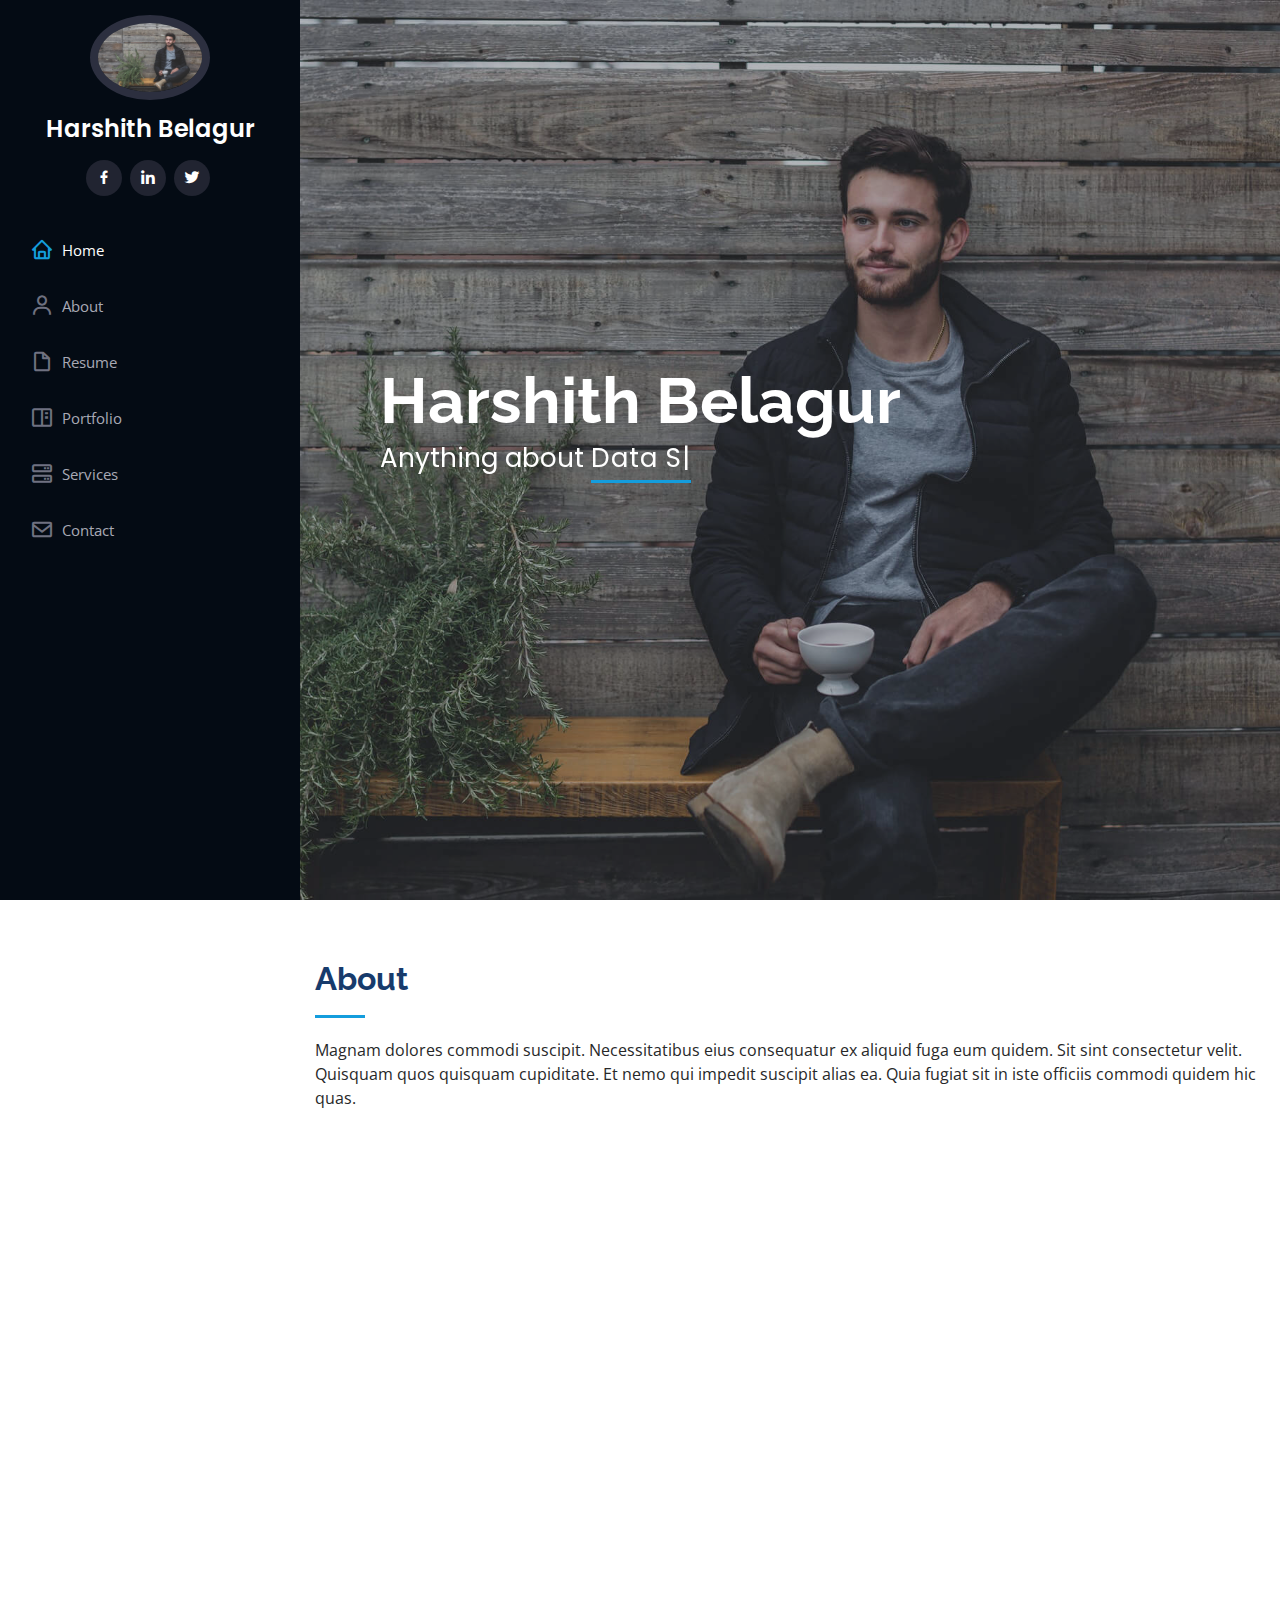
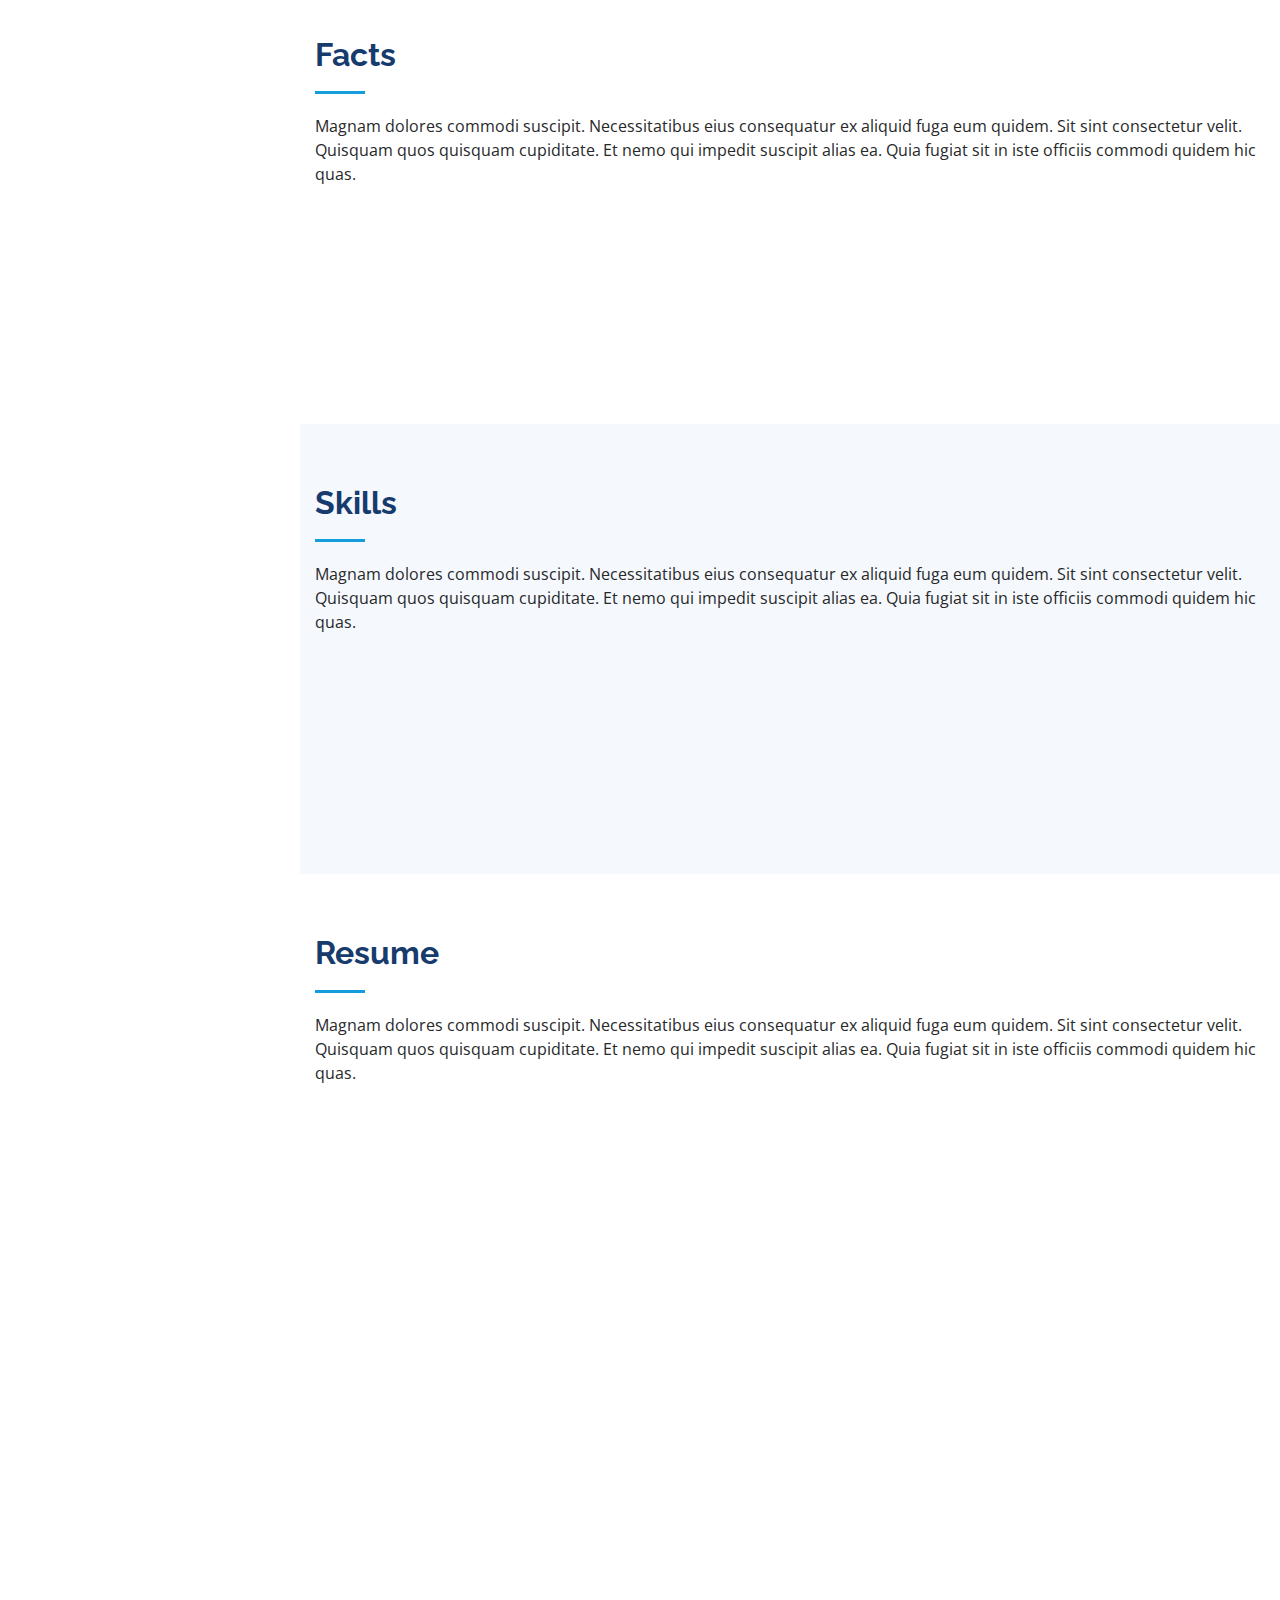
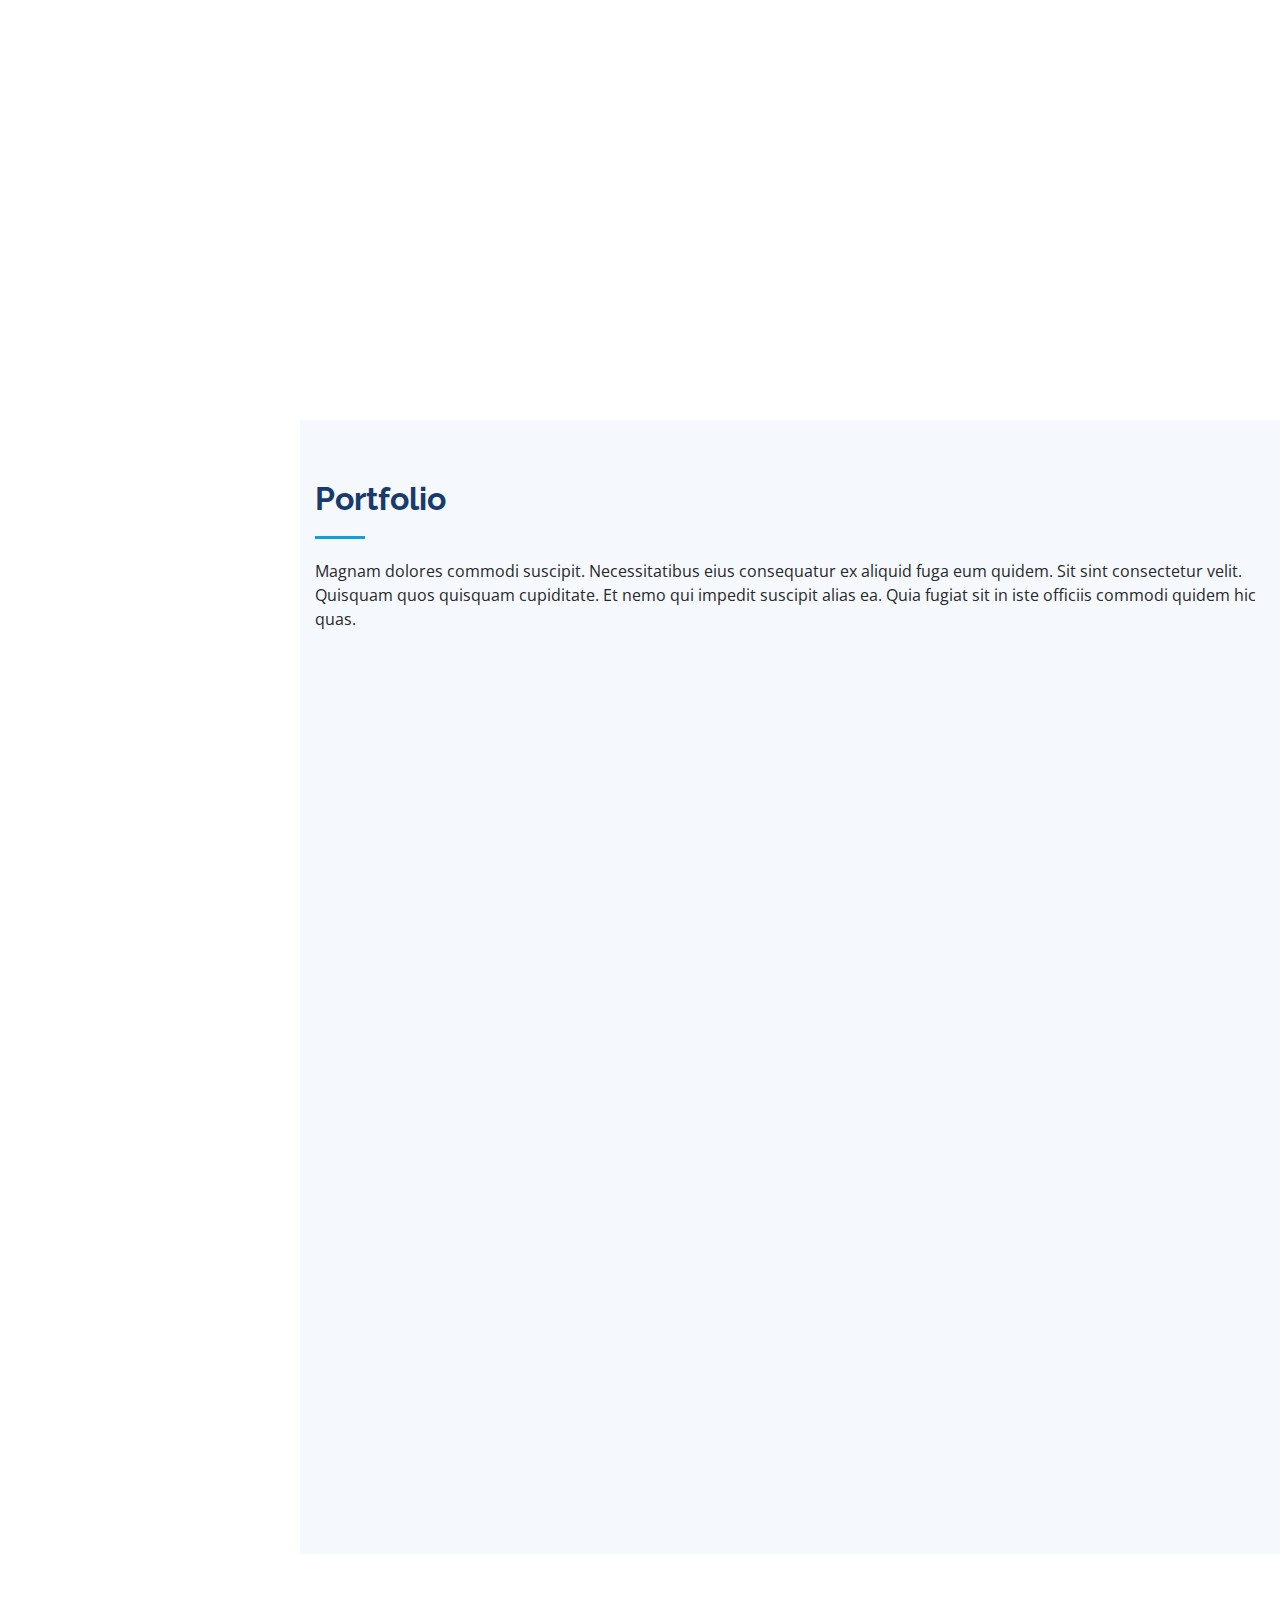
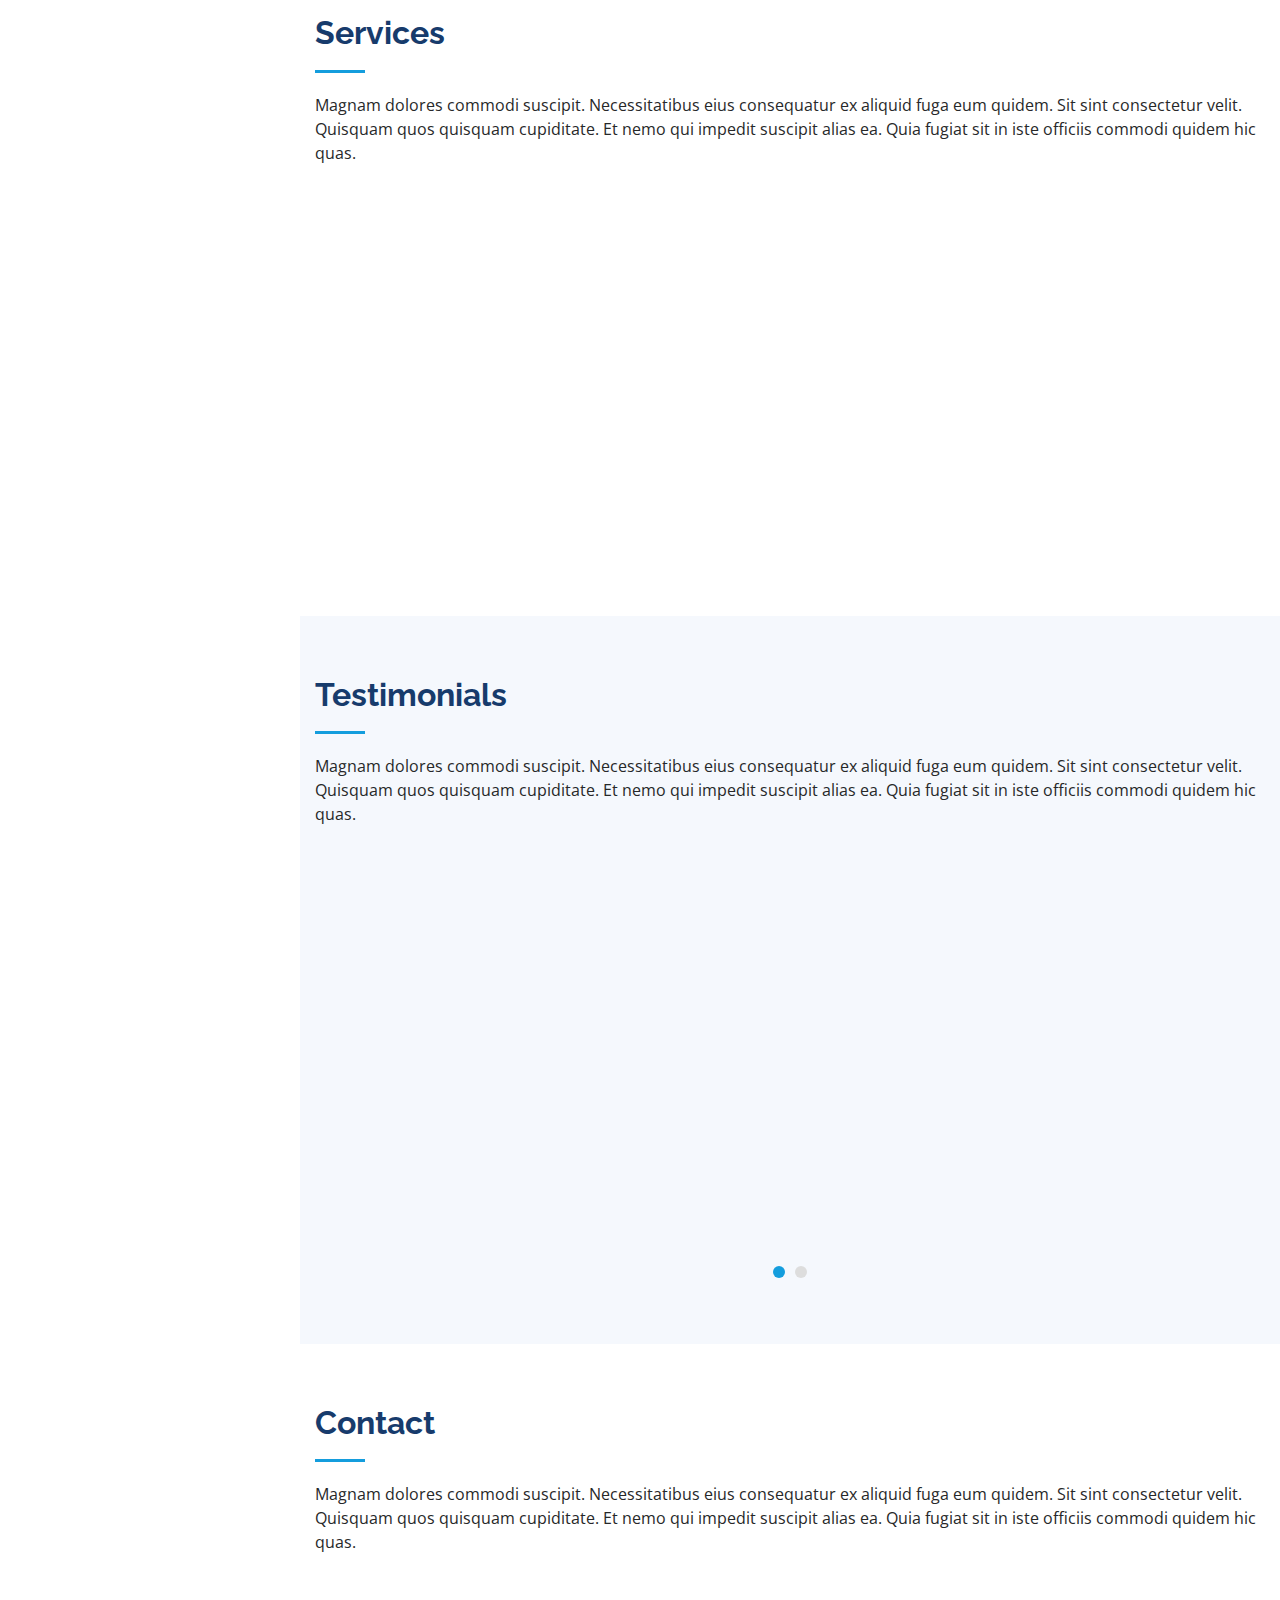
==== index.html @ 92a83957 "initial commit" ====
<!DOCTYPE html>
<html lang="en">

<head>
  <meta charset="utf-8">
  <meta content="width=device-width, initial-scale=1.0" name="viewport">

  <title>iPortfolio Bootstrap Template - Index</title>
  <meta content="" name="descriptison">
  <meta content="" name="keywords">

  <!-- Favicons -->
  <link href="assets/img/favicon.png" rel="icon">
  <link href="assets/img/apple-touch-icon.png" rel="apple-touch-icon">

  <!-- Google Fonts -->
  <link href="https://fonts.googleapis.com/css?family=Open+Sans:300,300i,400,400i,600,600i,700,700i|Raleway:300,300i,400,400i,500,500i,600,600i,700,700i|Poppins:300,300i,400,400i,500,500i,600,600i,700,700i" rel="stylesheet">

  <!-- Vendor CSS Files -->
  <link href="assets/vendor/bootstrap/css/bootstrap.min.css" rel="stylesheet">
  <link href="assets/vendor/icofont/icofont.min.css" rel="stylesheet">
  <link href="assets/vendor/boxicons/css/boxicons.min.css" rel="stylesheet">
  <link href="assets/vendor/venobox/venobox.css" rel="stylesheet">
  <link href="assets/vendor/owl.carousel/assets/owl.carousel.min.css" rel="stylesheet">
  <link href="assets/vendor/aos/aos.css" rel="stylesheet">

  <!-- Template Main CSS File -->
  <link href="assets/css/style.css" rel="stylesheet">

  <!-- =======================================================
  * Template Name: iPortfolio - v1.2.1
  * Template URL: https://bootstrapmade.com/iportfolio-bootstrap-portfolio-websites-template/
  * Author: BootstrapMade.com
  * License: https://bootstrapmade.com/license/
  ======================================================== -->
</head>

<body>

  <!-- ======= Mobile nav toggle button ======= -->
  <button type="button" class="mobile-nav-toggle d-xl-none"><i class="icofont-navigation-menu"></i></button>

  <!-- ======= Header ======= -->
  <header id="header">
    <div class="d-flex flex-column">

      <div class="profile">
        <img src="assets/img/hero-bg.jpg" alt="" class="img-fluid rounded-circle">
        <h1 class="text-light"><a href="index.html">Harshith Belagur</a></h1>
        <div class="social-links mt-3 text-center">
          <a href="https://www.facebook.com/harshith.belagur" class="facebook"><i class="bx bxl-facebook"></i></a>
          <a href="https://www.linkedin.com/harshith-belagur" class="linkedin"><i class="bx bxl-linkedin"></i></a>
          <a href="https://twitter.com/harshith1251999" class="twitter"><i class="bx bxl-twitter"></i></a>
        </div>
      </div>

      <nav class="nav-menu">
        <ul>
          <li class="active"><a href="index.html"><i class="bx bx-home"></i> <span>Home</span></a></li>
          <li><a href="#about"><i class="bx bx-user"></i> <span>About</span></a></li>
          <li><a href="#resume"><i class="bx bx-file-blank"></i> <span>Resume</span></a></li>
          <li><a href="#portfolio"><i class="bx bx-book-content"></i> Portfolio</a></li>
          <li><a href="#services"><i class="bx bx-server"></i> Services</a></li>
          <li><a href="#contact"><i class="bx bx-envelope"></i> Contact</a></li>

        </ul>
      </nav><!-- .nav-menu -->
      <button type="button" class="mobile-nav-toggle d-xl-none"><i class="icofont-navigation-menu"></i></button>

    </div>
  </header><!-- End Header -->

  <!-- ======= Hero Section ======= -->
  <section id="hero" class="d-flex flex-column justify-content-center align-items-center">
    <div class="hero-container" data-aos="fade-in">
      <h1>Harshith Belagur</h1>
      <p>Anything about <span class="typed" data-typed-items="Data Science, Machine Learning, Artificial Intelligence, iOS Development"></span></p>
    </div>
  </section><!-- End Hero -->

  <main id="main">

    <!-- ======= About Section ======= -->
    <section id="about" class="about">
      <div class="container">

        <div class="section-title">
          <h2>About</h2>
          <p>Magnam dolores commodi suscipit. Necessitatibus eius consequatur ex aliquid fuga eum quidem. Sit sint consectetur velit. Quisquam quos quisquam cupiditate. Et nemo qui impedit suscipit alias ea. Quia fugiat sit in iste officiis commodi quidem hic quas.</p>
        </div>

        <div class="row">
          <div class="col-lg-4" data-aos="fade-right">
            <img src="assets/img/hero-bg.jpg" class="img-fluid" alt="">
          </div>
          <div class="col-lg-8 pt-4 pt-lg-0 content" data-aos="fade-left">
            <h3>UI/UX Designer &amp; Web Developer.</h3>
            <p class="font-italic">
              Lorem ipsum dolor sit amet, consectetur adipiscing elit, sed do eiusmod tempor incididunt ut labore et dolore
              magna aliqua.
            </p>
            <div class="row">
              <div class="col-lg-6">
                <ul>
                  <li><i class="icofont-rounded-right"></i> <strong>Birthday:</strong> 1 May 1995</li>
                  <li><i class="icofont-rounded-right"></i> <strong>Website:</strong> www.example.com</li>
                  <li><i class="icofont-rounded-right"></i> <strong>Phone:</strong> +123 456 7890</li>
                  <li><i class="icofont-rounded-right"></i> <strong>City:</strong> City : New York, USA</li>
                </ul>
              </div>
              <div class="col-lg-6">
                <ul>
                  <li><i class="icofont-rounded-right"></i> <strong>Age:</strong> 30</li>
                  <li><i class="icofont-rounded-right"></i> <strong>Degree:</strong> Master</li>
                  <li><i class="icofont-rounded-right"></i> <strong>PhEmailone:</strong> email@example.com</li>
                  <li><i class="icofont-rounded-right"></i> <strong>Freelance:</strong> Available</li>
                </ul>
              </div>
            </div>
            <p>
              Officiis eligendi itaque labore et dolorum mollitia officiis optio vero. Quisquam sunt adipisci omnis et ut. Nulla accusantium dolor incidunt officia tempore. Et eius omnis.
              Cupiditate ut dicta maxime officiis quidem quia. Sed et consectetur qui quia repellendus itaque neque. Aliquid amet quidem ut quaerat cupiditate. Ab et eum qui repellendus omnis culpa magni laudantium dolores.
            </p>
          </div>
        </div>

      </div>
    </section><!-- End About Section -->

    <!-- ======= Facts Section ======= -->
    <section id="facts" class="facts">
      <div class="container">

        <div class="section-title">
          <h2>Facts</h2>
          <p>Magnam dolores commodi suscipit. Necessitatibus eius consequatur ex aliquid fuga eum quidem. Sit sint consectetur velit. Quisquam quos quisquam cupiditate. Et nemo qui impedit suscipit alias ea. Quia fugiat sit in iste officiis commodi quidem hic quas.</p>
        </div>

        <div class="row no-gutters">

          <div class="col-lg-3 col-md-6 d-md-flex align-items-md-stretch" data-aos="fade-up">
            <div class="count-box">
              <i class="icofont-simple-smile"></i>
              <span data-toggle="counter-up">232</span>
              <p><strong>Happy Clients</strong> consequuntur quae</p>
            </div>
          </div>

          <div class="col-lg-3 col-md-6 d-md-flex align-items-md-stretch" data-aos="fade-up" data-aos-delay="100">
            <div class="count-box">
              <i class="icofont-document-folder"></i>
              <span data-toggle="counter-up">521</span>
              <p><strong>Projects</strong> adipisci atque cum quia aut</p>
            </div>
          </div>

          <div class="col-lg-3 col-md-6 d-md-flex align-items-md-stretch" data-aos="fade-up" data-aos-delay="200">
            <div class="count-box">
              <i class="icofont-live-support"></i>
              <span data-toggle="counter-up">1,463</span>
              <p><strong>Hours Of Support</strong> aut commodi quaerat</p>
            </div>
          </div>

          <div class="col-lg-3 col-md-6 d-md-flex align-items-md-stretch" data-aos="fade-up" data-aos-delay="300">
            <div class="count-box">
              <i class="icofont-users-alt-5"></i>
              <span data-toggle="counter-up">15</span>
              <p><strong>Hard Workers</strong> rerum asperiores dolor</p>
            </div>
          </div>

        </div>

      </div>
    </section><!-- End Facts Section -->

    <!-- ======= Skills Section ======= -->
    <section id="skills" class="skills section-bg">
      <div class="container">

        <div class="section-title">
          <h2>Skills</h2>
          <p>Magnam dolores commodi suscipit. Necessitatibus eius consequatur ex aliquid fuga eum quidem. Sit sint consectetur velit. Quisquam quos quisquam cupiditate. Et nemo qui impedit suscipit alias ea. Quia fugiat sit in iste officiis commodi quidem hic quas.</p>
        </div>

        <div class="row skills-content">

          <div class="col-lg-6" data-aos="fade-up">

            <div class="progress">
              <span class="skill">HTML <i class="val">100%</i></span>
              <div class="progress-bar-wrap">
                <div class="progress-bar" role="progressbar" aria-valuenow="100" aria-valuemin="0" aria-valuemax="100"></div>
              </div>
            </div>

            <div class="progress">
              <span class="skill">CSS <i class="val">90%</i></span>
              <div class="progress-bar-wrap">
                <div class="progress-bar" role="progressbar" aria-valuenow="90" aria-valuemin="0" aria-valuemax="100"></div>
              </div>
            </div>

            <div class="progress">
              <span class="skill">JavaScript <i class="val">75%</i></span>
              <div class="progress-bar-wrap">
                <div class="progress-bar" role="progressbar" aria-valuenow="75" aria-valuemin="0" aria-valuemax="100"></div>
              </div>
            </div>

          </div>

          <div class="col-lg-6" data-aos="fade-up" data-aos-delay="100">

            <div class="progress">
              <span class="skill">PHP <i class="val">80%</i></span>
              <div class="progress-bar-wrap">
                <div class="progress-bar" role="progressbar" aria-valuenow="80" aria-valuemin="0" aria-valuemax="100"></div>
              </div>
            </div>

            <div class="progress">
              <span class="skill">WordPress/CMS <i class="val">90%</i></span>
              <div class="progress-bar-wrap">
                <div class="progress-bar" role="progressbar" aria-valuenow="90" aria-valuemin="0" aria-valuemax="100"></div>
              </div>
            </div>

            <div class="progress">
              <span class="skill">Photoshop <i class="val">55%</i></span>
              <div class="progress-bar-wrap">
                <div class="progress-bar" role="progressbar" aria-valuenow="55" aria-valuemin="0" aria-valuemax="100"></div>
              </div>
            </div>

          </div>

        </div>

      </div>
    </section><!-- End Skills Section -->

    <!-- ======= Resume Section ======= -->
    <section id="resume" class="resume">
      <div class="container">

        <div class="section-title">
          <h2>Resume</h2>
          <p>Magnam dolores commodi suscipit. Necessitatibus eius consequatur ex aliquid fuga eum quidem. Sit sint consectetur velit. Quisquam quos quisquam cupiditate. Et nemo qui impedit suscipit alias ea. Quia fugiat sit in iste officiis commodi quidem hic quas.</p>
        </div>

        <div class="row">
          <div class="col-lg-6" data-aos="fade-up">
            <h3 class="resume-title">Sumary</h3>
            <div class="resume-item pb-0">
              <h4>Harshith Belagur</h4>
              <p><em>Innovative and deadline-driven Graphic Designer with 3+ years of experience designing and developing user-centered digital/print marketing material from initial concept to final, polished deliverable.</em></p>
              <ul>
                <li>Portland par 127,Orlando, FL</li>
                <li>(123) 456-7891</li>
                <li>alice.barkley@example.com</li>
              </ul>
            </div>

            <h3 class="resume-title">Education</h3>
            <div class="resume-item">
              <h4>Master of Fine Arts &amp; Graphic Design</h4>
              <h5>2015 - 2016</h5>
              <p><em>Rochester Institute of Technology, Rochester, NY</em></p>
              <p>Qui deserunt veniam. Et sed aliquam labore tempore sed quisquam iusto autem sit. Ea vero voluptatum qui ut dignissimos deleniti nerada porti sand markend</p>
            </div>
            <div class="resume-item">
              <h4>Bachelor of Fine Arts &amp; Graphic Design</h4>
              <h5>2010 - 2014</h5>
              <p><em>Rochester Institute of Technology, Rochester, NY</em></p>
              <p>Quia nobis sequi est occaecati aut. Repudiandae et iusto quae reiciendis et quis Eius vel ratione eius unde vitae rerum voluptates asperiores voluptatem Earum molestiae consequatur neque etlon sader mart dila</p>
            </div>
          </div>
          <div class="col-lg-6" data-aos="fade-up" data-aos-delay="100">
            <h3 class="resume-title">Professional Experience</h3>
            <div class="resume-item">
              <h4>Senior graphic design specialist</h4>
              <h5>2019 - Present</h5>
              <p><em>Experion, New York, NY </em></p>
              <ul>
                <li>Lead in the design, development, and implementation of the graphic, layout, and production communication materials</li>
                <li>Delegate tasks to the 7 members of the design team and provide counsel on all aspects of the project. </li>
                <li>Supervise the assessment of all graphic materials in order to ensure quality and accuracy of the design</li>
                <li>Oversee the efficient use of production project budgets ranging from $2,000 - $25,000</li>
              </ul>
            </div>
            <div class="resume-item">
              <h4>Graphic design specialist</h4>
              <h5>2017 - 2018</h5>
              <p><em>Stepping Stone Advertising, New York, NY</em></p>
              <ul>
                <li>Developed numerous marketing programs (logos, brochures,infographics, presentations, and advertisements).</li>
                <li>Managed up to 5 projects or tasks at a given time while under pressure</li>
                <li>Recommended and consulted with clients on the most appropriate graphic design</li>
                <li>Created 4+ design presentations and proposals a month for clients and account managers</li>
              </ul>
            </div>
          </div>
        </div>

      </div>
    </section><!-- End Resume Section -->

    <!-- ======= Portfolio Section ======= -->
    <section id="portfolio" class="portfolio section-bg">
      <div class="container">

        <div class="section-title">
          <h2>Portfolio</h2>
          <p>Magnam dolores commodi suscipit. Necessitatibus eius consequatur ex aliquid fuga eum quidem. Sit sint consectetur velit. Quisquam quos quisquam cupiditate. Et nemo qui impedit suscipit alias ea. Quia fugiat sit in iste officiis commodi quidem hic quas.</p>
        </div>

        <div class="row" data-aos="fade-up">
          <div class="col-lg-12 d-flex justify-content-center">
            <ul id="portfolio-flters">
              <li data-filter="*" class="filter-active">All</li>
              <li data-filter=".filter-app">App</li>
              <li data-filter=".filter-card">Card</li>
              <li data-filter=".filter-web">Web</li>
            </ul>
          </div>
        </div>

        <div class="row portfolio-container" data-aos="fade-up" data-aos-delay="100">

          <div class="col-lg-4 col-md-6 portfolio-item filter-app">
            <div class="portfolio-wrap">
              <img src="assets/img/portfolio/portfolio-1.jpg" class="img-fluid" alt="">
              <div class="portfolio-links">
                <a href="assets/img/portfolio/portfolio-1.jpg" data-gall="portfolioGallery" class="venobox" title="App 1"><i class="bx bx-plus"></i></a>
                <a href="portfolio-details.html" title="More Details"><i class="bx bx-link"></i></a>
              </div>
            </div>
          </div>

          <div class="col-lg-4 col-md-6 portfolio-item filter-web">
            <div class="portfolio-wrap">
              <img src="assets/img/portfolio/portfolio-2.jpg" class="img-fluid" alt="">
              <div class="portfolio-links">
                <a href="assets/img/portfolio/portfolio-2.jpg" data-gall="portfolioGallery" class="venobox" title="Web 3"><i class="bx bx-plus"></i></a>
                <a href="portfolio-details.html" title="More Details"><i class="bx bx-link"></i></a>
              </div>
            </div>
          </div>

          <div class="col-lg-4 col-md-6 portfolio-item filter-app">
            <div class="portfolio-wrap">
              <img src="assets/img/portfolio/portfolio-3.jpg" class="img-fluid" alt="">
              <div class="portfolio-links">
                <a href="assets/img/portfolio/portfolio-3.jpg" data-gall="portfolioGallery" class="venobox" title="App 2"><i class="bx bx-plus"></i></a>
                <a href="portfolio-details.html" title="More Details"><i class="bx bx-link"></i></a>
              </div>
            </div>
          </div>

          <div class="col-lg-4 col-md-6 portfolio-item filter-card">
            <div class="portfolio-wrap">
              <img src="assets/img/portfolio/portfolio-4.jpg" class="img-fluid" alt="">
              <div class="portfolio-links">
                <a href="assets/img/portfolio/portfolio-4.jpg" data-gall="portfolioGallery" class="venobox" title="Card 2"><i class="bx bx-plus"></i></a>
                <a href="portfolio-details.html" title="More Details"><i class="bx bx-link"></i></a>
              </div>
            </div>
          </div>

          <div class="col-lg-4 col-md-6 portfolio-item filter-web">
            <div class="portfolio-wrap">
              <img src="assets/img/portfolio/portfolio-5.jpg" class="img-fluid" alt="">
              <div class="portfolio-links">
                <a href="assets/img/portfolio/portfolio-5.jpg" data-gall="portfolioGallery" class="venobox" title="Web 2"><i class="bx bx-plus"></i></a>
                <a href="portfolio-details.html" title="More Details"><i class="bx bx-link"></i></a>
              </div>
            </div>
          </div>

          <div class="col-lg-4 col-md-6 portfolio-item filter-app">
            <div class="portfolio-wrap">
              <img src="assets/img/portfolio/portfolio-6.jpg" class="img-fluid" alt="">
              <div class="portfolio-links">
                <a href="assets/img/portfolio/portfolio-6.jpg" data-gall="portfolioGallery" class="venobox" title="App 3"><i class="bx bx-plus"></i></a>
                <a href="portfolio-details.html" title="More Details"><i class="bx bx-link"></i></a>
              </div>
            </div>
          </div>

          <div class="col-lg-4 col-md-6 portfolio-item filter-card">
            <div class="portfolio-wrap">
              <img src="assets/img/portfolio/portfolio-7.jpg" class="img-fluid" alt="">
              <div class="portfolio-links">
                <a href="assets/img/portfolio/portfolio-7.jpg" data-gall="portfolioGallery" class="venobox" title="Card 1"><i class="bx bx-plus"></i></a>
                <a href="portfolio-details.html" title="More Details"><i class="bx bx-link"></i></a>
              </div>
            </div>
          </div>

          <div class="col-lg-4 col-md-6 portfolio-item filter-card">
            <div class="portfolio-wrap">
              <img src="assets/img/portfolio/portfolio-8.jpg" class="img-fluid" alt="">
              <div class="portfolio-links">
                <a href="assets/img/portfolio/portfolio-8.jpg" data-gall="portfolioGallery" class="venobox" title="Card 3"><i class="bx bx-plus"></i></a>
                <a href="portfolio-details.html" title="More Details"><i class="bx bx-link"></i></a>
              </div>
            </div>
          </div>

          <div class="col-lg-4 col-md-6 portfolio-item filter-web">
            <div class="portfolio-wrap">
              <img src="assets/img/portfolio/portfolio-9.jpg" class="img-fluid" alt="">
              <div class="portfolio-links">
                <a href="assets/img/portfolio/portfolio-9.jpg" data-gall="portfolioGallery" class="venobox" title="Web 3"><i class="bx bx-plus"></i></a>
                <a href="portfolio-details.html" title="More Details"><i class="bx bx-link"></i></a>
              </div>
            </div>
          </div>

        </div>

      </div>
    </section><!-- End Portfolio Section -->

    <!-- ======= Services Section ======= -->
    <section id="services" class="services">
      <div class="container">

        <div class="section-title">
          <h2>Services</h2>
          <p>Magnam dolores commodi suscipit. Necessitatibus eius consequatur ex aliquid fuga eum quidem. Sit sint consectetur velit. Quisquam quos quisquam cupiditate. Et nemo qui impedit suscipit alias ea. Quia fugiat sit in iste officiis commodi quidem hic quas.</p>
        </div>

        <div class="row">
          <div class="col-lg-4 col-md-6 icon-box" data-aos="fade-up">
            <div class="icon"><i class="icofont-computer"></i></div>
            <h4 class="title"><a href="">Lorem Ipsum</a></h4>
            <p class="description">Voluptatum deleniti atque corrupti quos dolores et quas molestias excepturi sint occaecati cupiditate non provident</p>
          </div>
          <div class="col-lg-4 col-md-6 icon-box" data-aos="fade-up" data-aos-delay="100">
            <div class="icon"><i class="icofont-chart-bar-graph"></i></div>
            <h4 class="title"><a href="">Dolor Sitema</a></h4>
            <p class="description">Minim veniam, quis nostrud exercitation ullamco laboris nisi ut aliquip ex ea commodo consequat tarad limino ata</p>
          </div>
          <div class="col-lg-4 col-md-6 icon-box" data-aos="fade-up" data-aos-delay="200">
            <div class="icon"><i class="icofont-earth"></i></div>
            <h4 class="title"><a href="">Sed ut perspiciatis</a></h4>
            <p class="description">Duis aute irure dolor in reprehenderit in voluptate velit esse cillum dolore eu fugiat nulla pariatur</p>
          </div>
          <div class="col-lg-4 col-md-6 icon-box" data-aos="fade-up" data-aos-delay="300">
            <div class="icon"><i class="icofont-image"></i></div>
            <h4 class="title"><a href="">Magni Dolores</a></h4>
            <p class="description">Excepteur sint occaecat cupidatat non proident, sunt in culpa qui officia deserunt mollit anim id est laborum</p>
          </div>
          <div class="col-lg-4 col-md-6 icon-box" data-aos="fade-up" data-aos-delay="400">
            <div class="icon"><i class="icofont-settings"></i></div>
            <h4 class="title"><a href="">Nemo Enim</a></h4>
            <p class="description">At vero eos et accusamus et iusto odio dignissimos ducimus qui blanditiis praesentium voluptatum deleniti atque</p>
          </div>
          <div class="col-lg-4 col-md-6 icon-box" data-aos="fade-up" data-aos-delay="500">
            <div class="icon"><i class="icofont-tasks-alt"></i></div>
            <h4 class="title"><a href="">Eiusmod Tempor</a></h4>
            <p class="description">Et harum quidem rerum facilis est et expedita distinctio. Nam libero tempore, cum soluta nobis est eligendi</p>
          </div>
        </div>

      </div>
    </section><!-- End Services Section -->

    <!-- ======= Testimonials Section ======= -->
    <section id="testimonials" class="testimonials section-bg">
      <div class="container">

        <div class="section-title">
          <h2>Testimonials</h2>
          <p>Magnam dolores commodi suscipit. Necessitatibus eius consequatur ex aliquid fuga eum quidem. Sit sint consectetur velit. Quisquam quos quisquam cupiditate. Et nemo qui impedit suscipit alias ea. Quia fugiat sit in iste officiis commodi quidem hic quas.</p>
        </div>

        <div class="owl-carousel testimonials-carousel">

          <div class="testimonial-item" data-aos="fade-up">
            <p>
              <i class="bx bxs-quote-alt-left quote-icon-left"></i>
              Proin iaculis purus consequat sem cure digni ssim donec porttitora entum suscipit rhoncus. Accusantium quam, ultricies eget id, aliquam eget nibh et. Maecen aliquam, risus at semper.
              <i class="bx bxs-quote-alt-right quote-icon-right"></i>
            </p>
            <img src="assets/img/testimonials/testimonials-1.jpg" class="testimonial-img" alt="">
            <h3>Saul Goodman</h3>
            <h4>Ceo &amp; Founder</h4>
          </div>

          <div class="testimonial-item" data-aos="fade-up" data-aos-delay="100">
            <p>
              <i class="bx bxs-quote-alt-left quote-icon-left"></i>
              Export tempor illum tamen malis malis eram quae irure esse labore quem cillum quid cillum eram malis quorum velit fore eram velit sunt aliqua noster fugiat irure amet legam anim culpa.
              <i class="bx bxs-quote-alt-right quote-icon-right"></i>
            </p>
            <img src="assets/img/testimonials/testimonials-2.jpg" class="testimonial-img" alt="">
            <h3>Sara Wilsson</h3>
            <h4>Designer</h4>
          </div>

          <div class="testimonial-item" data-aos="fade-up" data-aos-delay="200">
            <p>
              <i class="bx bxs-quote-alt-left quote-icon-left"></i>
              Enim nisi quem export duis labore cillum quae magna enim sint quorum nulla quem veniam duis minim tempor labore quem eram duis noster aute amet eram fore quis sint minim.
              <i class="bx bxs-quote-alt-right quote-icon-right"></i>
            </p>
            <img src="assets/img/testimonials/testimonials-3.jpg" class="testimonial-img" alt="">
            <h3>Jena Karlis</h3>
            <h4>Store Owner</h4>
          </div>

          <div class="testimonial-item" data-aos="fade-up" data-aos-delay="300">
            <p>
              <i class="bx bxs-quote-alt-left quote-icon-left"></i>
              Fugiat enim eram quae cillum dolore dolor amet nulla culpa multos export minim fugiat minim velit minim dolor enim duis veniam ipsum anim magna sunt elit fore quem dolore labore illum veniam.
              <i class="bx bxs-quote-alt-right quote-icon-right"></i>
            </p>
            <img src="assets/img/testimonials/testimonials-4.jpg" class="testimonial-img" alt="">
            <h3>Matt Brandon</h3>
            <h4>Freelancer</h4>
          </div>

          <div class="testimonial-item" data-aos="fade-up" data-aos-delay="400">
            <p>
              <i class="bx bxs-quote-alt-left quote-icon-left"></i>
              Quis quorum aliqua sint quem legam fore sunt eram irure aliqua veniam tempor noster veniam enim culpa labore duis sunt culpa nulla illum cillum fugiat legam esse veniam culpa fore nisi cillum quid.
              <i class="bx bxs-quote-alt-right quote-icon-right"></i>
            </p>
            <img src="assets/img/testimonials/testimonials-5.jpg" class="testimonial-img" alt="">
            <h3>John Larson</h3>
            <h4>Entrepreneur</h4>
          </div>

        </div>

      </div>
    </section><!-- End Testimonials Section -->

    <!-- ======= Contact Section ======= -->
    <section id="contact" class="contact">
      <div class="container">

        <div class="section-title">
          <h2>Contact</h2>
          <p>Magnam dolores commodi suscipit. Necessitatibus eius consequatur ex aliquid fuga eum quidem. Sit sint consectetur velit. Quisquam quos quisquam cupiditate. Et nemo qui impedit suscipit alias ea. Quia fugiat sit in iste officiis commodi quidem hic quas.</p>
        </div>

        <div class="row" data-aos="fade-in">

          <div class="col-lg-5 d-flex align-items-stretch">
            <div class="info">
              <div class="address">
                <i class="icofont-google-map"></i>
                <h4>Location:</h4>
                <p>A108 Adam Street, New York, NY 535022</p>
              </div>

              <div class="email">
                <i class="icofont-envelope"></i>
                <h4>Email:</h4>
                <p>info@example.com</p>
              </div>

              <div class="phone">
                <i class="icofont-phone"></i>
                <h4>Call:</h4>
                <p>+1 5589 55488 55s</p>
              </div>

              <iframe src="https://www.google.com/maps/embed?pb=!1m14!1m8!1m3!1d12097.433213460943!2d-74.0062269!3d40.7101282!3m2!1i1024!2i768!4f13.1!3m3!1m2!1s0x0%3A0xb89d1fe6bc499443!2sDowntown+Conference+Center!5e0!3m2!1smk!2sbg!4v1539943755621" frameborder="0" style="border:0; width: 100%; height: 290px;" allowfullscreen></iframe>
            </div>

          </div>

          <div class="col-lg-7 mt-5 mt-lg-0 d-flex align-items-stretch">
            <form action="forms/contact.php" method="post" role="form" class="php-email-form">
              <div class="form-row">
                <div class="form-group col-md-6">
                  <label for="name">Your Name</label>
                  <input type="text" name="name" class="form-control" id="name" data-rule="minlen:4" data-msg="Please enter at least 4 chars" />
                  <div class="validate"></div>
                </div>
                <div class="form-group col-md-6">
                  <label for="name">Your Email</label>
                  <input type="email" class="form-control" name="email" id="email" data-rule="email" data-msg="Please enter a valid email" />
                  <div class="validate"></div>
                </div>
              </div>
              <div class="form-group">
                <label for="name">Subject</label>
                <input type="text" class="form-control" name="subject" id="subject" data-rule="minlen:4" data-msg="Please enter at least 8 chars of subject" />
                <div class="validate"></div>
              </div>
              <div class="form-group">
                <label for="name">Message</label>
                <textarea class="form-control" name="message" rows="10" data-rule="required" data-msg="Please write something for us"></textarea>
                <div class="validate"></div>
              </div>
              <div class="mb-3">
                <div class="loading">Loading</div>
                <div class="error-message"></div>
                <div class="sent-message">Your message has been sent. Thank you!</div>
              </div>
              <div class="text-center"><button type="submit">Send Message</button></div>
            </form>
          </div>

        </div>

      </div>
    </section><!-- End Contact Section -->

  </main><!-- End #main -->

  <a href="#" class="back-to-top"><i class="icofont-simple-up"></i></a>

  <!-- Vendor JS Files -->
  <script src="assets/vendor/jquery/jquery.min.js"></script>
  <script src="assets/vendor/bootstrap/js/bootstrap.bundle.min.js"></script>
  <script src="assets/vendor/jquery.easing/jquery.easing.min.js"></script>
  <script src="assets/vendor/php-email-form/validate.js"></script>
  <script src="assets/vendor/waypoints/jquery.waypoints.min.js"></script>
  <script src="assets/vendor/counterup/counterup.min.js"></script>
  <script src="assets/vendor/isotope-layout/isotope.pkgd.min.js"></script>
  <script src="assets/vendor/venobox/venobox.min.js"></script>
  <script src="assets/vendor/owl.carousel/owl.carousel.min.js"></script>
  <script src="assets/vendor/typed.js/typed.min.js"></script>
  <script src="assets/vendor/aos/aos.js"></script>

  <!-- Template Main JS File -->
  <script src="assets/js/main.js"></script>

</body>

</html>
---- assets/vendor/venobox/venobox.css ----
/* ------ venobox.css --------*/
.vbox-overlay *, .vbox-overlay *:before, .vbox-overlay *:after{
    -webkit-backface-visibility: hidden;
    -webkit-box-sizing:border-box;
    -moz-box-sizing:border-box;
    box-sizing:border-box;
}
.vbox-overlay * { 
    -webkit-backface-visibility: visible;
    backface-visibility: visible;
}
.vbox-overlay{
    display: -webkit-flex;
    display: flex;
    -webkit-flex-direction: column;
    flex-direction: column;
    -webkit-justify-content: center;
    justify-content: center;
    -webkit-align-items: center;
    align-items: center;
    position: fixed;
    left: 0;
    top: 0;
    bottom: 0;
    right: 0;
    z-index: 1040;
    -webkit-transform:translateZ(1000px);
    transform: translateZ(1000px);
    transform-style: preserve-3d;
}

/* ----- navigation ----- */
.vbox-title{
    width: 100%;
    height: 40px;
    float: left;
    text-align: center;
    line-height: 28px;
    font-size: 12px;
    padding: 6px 40px;
    overflow: hidden;
    position: fixed;
    display: none;
    left: 0;
    z-index: 1050;
}
.vbox-close{
    cursor: pointer;
    position: fixed;
    top: -1px;
    right: 0;
    width: 50px;
    height: 40px;
    padding: 6px;
    display: block;
    background-position:10px center;
    overflow: hidden;
    font-size: 24px;
    line-height: 1;
    text-align: center;
    z-index: 1050;
}
.vbox-num{
    cursor: pointer;
    position: fixed;
    left: 0;
    height: 40px;
    display: block;
    overflow: hidden;
    line-height: 28px;
    font-size: 12px;
    padding: 6px 10px;
    display: none;
    z-index: 1050;
}
/* ----- navigation ARROWS ----- */
.vbox-next, .vbox-prev{
    position: fixed;
    top: 50%;
    margin-top: -15px;
    overflow: hidden;
    cursor: pointer;
    display: block;
    width: 45px;
    height: 45px;
    z-index: 1050;
}
.vbox-next span, .vbox-prev span{
    position: relative;
    width: 20px;
    height: 20px;
    border: 2px solid transparent;
    border-top-color: #B6B6B6;
    border-right-color: #B6B6B6;
    text-indent: -100px;
    position: absolute;
    top: 8px;
    display: block;
}
.vbox-prev{
    left: 15px;
}
.vbox-next{
    right: 15px;
}
.vbox-prev span{
    left: 10px;
    -ms-transform: rotate(-135deg);
    -webkit-transform: rotate(-135deg);
    transform: rotate(-135deg);
}
.vbox-next span{
    -ms-transform: rotate(45deg);
    -webkit-transform: rotate(45deg);
    transform: rotate(45deg);
    right: 10px;
}
/* ------- inline window ------ */
.vbox-inline{
    width: 420px;
    height: 315px;
    height: 70vh;
    padding: 10px;
    background: #fff;
    margin: 0 auto;
    overflow: auto;
    text-align: left;
}
/* ------- Video & iFrames window ------ */
.venoframe{
    max-width: 100%;
    width: 100%;
    border: none;
    width: 100%;
    height: 260px;
    height: 70vh;
}
.venoframe.vbvid{
    height: 260px;
}
@media (min-width: 768px) {
    .venoframe, .vbox-inline{
        width: 90%;
        height: 360px;
        height: 70vh;
    }
    .venoframe.vbvid{
        width: 640px;
        height: 360px;
    }
}
@media (min-width: 992px) {
    .venoframe, .vbox-inline{
        max-width: 1200px;
        width: 80%;
        height: 540px;
        height: 70vh;
    }
    .venoframe.vbvid{
        width: 960px;
        height: 540px;
    }
}
/* 
Please do NOT edit this part! 
or at least read this note: http://i.imgur.com/7C0ws9e.gif
*/
.vbox-open{
    overflow: hidden;
}
.vbox-container{
    position: absolute;
    left: 0;
    right: 0;
    top: 0;
    bottom: 0;
    overflow-x: hidden;
    overflow-y: scroll;
    overflow-scrolling: touch;
    -webkit-overflow-scrolling: touch;
    z-index: 20;
    max-height: 100%;

}

.vbox-content{
    text-align: center;
    float: left;
    width: 100%;
    position: relative;
    overflow: hidden;
    padding: 20px 4%;
}
.vbox-container img{
    max-width: 100%;
    height: auto;
}
.vbox-figlio{
    box-shadow: 0 0 12px rgba(0,0,0,0.19), 0 6px 6px rgba(0,0,0,0.23);
    max-width: 100%;
    text-align: initial;
}
img.vbox-figlio{
    -webkit-user-select: none;
-khtml-user-select: none;
-moz-user-select: none;
-o-user-select: none;
user-select: none;
}
.vbox-content.swipe-left{
    margin-left: -200px !important;
}
.vbox-content.swipe-right{
    margin-left: 200px !important;
}
.vbox-animated{
    webkit-transition: margin 300ms ease-out;
    transition: margin 300ms ease-out;
}

/* ---------- preloader ----------
 * SPINKIT 
 * http://tobiasahlin.com/spinkit/
-------------------------------- */
.sk-double-bounce,.sk-rotating-plane{width:40px;height:40px;margin:40px auto}.sk-rotating-plane{background-color:#333;-webkit-animation:sk-rotatePlane 1.2s infinite ease-in-out;animation:sk-rotatePlane 1.2s infinite ease-in-out}@-webkit-keyframes sk-rotatePlane{0%{-webkit-transform:perspective(120px) rotateX(0) rotateY(0);transform:perspective(120px) rotateX(0) rotateY(0)}50%{-webkit-transform:perspective(120px) rotateX(-180.1deg) rotateY(0);transform:perspective(120px) rotateX(-180.1deg) rotateY(0)}100%{-webkit-transform:perspective(120px) rotateX(-180deg) rotateY(-179.9deg);transform:perspective(120px) rotateX(-180deg) rotateY(-179.9deg)}}@keyframes sk-rotatePlane{0%{-webkit-transform:perspective(120px) rotateX(0) rotateY(0);transform:perspective(120px) rotateX(0) rotateY(0)}50%{-webkit-transform:perspective(120px) rotateX(-180.1deg) rotateY(0);transform:perspective(120px) rotateX(-180.1deg) rotateY(0)}100%{-webkit-transform:perspective(120px) rotateX(-180deg) rotateY(-179.9deg);transform:perspective(120px) rotateX(-180deg) rotateY(-179.9deg)}}.sk-double-bounce{position:relative}.sk-double-bounce .sk-child{width:100%;height:100%;border-radius:50%;background-color:#333;opacity:.6;position:absolute;top:0;left:0;-webkit-animation:sk-doubleBounce 2s infinite ease-in-out;animation:sk-doubleBounce 2s infinite ease-in-out}.sk-chasing-dots .sk-child,.sk-spinner-pulse,.sk-three-bounce .sk-child{background-color:#333;border-radius:100%}.sk-double-bounce .sk-double-bounce2{-webkit-animation-delay:-1s;animation-delay:-1s}@-webkit-keyframes sk-doubleBounce{0%,100%{-webkit-transform:scale(0);transform:scale(0)}50%{-webkit-transform:scale(1);transform:scale(1)}}@keyframes sk-doubleBounce{0%,100%{-webkit-transform:scale(0);transform:scale(0)}50%{-webkit-transform:scale(1);transform:scale(1)}}.sk-wave{margin:40px auto;width:50px;height:40px;text-align:center;font-size:10px}.sk-wave .sk-rect{background-color:#333;height:100%;width:6px;display:inline-block;-webkit-animation:sk-waveStretchDelay 1.2s infinite ease-in-out;animation:sk-waveStretchDelay 1.2s infinite ease-in-out}.sk-wave .sk-rect1{-webkit-animation-delay:-1.2s;animation-delay:-1.2s}.sk-wave .sk-rect2{-webkit-animation-delay:-1.1s;animation-delay:-1.1s}.sk-wave .sk-rect3{-webkit-animation-delay:-1s;animation-delay:-1s}.sk-wave .sk-rect4{-webkit-animation-delay:-.9s;animation-delay:-.9s}.sk-wave .sk-rect5{-webkit-animation-delay:-.8s;animation-delay:-.8s}@-webkit-keyframes sk-waveStretchDelay{0%,100%,40%{-webkit-transform:scaleY(.4);transform:scaleY(.4)}20%{-webkit-transform:scaleY(1);transform:scaleY(1)}}@keyframes sk-waveStretchDelay{0%,100%,40%{-webkit-transform:scaleY(.4);transform:scaleY(.4)}20%{-webkit-transform:scaleY(1);transform:scaleY(1)}}.sk-wandering-cubes{margin:40px auto;width:40px;height:40px;position:relative}.sk-wandering-cubes .sk-cube{background-color:#333;width:10px;height:10px;position:absolute;top:0;left:0;-webkit-animation:sk-wanderingCube 1.8s ease-in-out -1.8s infinite both;animation:sk-wanderingCube 1.8s ease-in-out -1.8s infinite both}.sk-chasing-dots,.sk-spinner-pulse{width:40px;height:40px;margin:40px auto}.sk-wandering-cubes .sk-cube2{-webkit-animation-delay:-.9s;animation-delay:-.9s}@-webkit-keyframes sk-wanderingCube{0%{-webkit-transform:rotate(0);transform:rotate(0)}25%{-webkit-transform:translateX(30px) rotate(-90deg) scale(.5);transform:translateX(30px) rotate(-90deg) scale(.5)}50%{-webkit-transform:translateX(30px) translateY(30px) rotate(-179deg);transform:translateX(30px) translateY(30px) rotate(-179deg)}50.1%{-webkit-transform:translateX(30px) translateY(30px) rotate(-180deg);transform:translateX(30px) translateY(30px) rotate(-180deg)}75%{-webkit-transform:translateX(0) translateY(30px) rotate(-270deg) scale(.5);transform:translateX(0) translateY(30px) rotate(-270deg) scale(.5)}100%{-webkit-transform:rotate(-360deg);transform:rotate(-360deg)}}@keyframes sk-wanderingCube{0%{-webkit-transform:rotate(0);transform:rotate(0)}25%{-webkit-transform:translateX(30px) rotate(-90deg) scale(.5);transform:translateX(30px) rotate(-90deg) scale(.5)}50%{-webkit-transform:translateX(30px) translateY(30px) rotate(-179deg);transform:translateX(30px) translateY(30px) rotate(-179deg)}50.1%{-webkit-transform:translateX(30px) translateY(30px) rotate(-180deg);transform:translateX(30px) translateY(30px) rotate(-180deg)}75%{-webkit-transform:translateX(0) translateY(30px) rotate(-270deg) scale(.5);transform:translateX(0) translateY(30px) rotate(-270deg) scale(.5)}100%{-webkit-transform:rotate(-360deg);transform:rotate(-360deg)}}.sk-spinner-pulse{-webkit-animation:sk-pulseScaleOut 1s infinite ease-in-out;animation:sk-pulseScaleOut 1s infinite ease-in-out}@-webkit-keyframes sk-pulseScaleOut{0%{-webkit-transform:scale(0);transform:scale(0)}100%{-webkit-transform:scale(1);transform:scale(1);opacity:0}}@keyframes sk-pulseScaleOut{0%{-webkit-transform:scale(0);transform:scale(0)}100%{-webkit-transform:scale(1);transform:scale(1);opacity:0}}.sk-chasing-dots{position:relative;text-align:center;-webkit-animation:sk-chasingDotsRotate 2s infinite linear;animation:sk-chasingDotsRotate 2s infinite linear}.sk-chasing-dots .sk-child{width:60%;height:60%;display:inline-block;position:absolute;top:0;-webkit-animation:sk-chasingDotsBounce 2s infinite ease-in-out;animation:sk-chasingDotsBounce 2s infinite ease-in-out}.sk-chasing-dots .sk-dot2{top:auto;bottom:0;-webkit-animation-delay:-1s;animation-delay:-1s}@-webkit-keyframes sk-chasingDotsRotate{100%{-webkit-transform:rotate(360deg);transform:rotate(360deg)}}@keyframes sk-chasingDotsRotate{100%{-webkit-transform:rotate(360deg);transform:rotate(360deg)}}@-webkit-keyframes sk-chasingDotsBounce{0%,100%{-webkit-transform:scale(0);transform:scale(0)}50%{-webkit-transform:scale(1);transform:scale(1)}}@keyframes sk-chasingDotsBounce{0%,100%{-webkit-transform:scale(0);transform:scale(0)}50%{-webkit-transform:scale(1);transform:scale(1)}}.sk-three-bounce{margin:40px auto;width:80px;text-align:center}.sk-three-bounce .sk-child{width:20px;height:20px;display:inline-block;-webkit-animation:sk-three-bounce 1.4s ease-in-out 0s infinite both;animation:sk-three-bounce 1.4s ease-in-out 0s infinite both}.sk-circle .sk-child:before,.sk-fading-circle .sk-circle:before{display:block;border-radius:100%;content:'';background-color:#333}.sk-three-bounce .sk-bounce1{-webkit-animation-delay:-.32s;animation-delay:-.32s}.sk-three-bounce .sk-bounce2{-webkit-animation-delay:-.16s;animation-delay:-.16s}@-webkit-keyframes sk-three-bounce{0%,100%,80%{-webkit-transform:scale(0);transform:scale(0)}40%{-webkit-transform:scale(1);transform:scale(1)}}@keyframes sk-three-bounce{0%,100%,80%{-webkit-transform:scale(0);transform:scale(0)}40%{-webkit-transform:scale(1);transform:scale(1)}}.sk-circle{margin:40px auto;width:40px;height:40px;position:relative}.sk-circle .sk-child{width:100%;height:100%;position:absolute;left:0;top:0}.sk-circle .sk-child:before{margin:0 auto;width:15%;height:15%;-webkit-animation:sk-circleBounceDelay 1.2s infinite ease-in-out both;animation:sk-circleBounceDelay 1.2s infinite ease-in-out both}.sk-circle .sk-circle2{-webkit-transform:rotate(30deg);-ms-transform:rotate(30deg);transform:rotate(30deg)}.sk-circle .sk-circle3{-webkit-transform:rotate(60deg);-ms-transform:rotate(60deg);transform:rotate(60deg)}.sk-circle .sk-circle4{-webkit-transform:rotate(90deg);-ms-transform:rotate(90deg);transform:rotate(90deg)}.sk-circle .sk-circle5{-webkit-transform:rotate(120deg);-ms-transform:rotate(120deg);transform:rotate(120deg)}.sk-circle .sk-circle6{-webkit-transform:rotate(150deg);-ms-transform:rotate(150deg);transform:rotate(150deg)}.sk-circle .sk-circle7{-webkit-transform:rotate(180deg);-ms-transform:rotate(180deg);transform:rotate(180deg)}.sk-circle .sk-circle8{-webkit-transform:rotate(210deg);-ms-transform:rotate(210deg);transform:rotate(210deg)}.sk-circle .sk-circle9{-webkit-transform:rotate(240deg);-ms-transform:rotate(240deg);transform:rotate(240deg)}.sk-circle .sk-circle10{-webkit-transform:rotate(270deg);-ms-transform:rotate(270deg);transform:rotate(270deg)}.sk-circle .sk-circle11{-webkit-transform:rotate(300deg);-ms-transform:rotate(300deg);transform:rotate(300deg)}.sk-circle .sk-circle12{-webkit-transform:rotate(330deg);-ms-transform:rotate(330deg);transform:rotate(330deg)}.sk-circle .sk-circle2:before{-webkit-animation-delay:-1.1s;animation-delay:-1.1s}.sk-circle .sk-circle3:before{-webkit-animation-delay:-1s;animation-delay:-1s}.sk-circle .sk-circle4:before{-webkit-animation-delay:-.9s;animation-delay:-.9s}.sk-circle .sk-circle5:before{-webkit-animation-delay:-.8s;animation-delay:-.8s}.sk-circle .sk-circle6:before{-webkit-animation-delay:-.7s;animation-delay:-.7s}.sk-circle .sk-circle7:before{-webkit-animation-delay:-.6s;animation-delay:-.6s}.sk-circle .sk-circle8:before{-webkit-animation-delay:-.5s;animation-delay:-.5s}.sk-circle .sk-circle9:before{-webkit-animation-delay:-.4s;animation-delay:-.4s}.sk-circle .sk-circle10:before{-webkit-animation-delay:-.3s;animation-delay:-.3s}.sk-circle .sk-circle11:before{-webkit-animation-delay:-.2s;animation-delay:-.2s}.sk-circle .sk-circle12:before{-webkit-animation-delay:-.1s;animation-delay:-.1s}@-webkit-keyframes sk-circleBounceDelay{0%,100%,80%{-webkit-transform:scale(0);transform:scale(0)}40%{-webkit-transform:scale(1);transform:scale(1)}}@keyframes sk-circleBounceDelay{0%,100%,80%{-webkit-transform:scale(0);transform:scale(0)}40%{-webkit-transform:scale(1);transform:scale(1)}}.sk-cube-grid{width:40px;height:40px;margin:40px auto}.sk-cube-grid .sk-cube{width:33.33%;height:33.33%;background-color:#333;float:left;-webkit-animation:sk-cubeGridScaleDelay 1.3s infinite ease-in-out;animation:sk-cubeGridScaleDelay 1.3s infinite ease-in-out}.sk-cube-grid .sk-cube1{-webkit-animation-delay:.2s;animation-delay:.2s}.sk-cube-grid .sk-cube2{-webkit-animation-delay:.3s;animation-delay:.3s}.sk-cube-grid .sk-cube3{-webkit-animation-delay:.4s;animation-delay:.4s}.sk-cube-grid .sk-cube4{-webkit-animation-delay:.1s;animation-delay:.1s}.sk-cube-grid .sk-cube5{-webkit-animation-delay:.2s;animation-delay:.2s}.sk-cube-grid .sk-cube6{-webkit-animation-delay:.3s;animation-delay:.3s}.sk-cube-grid .sk-cube7{-webkit-animation-delay:0ms;animation-delay:0ms}.sk-cube-grid .sk-cube8{-webkit-animation-delay:.1s;animation-delay:.1s}.sk-cube-grid .sk-cube9{-webkit-animation-delay:.2s;animation-delay:.2s}@-webkit-keyframes sk-cubeGridScaleDelay{0%,100%,70%{-webkit-transform:scale3D(1,1,1);transform:scale3D(1,1,1)}35%{-webkit-transform:scale3D(0,0,1);transform:scale3D(0,0,1)}}@keyframes sk-cubeGridScaleDelay{0%,100%,70%{-webkit-transform:scale3D(1,1,1);transform:scale3D(1,1,1)}35%{-webkit-transform:scale3D(0,0,1);transform:scale3D(0,0,1)}}.sk-fading-circle{margin:40px auto;width:40px;height:40px;position:relative}.sk-fading-circle .sk-circle{width:100%;height:100%;position:absolute;left:0;top:0}.sk-fading-circle .sk-circle:before{margin:0 auto;width:15%;height:15%;-webkit-animation:sk-circleFadeDelay 1.2s infinite ease-in-out both;animation:sk-circleFadeDelay 1.2s infinite ease-in-out both}.sk-fading-circle .sk-circle2{-webkit-transform:rotate(30deg);-ms-transform:rotate(30deg);transform:rotate(30deg)}.sk-fading-circle .sk-circle3{-webkit-transform:rotate(60deg);-ms-transform:rotate(60deg);transform:rotate(60deg)}.sk-fading-circle .sk-circle4{-webkit-transform:rotate(90deg);-ms-transform:rotate(90deg);transform:rotate(90deg)}.sk-fading-circle .sk-circle5{-webkit-transform:rotate(120deg);-ms-transform:rotate(120deg);transform:rotate(120deg)}.sk-fading-circle .sk-circle6{-webkit-transform:rotate(150deg);-ms-transform:rotate(150deg);transform:rotate(150deg)}.sk-fading-circle .sk-circle7{-webkit-transform:rotate(180deg);-ms-transform:rotate(180deg);transform:rotate(180deg)}.sk-fading-circle .sk-circle8{-webkit-transform:rotate(210deg);-ms-transform:rotate(210deg);transform:rotate(210deg)}.sk-fading-circle .sk-circle9{-webkit-transform:rotate(240deg);-ms-transform:rotate(240deg);transform:rotate(240deg)}.sk-fading-circle .sk-circle10{-webkit-transform:rotate(270deg);-ms-transform:rotate(270deg);transform:rotate(270deg)}.sk-fading-circle .sk-circle11{-webkit-transform:rotate(300deg);-ms-transform:rotate(300deg);transform:rotate(300deg)}.sk-fading-circle .sk-circle12{-webkit-transform:rotate(330deg);-ms-transform:rotate(330deg);transform:rotate(330deg)}.sk-fading-circle .sk-circle2:before{-webkit-animation-delay:-1.1s;animation-delay:-1.1s}.sk-fading-circle .sk-circle3:before{-webkit-animation-delay:-1s;animation-delay:-1s}.sk-fading-circle .sk-circle4:before{-webkit-animation-delay:-.9s;animation-delay:-.9s}.sk-fading-circle .sk-circle5:before{-webkit-animation-delay:-.8s;animation-delay:-.8s}.sk-fading-circle .sk-circle6:before{-webkit-animation-delay:-.7s;animation-delay:-.7s}.sk-fading-circle .sk-circle7:before{-webkit-animation-delay:-.6s;animation-delay:-.6s}.sk-fading-circle .sk-circle8:before{-webkit-animation-delay:-.5s;animation-delay:-.5s}.sk-fading-circle .sk-circle9:before{-webkit-animation-delay:-.4s;animation-delay:-.4s}.sk-fading-circle .sk-circle10:before{-webkit-animation-delay:-.3s;animation-delay:-.3s}.sk-fading-circle .sk-circle11:before{-webkit-animation-delay:-.2s;animation-delay:-.2s}.sk-fading-circle .sk-circle12:before{-webkit-animation-delay:-.1s;animation-delay:-.1s}@-webkit-keyframes sk-circleFadeDelay{0%,100%,39%{opacity:0}40%{opacity:1}}@keyframes sk-circleFadeDelay{0%,100%,39%{opacity:0}40%{opacity:1}}.sk-folding-cube{margin:40px auto;width:40px;height:40px;position:relative;-webkit-transform:rotateZ(45deg);transform:rotateZ(45deg)}.sk-folding-cube .sk-cube{float:left;width:50%;height:50%;position:relative;-webkit-transform:scale(1.1);-ms-transform:scale(1.1);transform:scale(1.1)}.sk-folding-cube .sk-cube:before{content:'';position:absolute;top:0;left:0;width:100%;height:100%;background-color:#333;-webkit-animation:sk-foldCubeAngle 2.4s infinite linear both;animation:sk-foldCubeAngle 2.4s infinite linear both;-webkit-transform-origin:100% 100%;-ms-transform-origin:100% 100%;transform-origin:100% 100%}.sk-folding-cube .sk-cube2{-webkit-transform:scale(1.1) rotateZ(90deg);transform:scale(1.1) rotateZ(90deg)}.sk-folding-cube .sk-cube3{-webkit-transform:scale(1.1) rotateZ(180deg);transform:scale(1.1) rotateZ(180deg)}.sk-folding-cube .sk-cube4{-webkit-transform:scale(1.1) rotateZ(270deg);transform:scale(1.1) rotateZ(270deg)}.sk-folding-cube .sk-cube2:before{-webkit-animation-delay:.3s;animation-delay:.3s}.sk-folding-cube .sk-cube3:before{-webkit-animation-delay:.6s;animation-delay:.6s}.sk-folding-cube .sk-cube4:before{-webkit-animation-delay:.9s;animation-delay:.9s}@-webkit-keyframes sk-foldCubeAngle{0%,10%{-webkit-transform:perspective(140px) rotateX(-180deg);transform:perspective(140px) rotateX(-180deg);opacity:0}25%,75%{-webkit-transform:perspective(140px) rotateX(0);transform:perspective(140px) rotateX(0);opacity:1}100%,90%{-webkit-transform:perspective(140px) rotateY(180deg);transform:perspective(140px) rotateY(180deg);opacity:0}}@keyframes sk-foldCubeAngle{0%,10%{-webkit-transform:perspective(140px) rotateX(-180deg);transform:perspective(140px) rotateX(-180deg);opacity:0}25%,75%{-webkit-transform:perspective(140px) rotateX(0);transform:perspective(140px) rotateX(0);opacity:1}100%,90%{-webkit-transform:perspective(140px) rotateY(180deg);transform:perspective(140px) rotateY(180deg);opacity:0}}
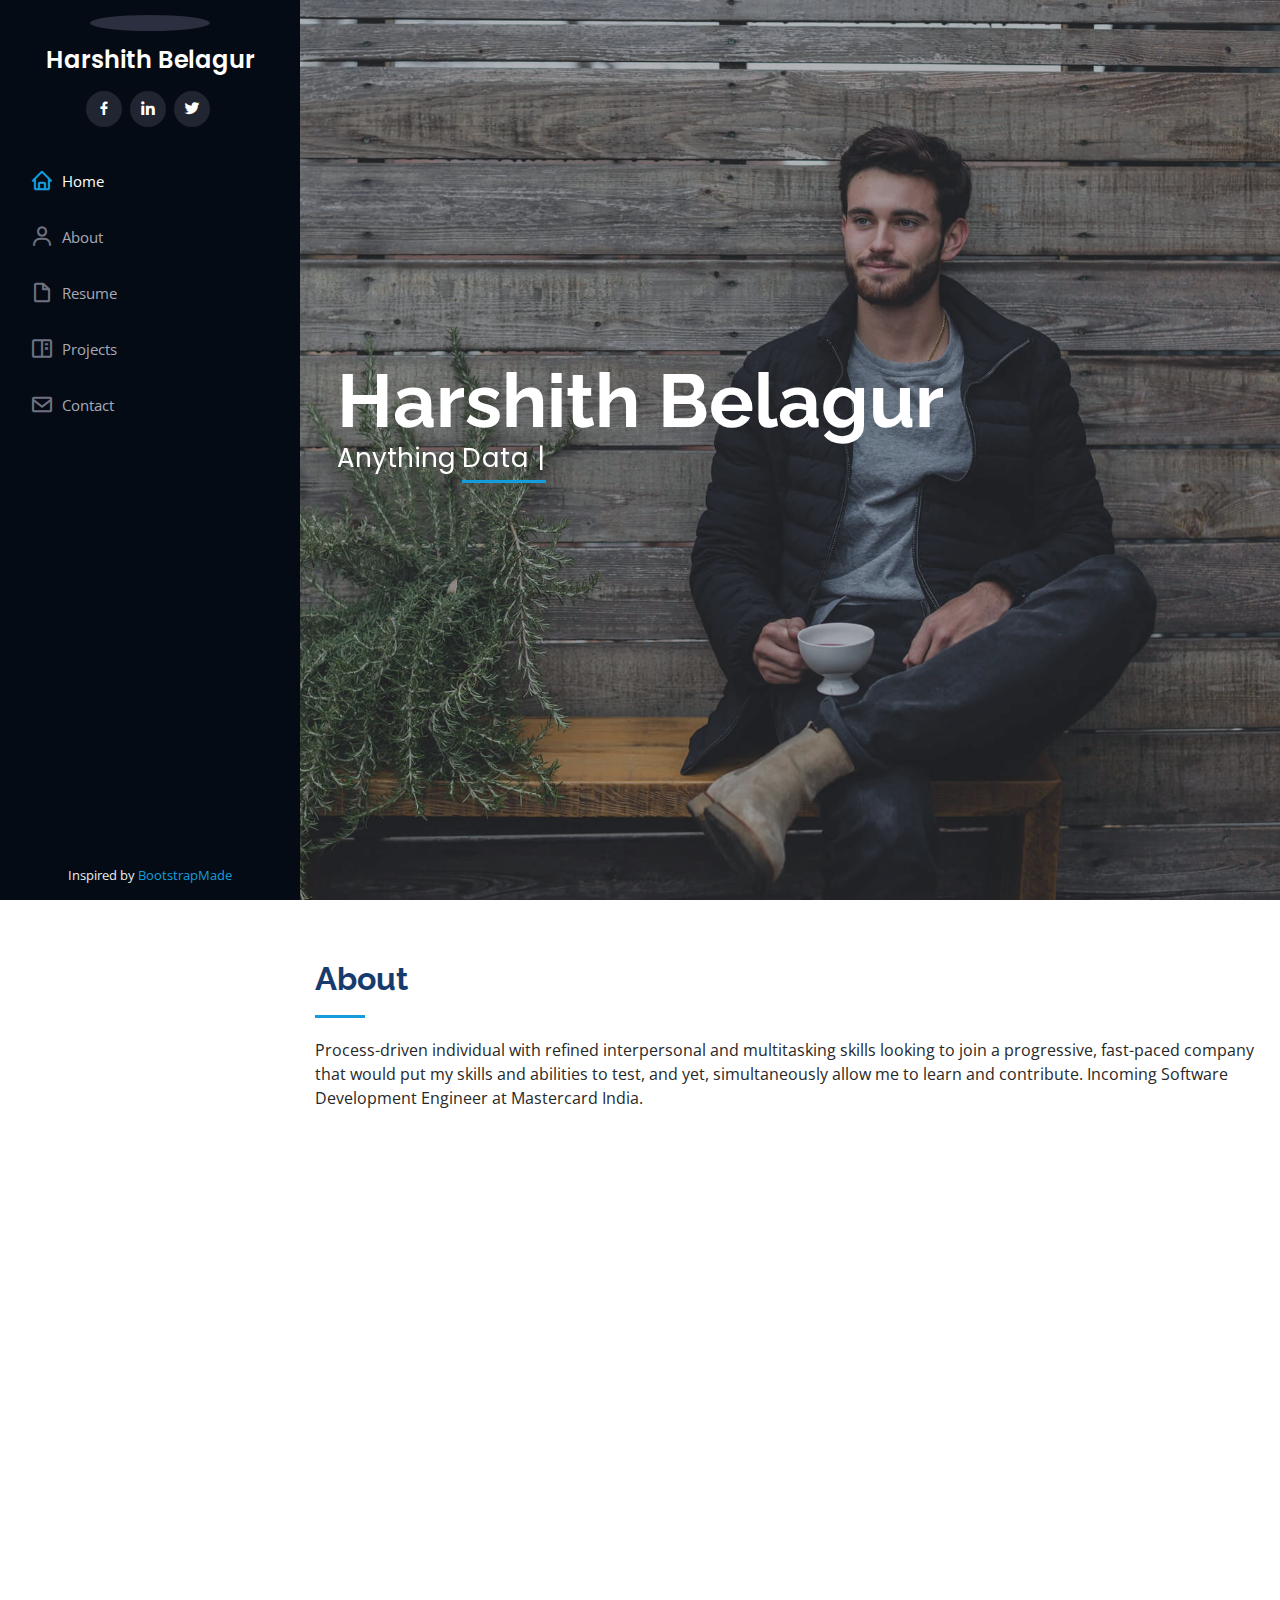
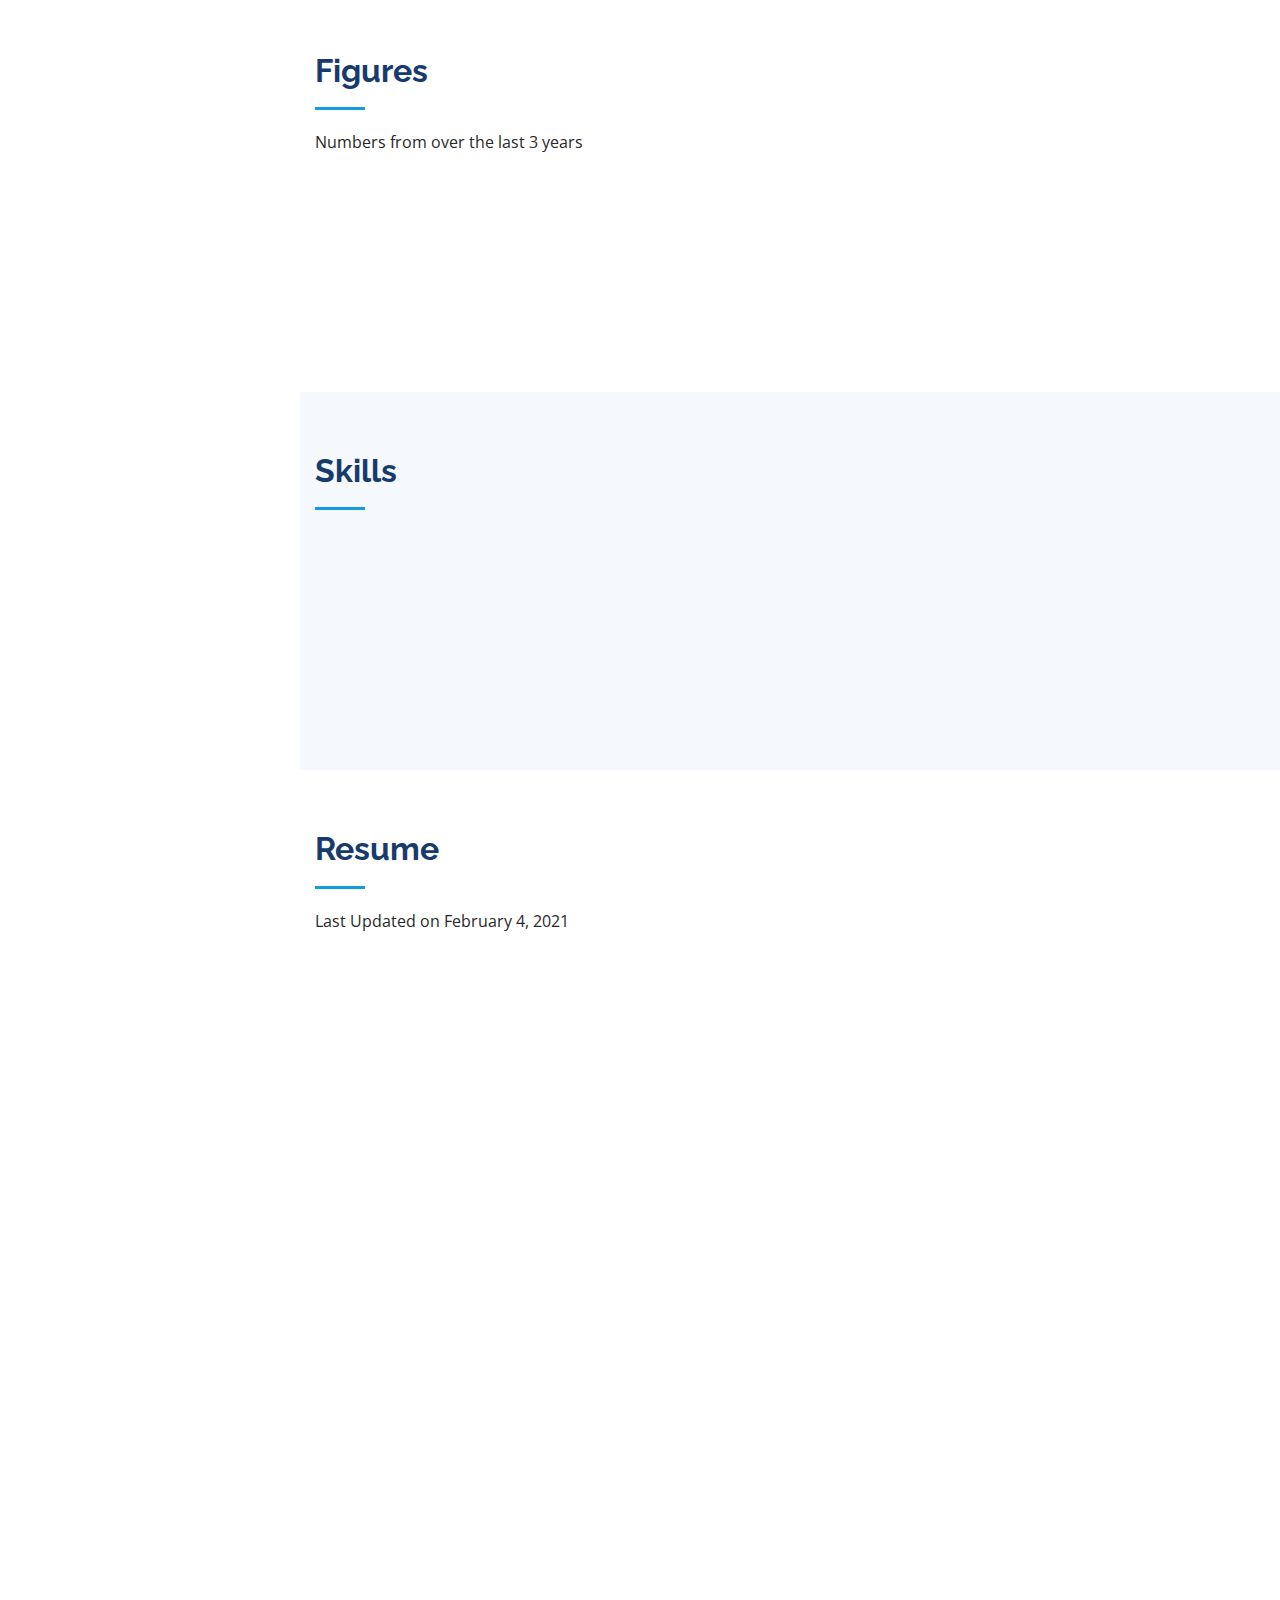
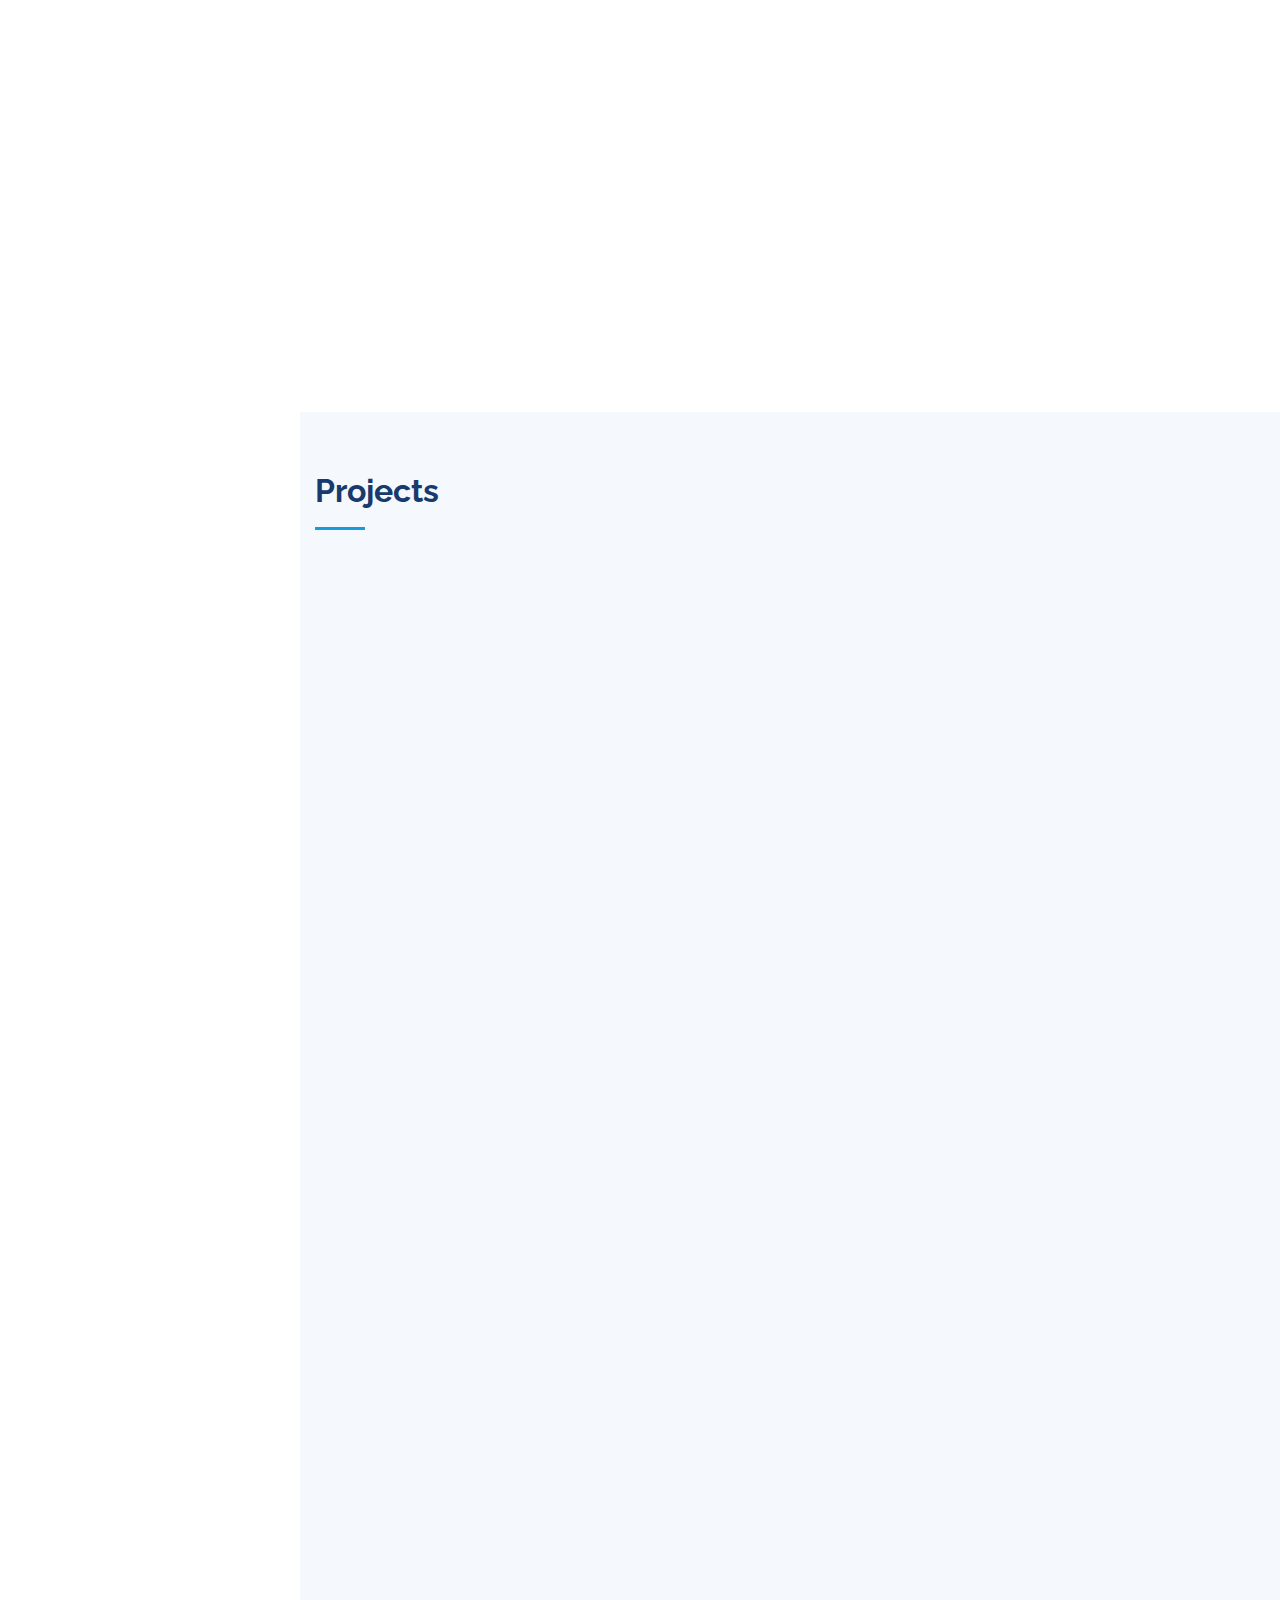
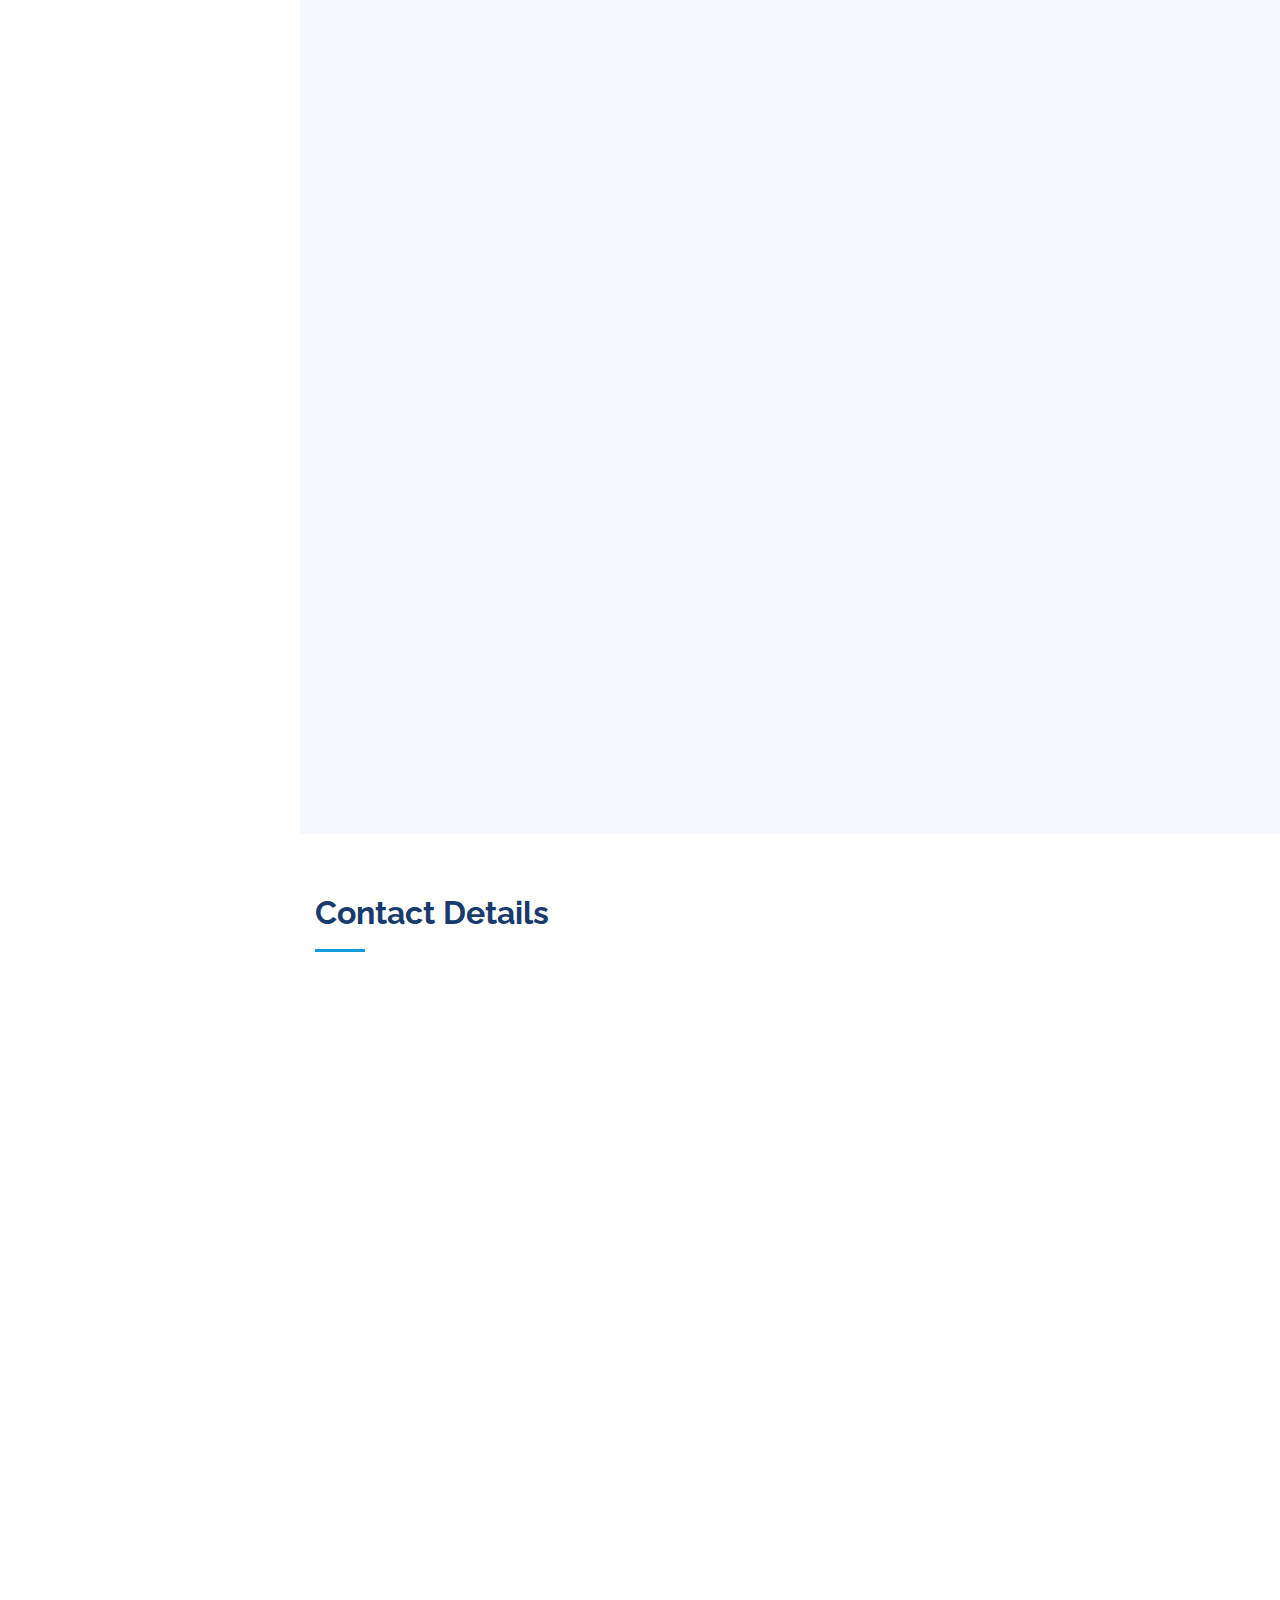
==== commit 1dc08784: "Add files via upload" ====
--- a/index.html
+++ b/index.html
@@ -5,7 +5,7 @@
   <meta charset="utf-8">
   <meta content="width=device-width, initial-scale=1.0" name="viewport">
 
-  <title>iPortfolio Bootstrap Template - Index</title>
+  <title>Harshith Belagur</title>
   <meta content="" name="descriptison">
   <meta content="" name="keywords">
 
@@ -45,11 +45,11 @@
     <div class="d-flex flex-column">
 
       <div class="profile">
-        <img src="assets/img/hero-bg.jpg" alt="" class="img-fluid rounded-circle">
+        <img src="assets/img/image.jpg" alt="" class="img-fluid rounded-circle">
         <h1 class="text-light"><a href="index.html">Harshith Belagur</a></h1>
         <div class="social-links mt-3 text-center">
           <a href="https://www.facebook.com/harshith.belagur" class="facebook"><i class="bx bxl-facebook"></i></a>
-          <a href="https://www.linkedin.com/harshith-belagur" class="linkedin"><i class="bx bxl-linkedin"></i></a>
+          <a href="https://www.linkedin.com/in/harshith-belagur" class="linkedin"><i class="bx bxl-linkedin"></i></a>
           <a href="https://twitter.com/harshith1251999" class="twitter"><i class="bx bxl-twitter"></i></a>
         </div>
       </div>
@@ -59,8 +59,8 @@
           <li class="active"><a href="index.html"><i class="bx bx-home"></i> <span>Home</span></a></li>
           <li><a href="#about"><i class="bx bx-user"></i> <span>About</span></a></li>
           <li><a href="#resume"><i class="bx bx-file-blank"></i> <span>Resume</span></a></li>
-          <li><a href="#portfolio"><i class="bx bx-book-content"></i> Portfolio</a></li>
-          <li><a href="#services"><i class="bx bx-server"></i> Services</a></li>
+          <li><a href="#portfolio"><i class="bx bx-book-content"></i> Projects</a></li>
+          <!-- <li><a href="#services"><i class="bx bx-server"></i> Services</a></li> -->
           <li><a href="#contact"><i class="bx bx-envelope"></i> Contact</a></li>
 
         </ul>
@@ -73,8 +73,8 @@
   <!-- ======= Hero Section ======= -->
   <section id="hero" class="d-flex flex-column justify-content-center align-items-center">
     <div class="hero-container" data-aos="fade-in">
-      <h1>Harshith Belagur</h1>
-      <p>Anything about <span class="typed" data-typed-items="Data Science, Machine Learning, Artificial Intelligence, iOS Development"></span></p>
+      <h1 style=font-size:75px>Harshith Belagur</h1>
+      <p>Anything <span class="typed" data-typed-items="Data Science, Machine Learning, Natural Language Processing"></span></p>
     </div>
   </section><!-- End Hero -->
 
@@ -86,41 +86,52 @@
 
         <div class="section-title">
           <h2>About</h2>
-          <p>Magnam dolores commodi suscipit. Necessitatibus eius consequatur ex aliquid fuga eum quidem. Sit sint consectetur velit. Quisquam quos quisquam cupiditate. Et nemo qui impedit suscipit alias ea. Quia fugiat sit in iste officiis commodi quidem hic quas.</p>
+          <p>Process-driven individual with refined interpersonal and multitasking skills looking to join a progressive, fast-paced company that would put my skills and abilities to test, and yet, simultaneously allow me to learn and contribute. Incoming Software Development Engineer at Mastercard India.</p>
         </div>
 
         <div class="row">
           <div class="col-lg-4" data-aos="fade-right">
-            <img src="assets/img/hero-bg.jpg" class="img-fluid" alt="">
+            <img src="assets/img/unnamed.jpg" class="img-fluid" alt="">
           </div>
           <div class="col-lg-8 pt-4 pt-lg-0 content" data-aos="fade-left">
-            <h3>UI/UX Designer &amp; Web Developer.</h3>
+            <h3>Data Scientist &amp; Machine Learning Engineer</h3>
             <p class="font-italic">
-              Lorem ipsum dolor sit amet, consectetur adipiscing elit, sed do eiusmod tempor incididunt ut labore et dolore
-              magna aliqua.
             </p>
             <div class="row">
               <div class="col-lg-6">
                 <ul>
-                  <li><i class="icofont-rounded-right"></i> <strong>Birthday:</strong> 1 May 1995</li>
-                  <li><i class="icofont-rounded-right"></i> <strong>Website:</strong> www.example.com</li>
-                  <li><i class="icofont-rounded-right"></i> <strong>Phone:</strong> +123 456 7890</li>
-                  <li><i class="icofont-rounded-right"></i> <strong>City:</strong> City : New York, USA</li>
+                  <li><i class="icofont-rounded-right"></i> <strong>Birthday:</strong> 12 May 1999</li>
+                  <li><i class="icofont-rounded-right"></i> <strong>Website:</strong> harshithbelagur.github.io</li>
+                  <li><i class="icofont-rounded-right"></i> <strong>Phone:</strong> +91 91215 62970</li>
+                  <li><i class="icofont-rounded-right"></i> <strong>City:</strong> Bengaluru, India</li>
                 </ul>
               </div>
+
+              <style>
+                .whiteText
+                {
+                    color:white;
+                }
+                .blackText
+                {
+                    color:black;
+                }
+            </style>
+            
               <div class="col-lg-6">
                 <ul>
-                  <li><i class="icofont-rounded-right"></i> <strong>Age:</strong> 30</li>
-                  <li><i class="icofont-rounded-right"></i> <strong>Degree:</strong> Master</li>
-                  <li><i class="icofont-rounded-right"></i> <strong>PhEmailone:</strong> email@example.com</li>
-                  <li><i class="icofont-rounded-right"></i> <strong>Freelance:</strong> Available</li>
+                  <li><i class="icofont-rounded-right"></i> <strong>Age:</strong> 21</li>
+                  <li><i class="icofont-rounded-right"></i> <strong>Degree:</strong> Undergrad in Progress <span class="whiteText">ddddddddd</span><span class="blackText">(Graduating in 2021)</span></li>
+                  <li><i class="icofont-rounded-right"></i> <strong>Email:</strong> h.belagur1980@gmail.com</li>
                 </ul>
               </div>
             </div>
+            <p>Founder of <strong>Creightillion Foundation</strong> and <strong>Big Data and Analytics Club, NIT-W</strong></p>
+            <p><strong>TEDx</strong> Speaker</p>
             <p>
-              Officiis eligendi itaque labore et dolorum mollitia officiis optio vero. Quisquam sunt adipisci omnis et ut. Nulla accusantium dolor incidunt officia tempore. Et eius omnis.
-              Cupiditate ut dicta maxime officiis quidem quia. Sed et consectetur qui quia repellendus itaque neque. Aliquid amet quidem ut quaerat cupiditate. Ab et eum qui repellendus omnis culpa magni laudantium dolores.
+              Lived for 18 years in the United Arab Emirates and living in India for the past 3 years, pursuing Computer Science and Engineering @ National Institute of Technology, Warangal - India.
             </p>
+            <p>Got an interesting opportunity? Get in touch!</p>
           </div>
         </div>
 
@@ -132,41 +143,41 @@
       <div class="container">
 
         <div class="section-title">
-          <h2>Facts</h2>
-          <p>Magnam dolores commodi suscipit. Necessitatibus eius consequatur ex aliquid fuga eum quidem. Sit sint consectetur velit. Quisquam quos quisquam cupiditate. Et nemo qui impedit suscipit alias ea. Quia fugiat sit in iste officiis commodi quidem hic quas.</p>
+          <h2>Figures</h2>
+          <p>Numbers from over the last 3 years</p>
         </div>
 
         <div class="row no-gutters">
-
-          <div class="col-lg-3 col-md-6 d-md-flex align-items-md-stretch" data-aos="fade-up">
-            <div class="count-box">
-              <i class="icofont-simple-smile"></i>
-              <span data-toggle="counter-up">232</span>
-              <p><strong>Happy Clients</strong> consequuntur quae</p>
-            </div>
-          </div>
-
           <div class="col-lg-3 col-md-6 d-md-flex align-items-md-stretch" data-aos="fade-up" data-aos-delay="100">
             <div class="count-box">
               <i class="icofont-document-folder"></i>
-              <span data-toggle="counter-up">521</span>
-              <p><strong>Projects</strong> adipisci atque cum quia aut</p>
+              <span data-toggle="counter-up">13</span>
+              <p><strong>Projects</strong> completed</p>
+            </div>
+          </div>
+
+
+          <div class="col-lg-3 col-md-6 d-md-flex align-items-md-stretch" data-aos="fade-up" data-aos-delay="300">
+            <div class="count-box">
+              <i class="icofont-certificate-alt-1"></i>
+              <span data-toggle="counter-up">11</span>
+              <p><strong>Online Courses </strong>completed</p>
+            </div>
+          </div>
+
+          <div class="col-lg-3 col-md-6 d-md-flex align-items-md-stretch" data-aos="fade-up">
+            <div class="count-box">
+              <i class="icofont-university"></i>
+              <span data-toggle="counter-up">8.81</span>
+              <p><strong>Cumulative</strong> Grade Point Average</p>
             </div>
           </div>
 
           <div class="col-lg-3 col-md-6 d-md-flex align-items-md-stretch" data-aos="fade-up" data-aos-delay="200">
             <div class="count-box">
-              <i class="icofont-live-support"></i>
-              <span data-toggle="counter-up">1,463</span>
-              <p><strong>Hours Of Support</strong> aut commodi quaerat</p>
-            </div>
-          </div>
-
-          <div class="col-lg-3 col-md-6 d-md-flex align-items-md-stretch" data-aos="fade-up" data-aos-delay="300">
-            <div class="count-box">
-              <i class="icofont-users-alt-5"></i>
-              <span data-toggle="counter-up">15</span>
-              <p><strong>Hard Workers</strong> rerum asperiores dolor</p>
+              <i class="icofont-award"></i>
+              <span data-toggle="counter-up">8</span>
+              <p><strong>Awards</strong> and Scholarships</p>
             </div>
           </div>
 
@@ -181,7 +192,6 @@
 
         <div class="section-title">
           <h2>Skills</h2>
-          <p>Magnam dolores commodi suscipit. Necessitatibus eius consequatur ex aliquid fuga eum quidem. Sit sint consectetur velit. Quisquam quos quisquam cupiditate. Et nemo qui impedit suscipit alias ea. Quia fugiat sit in iste officiis commodi quidem hic quas.</p>
         </div>
 
         <div class="row skills-content">
@@ -189,48 +199,48 @@
           <div class="col-lg-6" data-aos="fade-up">
 
             <div class="progress">
-              <span class="skill">HTML <i class="val">100%</i></span>
+              <span class="skill">Python <i class="val">95%</i></span>
               <div class="progress-bar-wrap">
-                <div class="progress-bar" role="progressbar" aria-valuenow="100" aria-valuemin="0" aria-valuemax="100"></div>
+                <div class="progress-bar" role="progressbar" aria-valuenow="95" aria-valuemin="0" aria-valuemax="100"></div>
               </div>
             </div>
 
             <div class="progress">
-              <span class="skill">CSS <i class="val">90%</i></span>
+              <span class="skill">Seaborn and Matplotlib <i class="val">85%</i></span>
+              <div class="progress-bar-wrap">
+                <div class="progress-bar" role="progressbar" aria-valuenow="85" aria-valuemin="0" aria-valuemax="100"></div>
+              </div>
+            </div>
+
+            <div class="progress">
+              <span class="skill"> TensorFlow 2.0<i class="val">80%</i></span>
+              <div class="progress-bar-wrap">
+                <div class="progress-bar" role="progressbar" aria-valuenow="80" aria-valuemin="0" aria-valuemax="100"></div>
+              </div>
+            </div>
+
+          </div>
+
+          <div class="col-lg-6" data-aos="fade-up" data-aos-delay="100">
+
+            <div class="progress">
+              <span class="skill">C++ <i class="val">90%</i></span>
               <div class="progress-bar-wrap">
                 <div class="progress-bar" role="progressbar" aria-valuenow="90" aria-valuemin="0" aria-valuemax="100"></div>
               </div>
             </div>
 
             <div class="progress">
-              <span class="skill">JavaScript <i class="val">75%</i></span>
+              <span class="skill">Numpy and Pandas <i class="val">85%</i></span>
+              <div class="progress-bar-wrap">
+                <div class="progress-bar" role="progressbar" aria-valuenow="85" aria-valuemin="0" aria-valuemax="100"></div>
+              </div>
+            </div>
+
+            <div class="progress">
+              <span class="skill">PyTorch <i class="val">75%</i></span>
               <div class="progress-bar-wrap">
                 <div class="progress-bar" role="progressbar" aria-valuenow="75" aria-valuemin="0" aria-valuemax="100"></div>
-              </div>
-            </div>
-
-          </div>
-
-          <div class="col-lg-6" data-aos="fade-up" data-aos-delay="100">
-
-            <div class="progress">
-              <span class="skill">PHP <i class="val">80%</i></span>
-              <div class="progress-bar-wrap">
-                <div class="progress-bar" role="progressbar" aria-valuenow="80" aria-valuemin="0" aria-valuemax="100"></div>
-              </div>
-            </div>
-
-            <div class="progress">
-              <span class="skill">WordPress/CMS <i class="val">90%</i></span>
-              <div class="progress-bar-wrap">
-                <div class="progress-bar" role="progressbar" aria-valuenow="90" aria-valuemin="0" aria-valuemax="100"></div>
-              </div>
-            </div>
-
-            <div class="progress">
-              <span class="skill">Photoshop <i class="val">55%</i></span>
-              <div class="progress-bar-wrap">
-                <div class="progress-bar" role="progressbar" aria-valuenow="55" aria-valuemin="0" aria-valuemax="100"></div>
               </div>
             </div>
 
@@ -247,58 +257,68 @@
 
         <div class="section-title">
           <h2>Resume</h2>
-          <p>Magnam dolores commodi suscipit. Necessitatibus eius consequatur ex aliquid fuga eum quidem. Sit sint consectetur velit. Quisquam quos quisquam cupiditate. Et nemo qui impedit suscipit alias ea. Quia fugiat sit in iste officiis commodi quidem hic quas.</p>
+          <p>Last Updated on February 4, 2021</p>
         </div>
 
         <div class="row">
           <div class="col-lg-6" data-aos="fade-up">
-            <h3 class="resume-title">Sumary</h3>
+            <h3 class="resume-title">Summary</h3>
             <div class="resume-item pb-0">
               <h4>Harshith Belagur</h4>
-              <p><em>Innovative and deadline-driven Graphic Designer with 3+ years of experience designing and developing user-centered digital/print marketing material from initial concept to final, polished deliverable.</em></p>
-              <ul>
-                <li>Portland par 127,Orlando, FL</li>
-                <li>(123) 456-7891</li>
-                <li>alice.barkley@example.com</li>
-              </ul>
+              <p><em>Innovative and data-driven Data Scientist/ Machine Learning Engineer fresher with a powerful skillset capable of delivering results from initial concept to final, polished deliverables.</em></p>
             </div>
 
             <h3 class="resume-title">Education</h3>
             <div class="resume-item">
-              <h4>Master of Fine Arts &amp; Graphic Design</h4>
-              <h5>2015 - 2016</h5>
-              <p><em>Rochester Institute of Technology, Rochester, NY</em></p>
-              <p>Qui deserunt veniam. Et sed aliquam labore tempore sed quisquam iusto autem sit. Ea vero voluptatum qui ut dignissimos deleniti nerada porti sand markend</p>
+              <h4>Bachelor of Technology, Computer Science and Engineering</h4>
+              <h5>2017 - 2021</h5>
+              <p><em>National Institute of Technology, Warangal, TS</em></p>
+              <p>CGPA - <strong>8.81</strong> (upto Semester 7)</p>
+              <p><strong>Activities - <ul>
+              <li>Big Data and Analytics Club</li>
+              <li>Computer Science and Engineering Association</li>
+              <li>IEEE Student Body</li>
+              <li>Student Council</li>
+              <li>Literary and Debating Club</li>
+              </ul></p></strong>
             </div>
             <div class="resume-item">
-              <h4>Bachelor of Fine Arts &amp; Graphic Design</h4>
-              <h5>2010 - 2014</h5>
-              <p><em>Rochester Institute of Technology, Rochester, NY</em></p>
-              <p>Quia nobis sequi est occaecati aut. Repudiandae et iusto quae reiciendis et quis Eius vel ratione eius unde vitae rerum voluptates asperiores voluptatem Earum molestiae consequatur neque etlon sader mart dila</p>
+              <h4>High School (CBSE)</h4>
+              <h5>2007 - 2017</h5>
+              <p><em>Our Own English High School Boys', Sharjah, United Arab Emirates</em></p>
+              <p>Served as President of Student Council and Member of Literary Club and Debating Society</p>
+              <p>Grade 12 - 92.2%</p>
+              <p>Grade 10 - 10.0 CGPA</p>
             </div>
           </div>
           <div class="col-lg-6" data-aos="fade-up" data-aos-delay="100">
             <h3 class="resume-title">Professional Experience</h3>
             <div class="resume-item">
-              <h4>Senior graphic design specialist</h4>
-              <h5>2019 - Present</h5>
-              <p><em>Experion, New York, NY </em></p>
+              <h4>AI Researcher, Skylark Labs</h4>
+              <h5>August, 2020 - Present</h5>
               <ul>
-                <li>Lead in the design, development, and implementation of the graphic, layout, and production communication materials</li>
-                <li>Delegate tasks to the 7 members of the design team and provide counsel on all aspects of the project. </li>
-                <li>Supervise the assessment of all graphic materials in order to ensure quality and accuracy of the design</li>
-                <li>Oversee the efficient use of production project budgets ranging from $2,000 - $25,000</li>
+               <li>Working on Computer Vision projects aimed at enhancing community welfare through its use in drone technology.</li>
               </ul>
             </div>
             <div class="resume-item">
-              <h4>Graphic design specialist</h4>
-              <h5>2017 - 2018</h5>
-              <p><em>Stepping Stone Advertising, New York, NY</em></p>
+              <h4>Summer Intern, Fidelity Investments (AI Incubator) </h4>
+              <h5>May, 2020 - June, 2020</h5>
+              <p><em>Chennai, India </em></p>
               <ul>
-                <li>Developed numerous marketing programs (logos, brochures,infographics, presentations, and advertisements).</li>
-                <li>Managed up to 5 projects or tasks at a given time while under pressure</li>
-                <li>Recommended and consulted with clients on the most appropriate graphic design</li>
-                <li>Created 4+ design presentations and proposals a month for clients and account managers</li>
+                <li>Worked on developing a Fact Generator from Financial Documents and Regulatory Filings </li>
+                <li>Leveraged cutting-edge NLP Models including - <strong>Google's T5, Microsoft's ProphetNet, HuggingFace Transformers, BERTSUMABS, and custom models </strong>for the task of summarization</li>
+                <li>Constructed Knowledge Graphs from spaCy, NeuralCoref, StanfordCoreNLP, and used Neo4j to store and query</li>
+              </ul>
+            </div>
+            <div class="resume-item">
+              <h4>Winter Intern, SAP Labs</h4>
+              <h5>December, 2018 - January, 2019</h5>
+              <p><em>Dubai, United Arab Emirates</em></p>
+              <ul>
+                <li>Developing web applications on the cloud using the SAP Cloud Foundry</li>
+                <li>Used OData services and the REST Architecture to develop other related services</li>
+                <li>Experimented with SAP Leonardo - Machine Learning</li>
+                <li>Worked with Hyperledger Composer using the Hyperledger Fabric to create Blockchain applications</li>
               </ul>
             </div>
           </div>
@@ -312,241 +332,145 @@
       <div class="container">
 
         <div class="section-title">
-          <h2>Portfolio</h2>
-          <p>Magnam dolores commodi suscipit. Necessitatibus eius consequatur ex aliquid fuga eum quidem. Sit sint consectetur velit. Quisquam quos quisquam cupiditate. Et nemo qui impedit suscipit alias ea. Quia fugiat sit in iste officiis commodi quidem hic quas.</p>
+          <h2>Projects</h2>
         </div>
 
         <div class="row" data-aos="fade-up">
           <div class="col-lg-12 d-flex justify-content-center">
             <ul id="portfolio-flters">
               <li data-filter="*" class="filter-active">All</li>
-              <li data-filter=".filter-app">App</li>
-              <li data-filter=".filter-card">Card</li>
-              <li data-filter=".filter-web">Web</li>
+              <li data-filter=".filter-app">Data Science</li>
+              <li data-filter=".filter-card">Machine Learning</li>
+              <li data-filter=".filter-web">Other</li>
             </ul>
           </div>
         </div>
 
         <div class="row portfolio-container" data-aos="fade-up" data-aos-delay="100">
 
+          <div class="col-lg-4 col-md-6 portfolio-item filter-card">
+            <div class="portfolio-wrap">
+              <img src="assets/img/portfolio/portfolio-7.jpeg" class="img-fluid" alt="" style="height:300px; width:400px;" class="center">
+              <div class="project-text"><p>Parameter Tuning in Artificial Neural Networks – A Novel Optimization Approach</p></div>
+            </div>
+          </div>
+
           <div class="col-lg-4 col-md-6 portfolio-item filter-app">
             <div class="portfolio-wrap">
-              <img src="assets/img/portfolio/portfolio-1.jpg" class="img-fluid" alt="">
-              <div class="portfolio-links">
-                <a href="assets/img/portfolio/portfolio-1.jpg" data-gall="portfolioGallery" class="venobox" title="App 1"><i class="bx bx-plus"></i></a>
-                <a href="portfolio-details.html" title="More Details"><i class="bx bx-link"></i></a>
-              </div>
+              <img src="assets/img/portfolio/portfolio-8.jpg" class="img-fluid" alt="" style="height:300px; width:400px" class="center">
+              <div class="project-text"><p>Prediction of Liver Diseases in Indian Patients</p></div>
+            </div>
+          </div>
+
+          <div class="col-lg-4 col-md-6 portfolio-item filter-app">
+            <div class="portfolio-wrap">
+              <img src="assets/img/portfolio/portfolio-9.jpg" class="img-fluid" alt="" style="height:300px; width:400px" class="center">
+              <div class="portfolio-links">
+                <a href="https://github.com/harshithbelagur/fraud_detection" title="More Details"><i class="bx bx-link"></i></a>
+              </div>
+              <div class="project-text"><p>Kaggle IEEE Fraud Detection</p></div>
+            </div>
+          </div>
+
+          <div class="col-lg-4 col-md-6 portfolio-item filter-app">
+            <div class="portfolio-wrap">
+              <img src="assets/img/portfolio/portfolio-1.png" class="img-fluid" alt="" style="height:300px; width:300px" class="center">
+              <div class="project-text"><p>Kaggle Boston airbnb Analysis </p></div>
+            </div>
+          </div>
+
+          <div class="col-lg-4 col-md-6 portfolio-item filter-card">
+            <div class="portfolio-wrap">
+              <img src="assets/img/portfolio/portfolio-2.png" class="img-fluid" alt="" style="height:300px; width:400px" class="center">
+              <div class="portfolio-links">
+                <a href="https://github.com/harshithbelagur/Neural-Machine-Translation" title="More Details"><i class="bx bx-link"></i></a>
+              </div>
+              <div class="project-text"><p>Neural Machine Translation using Bahdanau Attention</p></div>
+            </div>
+          </div>
+
+          <div class="col-lg-4 col-md-6 portfolio-item filter-app">
+            <div class="portfolio-wrap">
+              <img src="assets/img/portfolio/portfolio-3.png" class="img-fluid" alt="" style="height:300px; width:400px" class="center">
+              <div class="portfolio-links">
+                <a href="https://github.com/harshithbelagur/Data-Science" title="More Details"><i class="bx bx-link"></i></a>
+              </div>
+              <div class="project-text"><p>Implementing and Visualizing Multivariate Regression from Scratch</p></div>
             </div>
           </div>
 
           <div class="col-lg-4 col-md-6 portfolio-item filter-web">
             <div class="portfolio-wrap">
-              <img src="assets/img/portfolio/portfolio-2.jpg" class="img-fluid" alt="">
-              <div class="portfolio-links">
-                <a href="assets/img/portfolio/portfolio-2.jpg" data-gall="portfolioGallery" class="venobox" title="Web 3"><i class="bx bx-plus"></i></a>
-                <a href="portfolio-details.html" title="More Details"><i class="bx bx-link"></i></a>
-              </div>
-            </div>
-          </div>
-
-          <div class="col-lg-4 col-md-6 portfolio-item filter-app">
-            <div class="portfolio-wrap">
-              <img src="assets/img/portfolio/portfolio-3.jpg" class="img-fluid" alt="">
-              <div class="portfolio-links">
-                <a href="assets/img/portfolio/portfolio-3.jpg" data-gall="portfolioGallery" class="venobox" title="App 2"><i class="bx bx-plus"></i></a>
-                <a href="portfolio-details.html" title="More Details"><i class="bx bx-link"></i></a>
-              </div>
+              <img src="assets/img/portfolio/portfolio-4.png" class="img-fluid" alt="" style="height:300px; width:400px" class="center">
+              <div class="portfolio-links">
+                <a href="https://github.com/harshithbelagur/padhoindia-app" title="More Details"><i class="bx bx-link"></i></a>
+              </div>
+              <div class="project-text"><p>Padho India iOS App</p></div>
             </div>
           </div>
 
           <div class="col-lg-4 col-md-6 portfolio-item filter-card">
             <div class="portfolio-wrap">
-              <img src="assets/img/portfolio/portfolio-4.jpg" class="img-fluid" alt="">
-              <div class="portfolio-links">
-                <a href="assets/img/portfolio/portfolio-4.jpg" data-gall="portfolioGallery" class="venobox" title="Card 2"><i class="bx bx-plus"></i></a>
-                <a href="portfolio-details.html" title="More Details"><i class="bx bx-link"></i></a>
-              </div>
-            </div>
-          </div>
-
+              <img src="assets/img/portfolio/portfolio-5.jpg" class="img-fluid" alt="" style="height:300px; width:400px" class="center">
+              <div class="project-text"><p>Brain Image Resolution – An Academic Survey using Transfer Learning</p></div>
+            </div>
+          </div>
+
+          <div class="col-lg-4 col-md-6 portfolio-item filter-card">
+            <div class="portfolio-wrap">
+              <img src="assets/img/portfolio/portfolio-6.png" class="img-fluid" alt="" style="height:250px; width:400px" class="center">
+              <div class="project-text"><p></p><p></p><p>Detecting Stress and Depression in Teenagers on Twitter</p></div>
+            </div>
+          </div>
+          
           <div class="col-lg-4 col-md-6 portfolio-item filter-web">
             <div class="portfolio-wrap">
-              <img src="assets/img/portfolio/portfolio-5.jpg" class="img-fluid" alt="">
-              <div class="portfolio-links">
-                <a href="assets/img/portfolio/portfolio-5.jpg" data-gall="portfolioGallery" class="venobox" title="Web 2"><i class="bx bx-plus"></i></a>
-                <a href="portfolio-details.html" title="More Details"><i class="bx bx-link"></i></a>
-              </div>
-            </div>
-          </div>
-
-          <div class="col-lg-4 col-md-6 portfolio-item filter-app">
-            <div class="portfolio-wrap">
-              <img src="assets/img/portfolio/portfolio-6.jpg" class="img-fluid" alt="">
-              <div class="portfolio-links">
-                <a href="assets/img/portfolio/portfolio-6.jpg" data-gall="portfolioGallery" class="venobox" title="App 3"><i class="bx bx-plus"></i></a>
-                <a href="portfolio-details.html" title="More Details"><i class="bx bx-link"></i></a>
-              </div>
+              <img src="assets/img/portfolio/portfolio-10.jpg" class="img-fluid" alt="" style="height:300px; width:400px" class="center">
+              <div class="portfolio-links">
+                <a href="https://github.com/harshithbelagur/dbproject" title="More Details"><i class="bx bx-link"></i></a>
+              </div>
+              <div class="project-text"><p>Designing a SQL Database for an Online-Shopping Congolomerate</p></div>
+            </div>
+          </div>
+
+          <div class="col-lg-4 col-md-6 portfolio-item filter-web">
+            <div class="portfolio-wrap">
+              <img src="assets/img/portfolio/portfolio-11.png" class="img-fluid" alt="" style="height:300px; width:300px" class="center">
+              <div class="portfolio-links">
+                <a href="https://github.com/harshithbelagur/mutli-docker" title="More Details"><i class="bx bx-link"></i></a>
+              </div>
+              <div class="project-text"><p>Deploying a Kubernetes application on AWS using nginx and Travis CI</p></div>
             </div>
           </div>
 
           <div class="col-lg-4 col-md-6 portfolio-item filter-card">
             <div class="portfolio-wrap">
-              <img src="assets/img/portfolio/portfolio-7.jpg" class="img-fluid" alt="">
-              <div class="portfolio-links">
-                <a href="assets/img/portfolio/portfolio-7.jpg" data-gall="portfolioGallery" class="venobox" title="Card 1"><i class="bx bx-plus"></i></a>
-                <a href="portfolio-details.html" title="More Details"><i class="bx bx-link"></i></a>
-              </div>
+              <img src="assets/img/portfolio/portfolio-12.jpg" class="img-fluid" alt="" style="height:300px; width:300px" >
+              <div class="portfolio-links">
+                <a href="https://github.com/harshithbelagur/GPT2-Implementation" title="More Details"><i class="bx bx-link"></i></a>
+              </div>
+              <div class="project-text"><p>Implementing GPT2 in PyTorch using Pre-Trained Weights from Hugging Face for a Translation task</p></div>
             </div>
           </div>
 
           <div class="col-lg-4 col-md-6 portfolio-item filter-card">
             <div class="portfolio-wrap">
-              <img src="assets/img/portfolio/portfolio-8.jpg" class="img-fluid" alt="">
-              <div class="portfolio-links">
-                <a href="assets/img/portfolio/portfolio-8.jpg" data-gall="portfolioGallery" class="venobox" title="Card 3"><i class="bx bx-plus"></i></a>
-                <a href="portfolio-details.html" title="More Details"><i class="bx bx-link"></i></a>
-              </div>
-            </div>
-          </div>
-
-          <div class="col-lg-4 col-md-6 portfolio-item filter-web">
-            <div class="portfolio-wrap">
-              <img src="assets/img/portfolio/portfolio-9.jpg" class="img-fluid" alt="">
-              <div class="portfolio-links">
-                <a href="assets/img/portfolio/portfolio-9.jpg" data-gall="portfolioGallery" class="venobox" title="Web 3"><i class="bx bx-plus"></i></a>
-                <a href="portfolio-details.html" title="More Details"><i class="bx bx-link"></i></a>
-              </div>
-            </div>
-          </div>
-
+              <img src="assets/img/portfolio/portfolio-13.png" class="img-fluid" alt="" style="height:300px;" >
+              <div class="project-text"><p>Social Distancing Detector</p></div>
+            </div>
+          </div>
+          
         </div>
 
       </div>
     </section><!-- End Portfolio Section -->
-
-    <!-- ======= Services Section ======= -->
-    <section id="services" class="services">
-      <div class="container">
-
-        <div class="section-title">
-          <h2>Services</h2>
-          <p>Magnam dolores commodi suscipit. Necessitatibus eius consequatur ex aliquid fuga eum quidem. Sit sint consectetur velit. Quisquam quos quisquam cupiditate. Et nemo qui impedit suscipit alias ea. Quia fugiat sit in iste officiis commodi quidem hic quas.</p>
-        </div>
-
-        <div class="row">
-          <div class="col-lg-4 col-md-6 icon-box" data-aos="fade-up">
-            <div class="icon"><i class="icofont-computer"></i></div>
-            <h4 class="title"><a href="">Lorem Ipsum</a></h4>
-            <p class="description">Voluptatum deleniti atque corrupti quos dolores et quas molestias excepturi sint occaecati cupiditate non provident</p>
-          </div>
-          <div class="col-lg-4 col-md-6 icon-box" data-aos="fade-up" data-aos-delay="100">
-            <div class="icon"><i class="icofont-chart-bar-graph"></i></div>
-            <h4 class="title"><a href="">Dolor Sitema</a></h4>
-            <p class="description">Minim veniam, quis nostrud exercitation ullamco laboris nisi ut aliquip ex ea commodo consequat tarad limino ata</p>
-          </div>
-          <div class="col-lg-4 col-md-6 icon-box" data-aos="fade-up" data-aos-delay="200">
-            <div class="icon"><i class="icofont-earth"></i></div>
-            <h4 class="title"><a href="">Sed ut perspiciatis</a></h4>
-            <p class="description">Duis aute irure dolor in reprehenderit in voluptate velit esse cillum dolore eu fugiat nulla pariatur</p>
-          </div>
-          <div class="col-lg-4 col-md-6 icon-box" data-aos="fade-up" data-aos-delay="300">
-            <div class="icon"><i class="icofont-image"></i></div>
-            <h4 class="title"><a href="">Magni Dolores</a></h4>
-            <p class="description">Excepteur sint occaecat cupidatat non proident, sunt in culpa qui officia deserunt mollit anim id est laborum</p>
-          </div>
-          <div class="col-lg-4 col-md-6 icon-box" data-aos="fade-up" data-aos-delay="400">
-            <div class="icon"><i class="icofont-settings"></i></div>
-            <h4 class="title"><a href="">Nemo Enim</a></h4>
-            <p class="description">At vero eos et accusamus et iusto odio dignissimos ducimus qui blanditiis praesentium voluptatum deleniti atque</p>
-          </div>
-          <div class="col-lg-4 col-md-6 icon-box" data-aos="fade-up" data-aos-delay="500">
-            <div class="icon"><i class="icofont-tasks-alt"></i></div>
-            <h4 class="title"><a href="">Eiusmod Tempor</a></h4>
-            <p class="description">Et harum quidem rerum facilis est et expedita distinctio. Nam libero tempore, cum soluta nobis est eligendi</p>
-          </div>
-        </div>
-
-      </div>
-    </section><!-- End Services Section -->
-
-    <!-- ======= Testimonials Section ======= -->
-    <section id="testimonials" class="testimonials section-bg">
-      <div class="container">
-
-        <div class="section-title">
-          <h2>Testimonials</h2>
-          <p>Magnam dolores commodi suscipit. Necessitatibus eius consequatur ex aliquid fuga eum quidem. Sit sint consectetur velit. Quisquam quos quisquam cupiditate. Et nemo qui impedit suscipit alias ea. Quia fugiat sit in iste officiis commodi quidem hic quas.</p>
-        </div>
-
-        <div class="owl-carousel testimonials-carousel">
-
-          <div class="testimonial-item" data-aos="fade-up">
-            <p>
-              <i class="bx bxs-quote-alt-left quote-icon-left"></i>
-              Proin iaculis purus consequat sem cure digni ssim donec porttitora entum suscipit rhoncus. Accusantium quam, ultricies eget id, aliquam eget nibh et. Maecen aliquam, risus at semper.
-              <i class="bx bxs-quote-alt-right quote-icon-right"></i>
-            </p>
-            <img src="assets/img/testimonials/testimonials-1.jpg" class="testimonial-img" alt="">
-            <h3>Saul Goodman</h3>
-            <h4>Ceo &amp; Founder</h4>
-          </div>
-
-          <div class="testimonial-item" data-aos="fade-up" data-aos-delay="100">
-            <p>
-              <i class="bx bxs-quote-alt-left quote-icon-left"></i>
-              Export tempor illum tamen malis malis eram quae irure esse labore quem cillum quid cillum eram malis quorum velit fore eram velit sunt aliqua noster fugiat irure amet legam anim culpa.
-              <i class="bx bxs-quote-alt-right quote-icon-right"></i>
-            </p>
-            <img src="assets/img/testimonials/testimonials-2.jpg" class="testimonial-img" alt="">
-            <h3>Sara Wilsson</h3>
-            <h4>Designer</h4>
-          </div>
-
-          <div class="testimonial-item" data-aos="fade-up" data-aos-delay="200">
-            <p>
-              <i class="bx bxs-quote-alt-left quote-icon-left"></i>
-              Enim nisi quem export duis labore cillum quae magna enim sint quorum nulla quem veniam duis minim tempor labore quem eram duis noster aute amet eram fore quis sint minim.
-              <i class="bx bxs-quote-alt-right quote-icon-right"></i>
-            </p>
-            <img src="assets/img/testimonials/testimonials-3.jpg" class="testimonial-img" alt="">
-            <h3>Jena Karlis</h3>
-            <h4>Store Owner</h4>
-          </div>
-
-          <div class="testimonial-item" data-aos="fade-up" data-aos-delay="300">
-            <p>
-              <i class="bx bxs-quote-alt-left quote-icon-left"></i>
-              Fugiat enim eram quae cillum dolore dolor amet nulla culpa multos export minim fugiat minim velit minim dolor enim duis veniam ipsum anim magna sunt elit fore quem dolore labore illum veniam.
-              <i class="bx bxs-quote-alt-right quote-icon-right"></i>
-            </p>
-            <img src="assets/img/testimonials/testimonials-4.jpg" class="testimonial-img" alt="">
-            <h3>Matt Brandon</h3>
-            <h4>Freelancer</h4>
-          </div>
-
-          <div class="testimonial-item" data-aos="fade-up" data-aos-delay="400">
-            <p>
-              <i class="bx bxs-quote-alt-left quote-icon-left"></i>
-              Quis quorum aliqua sint quem legam fore sunt eram irure aliqua veniam tempor noster veniam enim culpa labore duis sunt culpa nulla illum cillum fugiat legam esse veniam culpa fore nisi cillum quid.
-              <i class="bx bxs-quote-alt-right quote-icon-right"></i>
-            </p>
-            <img src="assets/img/testimonials/testimonials-5.jpg" class="testimonial-img" alt="">
-            <h3>John Larson</h3>
-            <h4>Entrepreneur</h4>
-          </div>
-
-        </div>
-
-      </div>
-    </section><!-- End Testimonials Section -->
 
     <!-- ======= Contact Section ======= -->
     <section id="contact" class="contact">
       <div class="container">
 
         <div class="section-title">
-          <h2>Contact</h2>
-          <p>Magnam dolores commodi suscipit. Necessitatibus eius consequatur ex aliquid fuga eum quidem. Sit sint consectetur velit. Quisquam quos quisquam cupiditate. Et nemo qui impedit suscipit alias ea. Quia fugiat sit in iste officiis commodi quidem hic quas.</p>
+          <h2>Contact Details</h2>
         </div>
 
         <div class="row" data-aos="fade-in">
@@ -556,22 +480,22 @@
               <div class="address">
                 <i class="icofont-google-map"></i>
                 <h4>Location:</h4>
-                <p>A108 Adam Street, New York, NY 535022</p>
+                <p>National Institute of Technology, Warangal, Telangana, India 506004</p>
               </div>
 
               <div class="email">
                 <i class="icofont-envelope"></i>
                 <h4>Email:</h4>
-                <p>info@example.com</p>
+                <p>h.belagur1980@gmail.com</p>
               </div>
 
               <div class="phone">
                 <i class="icofont-phone"></i>
                 <h4>Call:</h4>
-                <p>+1 5589 55488 55s</p>
-              </div>
-
-              <iframe src="https://www.google.com/maps/embed?pb=!1m14!1m8!1m3!1d12097.433213460943!2d-74.0062269!3d40.7101282!3m2!1i1024!2i768!4f13.1!3m3!1m2!1s0x0%3A0xb89d1fe6bc499443!2sDowntown+Conference+Center!5e0!3m2!1smk!2sbg!4v1539943755621" frameborder="0" style="border:0; width: 100%; height: 290px;" allowfullscreen></iframe>
+                <p>+91 912156 2970</p>
+              </div>
+
+              <iframe src="https://www.google.com/maps/embed?pb=!1m18!1m12!1m3!1d3794.7941338286937!2d79.52859801539213!3d17.988312387721173!2m3!1f0!2f0!3f0!3m2!1i1024!2i768!4f13.1!3m3!1m2!1s0x3a334fbb37ce6b8d%3A0xf0820c65f1351305!2sNIT%20Warangal!5e0!3m2!1sen!2sin!4v1591440948523!5m2!1sen!2sin" frameborder="0" style="border:0; width: 100%; height: 290px;" allowfullscreen></iframe>
             </div>
 
           </div>
@@ -614,6 +538,19 @@
       </div>
     </section><!-- End Contact Section -->
 
+    <!-- ======= Footer ======= -->
+  <footer id="footer">
+    <div class="container">
+      <div class="credits">
+        <!-- All the links in the footer should remain intact. -->
+        <!-- You can delete the links only if you purchased the pro version. -->
+        <!-- Licensing information: https://bootstrapmade.com/license/ -->
+        <!-- Purchase the pro version with working PHP/AJAX contact form: https://bootstrapmade.com/iportfolio-bootstrap-portfolio-websites-template/ -->
+        Inspired by <a href="https://bootstrapmade.com/">BootstrapMade</a>
+      </div>
+    </div>
+  </footer><!-- End  Footer -->
+
   </main><!-- End #main -->
 
   <a href="#" class="back-to-top"><i class="icofont-simple-up"></i></a>
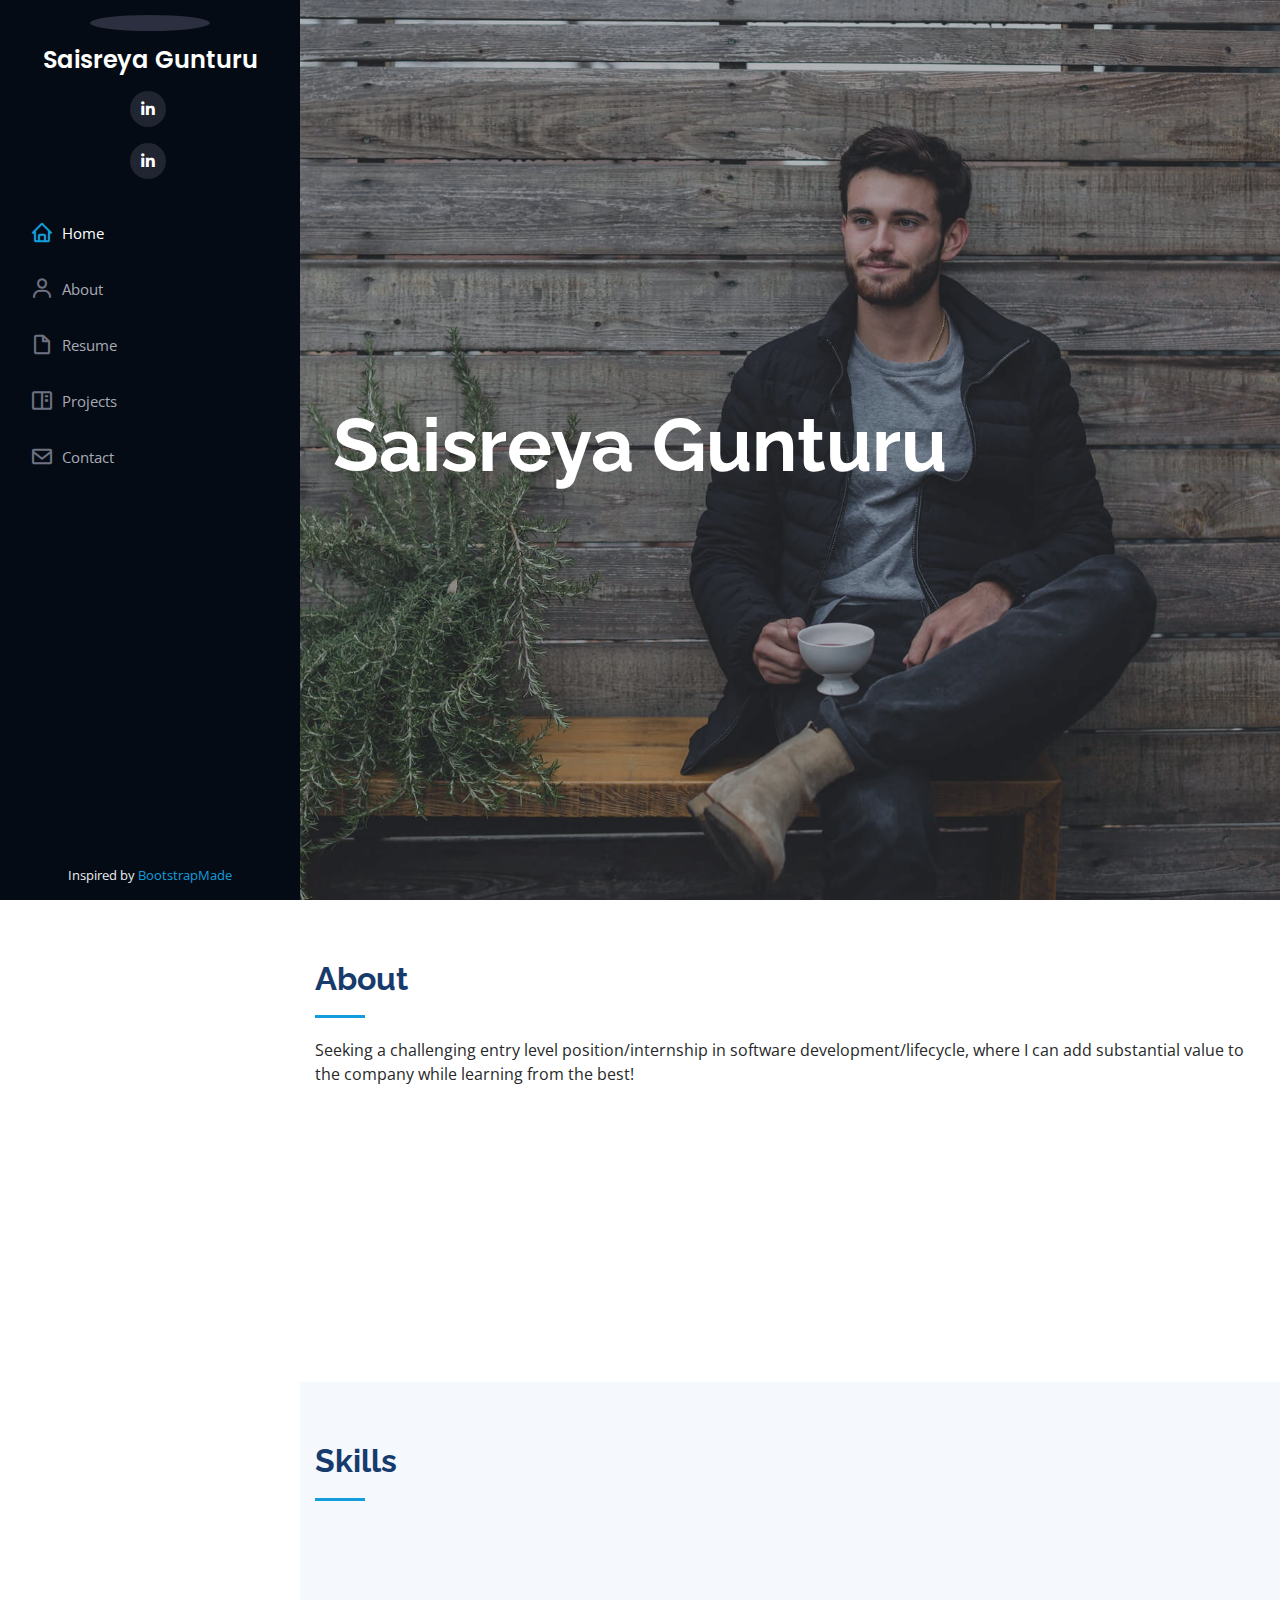
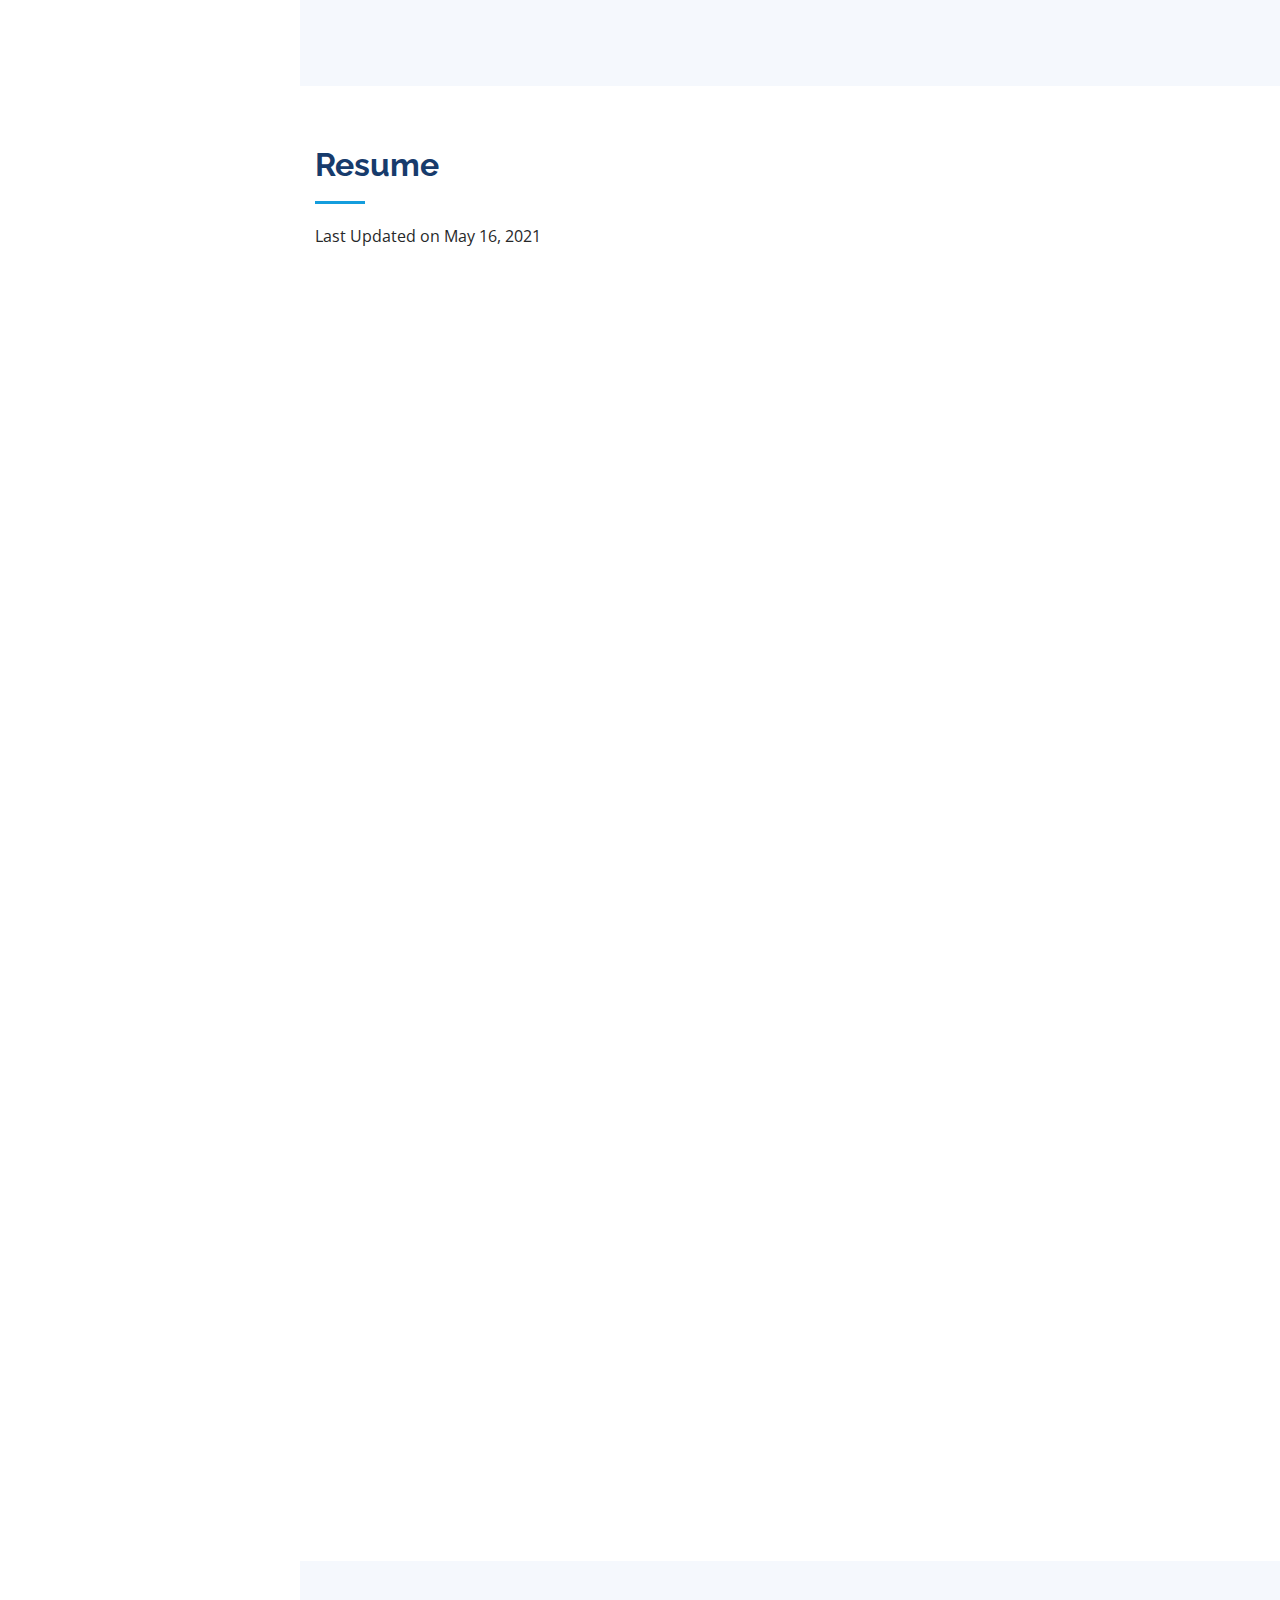
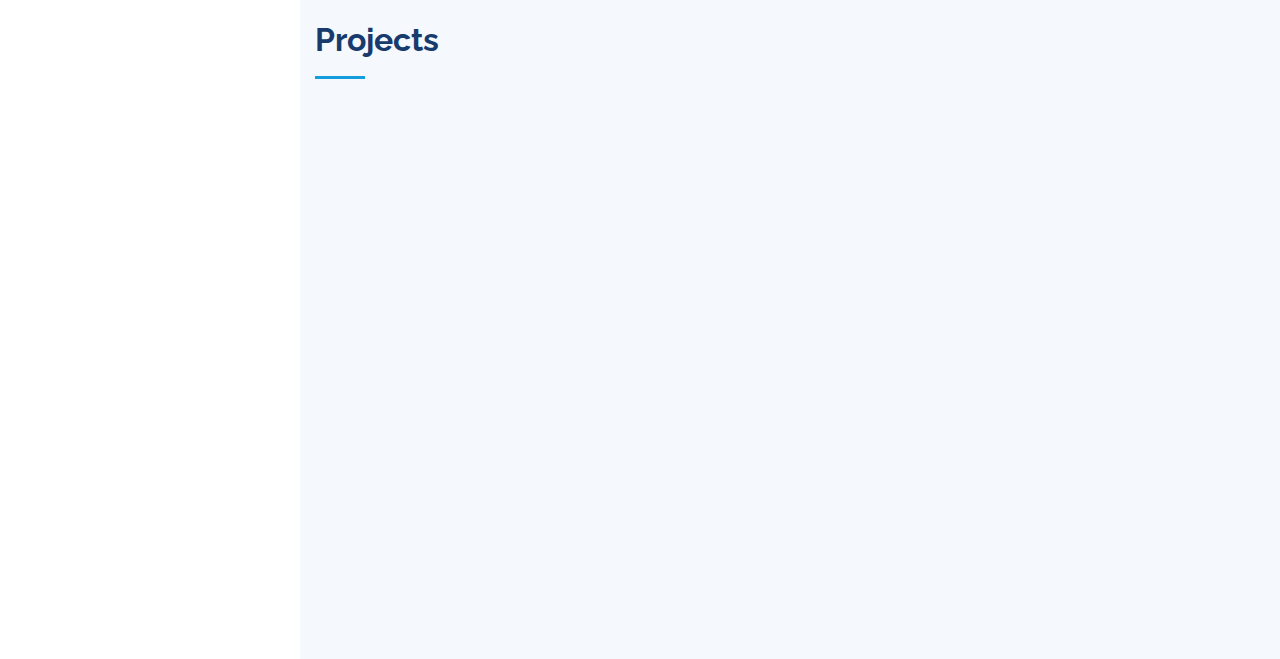
==== commit eba4cf72: "bit more" ====
--- a/index.html
+++ b/index.html
@@ -5,7 +5,7 @@
   <meta charset="utf-8">
   <meta content="width=device-width, initial-scale=1.0" name="viewport">
 
-  <title>Harshith Belagur</title>
+  <title>Saisreya Gunturu</title>
   <meta content="" name="descriptison">
   <meta content="" name="keywords">
 
@@ -46,11 +46,12 @@
 
       <div class="profile">
         <img src="assets/img/image.jpg" alt="" class="img-fluid rounded-circle">
-        <h1 class="text-light"><a href="index.html">Harshith Belagur</a></h1>
+        <h1 class="text-light"><a href="index.html">Saisreya Gunturu</a></h1>
         <div class="social-links mt-3 text-center">
-          <a href="https://www.facebook.com/harshith.belagur" class="facebook"><i class="bx bxl-facebook"></i></a>
-          <a href="https://www.linkedin.com/in/harshith-belagur" class="linkedin"><i class="bx bxl-linkedin"></i></a>
-          <a href="https://twitter.com/harshith1251999" class="twitter"><i class="bx bxl-twitter"></i></a>
+          <a href="https://www.linkedin.com/in/saisreya-gunturu-a939a3207/" class="linkedin"><i class="bx bxl-linkedin"></i></a>
+        </div>
+        <div class="social-links mt-3 text-center">
+          <a href=https://www.github.com/saisreya" class="linkedin"><i class="bx bxl-linkedin"></i></a>
         </div>
       </div>
 
@@ -73,8 +74,7 @@
   <!-- ======= Hero Section ======= -->
   <section id="hero" class="d-flex flex-column justify-content-center align-items-center">
     <div class="hero-container" data-aos="fade-in">
-      <h1 style=font-size:75px>Harshith Belagur</h1>
-      <p>Anything <span class="typed" data-typed-items="Data Science, Machine Learning, Natural Language Processing"></span></p>
+      <h1 style=font-size:75px>Saisreya Gunturu</h1>
     </div>
   </section><!-- End Hero -->
 
@@ -86,7 +86,7 @@
 
         <div class="section-title">
           <h2>About</h2>
-          <p>Process-driven individual with refined interpersonal and multitasking skills looking to join a progressive, fast-paced company that would put my skills and abilities to test, and yet, simultaneously allow me to learn and contribute. Incoming Software Development Engineer at Mastercard India.</p>
+          <p>Seeking a challenging entry level position/internship in software development/lifecycle, where I can add substantial value to the company while learning from the best!</p>
         </div>
 
         <div class="row">
@@ -94,16 +94,15 @@
             <img src="assets/img/unnamed.jpg" class="img-fluid" alt="">
           </div>
           <div class="col-lg-8 pt-4 pt-lg-0 content" data-aos="fade-left">
-            <h3>Data Scientist &amp; Machine Learning Engineer</h3>
             <p class="font-italic">
             </p>
             <div class="row">
               <div class="col-lg-6">
                 <ul>
-                  <li><i class="icofont-rounded-right"></i> <strong>Birthday:</strong> 12 May 1999</li>
-                  <li><i class="icofont-rounded-right"></i> <strong>Website:</strong> harshithbelagur.github.io</li>
-                  <li><i class="icofont-rounded-right"></i> <strong>Phone:</strong> +91 91215 62970</li>
-                  <li><i class="icofont-rounded-right"></i> <strong>City:</strong> Bengaluru, India</li>
+                  <li><i class="icofont-rounded-right"></i> <strong>Birthday:</strong> 31 October 2001</li>
+                  <li><i class="icofont-rounded-right"></i> <strong>Website:</strong> saisreya.github.io</li>
+                  <li><i class="icofont-rounded-right"></i> <strong>Phone:</strong> +1 617 407 1210 </li>
+                  <li><i class="icofont-rounded-right"></i> <strong>City:</strong> Boston, USA</li>
                 </ul>
               </div>
 
@@ -120,17 +119,14 @@
             
               <div class="col-lg-6">
                 <ul>
-                  <li><i class="icofont-rounded-right"></i> <strong>Age:</strong> 21</li>
-                  <li><i class="icofont-rounded-right"></i> <strong>Degree:</strong> Undergrad in Progress <span class="whiteText">ddddddddd</span><span class="blackText">(Graduating in 2021)</span></li>
-                  <li><i class="icofont-rounded-right"></i> <strong>Email:</strong> h.belagur1980@gmail.com</li>
+                  <li><i class="icofont-rounded-right"></i> <strong>Age:</strong> 19</li>
+                  <li><i class="icofont-rounded-right"></i> <strong>Degree:</strong> Bachelors in Computer Science, Boston University - Boston, USA </li>
+                  <li><i class="icofont-rounded-right"></i> <strong>Email:</strong> saisreya@bu.edu </li>
                 </ul>
               </div>
             </div>
-            <p>Founder of <strong>Creightillion Foundation</strong> and <strong>Big Data and Analytics Club, NIT-W</strong></p>
-            <p><strong>TEDx</strong> Speaker</p>
-            <p>
-              Lived for 18 years in the United Arab Emirates and living in India for the past 3 years, pursuing Computer Science and Engineering @ National Institute of Technology, Warangal - India.
-            </p>
+            
+           
             <p>Got an interesting opportunity? Get in touch!</p>
           </div>
         </div>
@@ -139,12 +135,12 @@
     </section><!-- End About Section -->
 
     <!-- ======= Facts Section ======= -->
-    <section id="facts" class="facts">
+    <!-- <section id="facts" class="facts">
       <div class="container">
 
         <div class="section-title">
           <h2>Figures</h2>
-          <p>Numbers from over the last 3 years</p>
+          <p>Numbers from over the last 4 years</p>
         </div>
 
         <div class="row no-gutters">
@@ -184,7 +180,7 @@
         </div>
 
       </div>
-    </section><!-- End Facts Section -->
+    </section>End Facts Section -->
 
     <!-- ======= Skills Section ======= -->
     <section id="skills" class="skills section-bg">
@@ -195,60 +191,28 @@
         </div>
 
         <div class="row skills-content">
-
-          <div class="col-lg-6" data-aos="fade-up">
-
-            <div class="progress">
-              <span class="skill">Python <i class="val">95%</i></span>
-              <div class="progress-bar-wrap">
-                <div class="progress-bar" role="progressbar" aria-valuenow="95" aria-valuemin="0" aria-valuemax="100"></div>
-              </div>
-            </div>
-
-            <div class="progress">
-              <span class="skill">Seaborn and Matplotlib <i class="val">85%</i></span>
-              <div class="progress-bar-wrap">
-                <div class="progress-bar" role="progressbar" aria-valuenow="85" aria-valuemin="0" aria-valuemax="100"></div>
-              </div>
-            </div>
-
-            <div class="progress">
-              <span class="skill"> TensorFlow 2.0<i class="val">80%</i></span>
-              <div class="progress-bar-wrap">
-                <div class="progress-bar" role="progressbar" aria-valuenow="80" aria-valuemin="0" aria-valuemax="100"></div>
-              </div>
-            </div>
-
-          </div>
-
-          <div class="col-lg-6" data-aos="fade-up" data-aos-delay="100">
-
-            <div class="progress">
-              <span class="skill">C++ <i class="val">90%</i></span>
-              <div class="progress-bar-wrap">
-                <div class="progress-bar" role="progressbar" aria-valuenow="90" aria-valuemin="0" aria-valuemax="100"></div>
-              </div>
-            </div>
-
-            <div class="progress">
-              <span class="skill">Numpy and Pandas <i class="val">85%</i></span>
-              <div class="progress-bar-wrap">
-                <div class="progress-bar" role="progressbar" aria-valuenow="85" aria-valuemin="0" aria-valuemax="100"></div>
-              </div>
-            </div>
-
-            <div class="progress">
-              <span class="skill">PyTorch <i class="val">75%</i></span>
-              <div class="progress-bar-wrap">
-                <div class="progress-bar" role="progressbar" aria-valuenow="75" aria-valuemin="0" aria-valuemax="100"></div>
-              </div>
-            </div>
-
-          </div>
-
-        </div>
-
-      </div>
+            <div class="col-lg-6" data-aos="fade-up">
+                <div class="progress">
+                    <span class="skill">Python <i class="val"></i></span>
+                </div>
+                <div class="progress">
+                    <span class="skill">Java<i class="val"></i></span>
+                </div>
+                <div class="progress">
+                    <span class="skill">OCaml <i class="val"></i></span>
+                </div>
+            </div>
+            <div class="col-lg-6" data-aos="fade-up" data-aos-delay="100">
+                <div class="progress">
+                    <span class="skill">C/C++ <i class="val"></i></span>
+                </div>
+                <div class="progress">
+                    <span class="skill">MS Office <i class="val"></i></span>
+                </div>
+            </div>
+        </div>
+
+        </div>
     </section><!-- End Skills Section -->
 
     <!-- ======= Resume Section ======= -->
@@ -257,7 +221,7 @@
 
         <div class="section-title">
           <h2>Resume</h2>
-          <p>Last Updated on February 4, 2021</p>
+          <p>Last Updated on May 16, 2021</p>
         </div>
 
         <div class="row">
@@ -265,62 +229,101 @@
             <h3 class="resume-title">Summary</h3>
             <div class="resume-item pb-0">
               <h4>Harshith Belagur</h4>
-              <p><em>Innovative and data-driven Data Scientist/ Machine Learning Engineer fresher with a powerful skillset capable of delivering results from initial concept to final, polished deliverables.</em></p>
+              <p><em>A Hardworking Junior with a steep learning curve capable of learning new technologies quickly and delivering results. </em></p>
             </div>
 
             <h3 class="resume-title">Education</h3>
             <div class="resume-item">
-              <h4>Bachelor of Technology, Computer Science and Engineering</h4>
-              <h5>2017 - 2021</h5>
-              <p><em>National Institute of Technology, Warangal, TS</em></p>
-              <p>CGPA - <strong>8.81</strong> (upto Semester 7)</p>
+              <h4>Bachelors in Computer Science</h4>
+              <h5>2019 - 2023</h5>
+              <p><em>Boston University, BU</em></p>
+              <p>GPA - <strong>3.6</strong> (upto Semester 4)</p>
               <p><strong>Activities - <ul>
-              <li>Big Data and Analytics Club</li>
-              <li>Computer Science and Engineering Association</li>
-              <li>IEEE Student Body</li>
-              <li>Student Council</li>
-              <li>Literary and Debating Club</li>
+              <li>Undergraduate Research Opportunities Office Assistant</li>
+              <li>Peer Mentor</li>
               </ul></p></strong>
             </div>
-            <div class="resume-item">
+            <!-- <div class="resume-item">
               <h4>High School (CBSE)</h4>
               <h5>2007 - 2017</h5>
               <p><em>Our Own English High School Boys', Sharjah, United Arab Emirates</em></p>
               <p>Served as President of Student Council and Member of Literary Club and Debating Society</p>
               <p>Grade 12 - 92.2%</p>
               <p>Grade 10 - 10.0 CGPA</p>
-            </div>
-          </div>
-          <div class="col-lg-6" data-aos="fade-up" data-aos-delay="100">
+            </div> -->
             <h3 class="resume-title">Professional Experience</h3>
             <div class="resume-item">
-              <h4>AI Researcher, Skylark Labs</h4>
-              <h5>August, 2020 - Present</h5>
+              <h4>Undergraduate Research Opportunities Office Assistant</h4>
+              <h5>September 2019 - Present</h5>
+              <p><em>Boston University, Boston, MA</em></p>
               <ul>
-               <li>Working on Computer Vision projects aimed at enhancing community welfare through its use in drone technology.</li>
+               <li>Refined and honed the various publications of our research initiatives for the layman</li>
+               <li>Monitored and coordinated Symposium planning and implementation</li>
+               <li>Interfaced with the public and visitors to the Undergraduate Research Opportunities Program
+                office, ensuring successful communication and coordination of our research agendas with
+                various stakeholders and interested parties.</li>
+                
               </ul>
             </div>
+
+          </div>
+
+          <div class="col-lg-6" data-aos="fade-up" data-aos-delay="100">
+
             <div class="resume-item">
-              <h4>Summer Intern, Fidelity Investments (AI Incubator) </h4>
-              <h5>May, 2020 - June, 2020</h5>
-              <p><em>Chennai, India </em></p>
+              <h4>Peer Mentor </h4>
+              <h5>September 2020 - Present </h5>
+              <p><em>Boston University, Boston, MA</em></p>
               <ul>
-                <li>Worked on developing a Fact Generator from Financial Documents and Regulatory Filings </li>
-                <li>Leveraged cutting-edge NLP Models including - <strong>Google's T5, Microsoft's ProphetNet, HuggingFace Transformers, BERTSUMABS, and custom models </strong>for the task of summarization</li>
-                <li>Constructed Knowledge Graphs from spaCy, NeuralCoref, StanfordCoreNLP, and used Neo4j to store and query</li>
+                <li> Was an International Peer Mentor with the Mentor Collective</li>
+                <li>Guided students at Boston University during their first year</li>
+                <li>Lead students through a difficult and complicated semester and situations</li>
               </ul>
             </div>
+
             <div class="resume-item">
-              <h4>Winter Intern, SAP Labs</h4>
-              <h5>December, 2018 - January, 2019</h5>
-              <p><em>Dubai, United Arab Emirates</em></p>
+              <h4>Librarian's Assistant</h4>
+              <h5>May 2016 - May 2017</h5>
+              <p><em> Saibaba Central School, Ongole, India</em></p>
               <ul>
-                <li>Developing web applications on the cloud using the SAP Cloud Foundry</li>
-                <li>Used OData services and the REST Architecture to develop other related services</li>
-                <li>Experimented with SAP Leonardo - Machine Learning</li>
-                <li>Worked with Hyperledger Composer using the Hyperledger Fabric to create Blockchain applications</li>
+                <li>Helped to organize more than 15000 books.</li>
+                <li>Helped keep record of the books electronically</li>
+                <li> Labeled and arranged books. </li>
+                <li>Helped patrons find and use rare manuscripts</li>
               </ul>
             </div>
+
+            <div class="resume-item">
+              <h4>Medical Camp Assistant</h4>
+              <h5>May 2017 - May 2018</h5>
+              <p><em> Saipatham, Shirdi, India</em></p>
+              <ul>
+                <li> Helped patients to give required medicine.  </li>
+                <li> Helped over 100 hours assisting doctors and patients at a free medical camp. </li>
+                <li> Helped to keep patient records.</li>
+                <li> Comforted patients and kept them calm before they saw the doctor </li>
+              </ul>
+            </div>
+
+            
+            , Saipatham, Tiruvannamalai, India
+            
+            <div class="resume-item">
+              <h4>Mobile Application Developer</h4>
+              <h5>May 2016 - May 2018</h5>
+              <p><em> Saibaba Central School, Ongole, India</em></p>
+              <ul>
+               <li> Created the Haritachala Organics App to keep track of an organic farm’s logistics.</li>
+               <li> Identified market need and gathered requirements </li> 
+               <li> Designed and developed the android app using java </li>
+               <li> Market tested and modified based on feedback </li>  
+                
+              </ul>
+            </div>
+
+
+
+
           </div>
         </div>
 
@@ -339,134 +342,56 @@
           <div class="col-lg-12 d-flex justify-content-center">
             <ul id="portfolio-flters">
               <li data-filter="*" class="filter-active">All</li>
-              <li data-filter=".filter-app">Data Science</li>
+              <!-- <li data-filter=".filter-app">Data Science</li>
               <li data-filter=".filter-card">Machine Learning</li>
-              <li data-filter=".filter-web">Other</li>
+              <li data-filter=".filter-web">Other</li> -->
             </ul>
           </div>
         </div>
 
         <div class="row portfolio-container" data-aos="fade-up" data-aos-delay="100">
+
+
+
+          <div class="col-lg-4 col-md-6 portfolio-item filter-app">
+            <div class="portfolio-wrap">
+              <img src="assets/img/portfolio/ocamllogo.png" class="img-fluid" alt="" style="height:300px; width:400px" class="center">
+              <div class="portfolio-links">
+                <a href="https://github.com/saisreya/OCaml_Interpreter" title="More Details"><i class="bx bx-link"></i></a>
+              </div>
+              <div class="project-text"><p>Structured Language Interprter in OCaml</p></div>
+            </div>
+          </div>
+
+          <div class="col-lg-4 col-md-6 portfolio-item filter-app">
+            <div class="portfolio-wrap">
+              <img src="assets/img/portfolio/doccmp.jpg" class="img-fluid" alt="" style="height:300px; width:400px" class="center">
+              <div class="portfolio-links">
+                <a href="https://github.com/saisreya/Document_Camparision" title="More Details"><i class="bx bx-link"></i></a>
+              </div>
+              <div class="project-text"><p>Document Comparision</p></div>
+            </div>
+          </div>          
 
           <div class="col-lg-4 col-md-6 portfolio-item filter-card">
             <div class="portfolio-wrap">
-              <img src="assets/img/portfolio/portfolio-7.jpeg" class="img-fluid" alt="" style="height:300px; width:400px;" class="center">
-              <div class="project-text"><p>Parameter Tuning in Artificial Neural Networks – A Novel Optimization Approach</p></div>
-            </div>
-          </div>
-
-          <div class="col-lg-4 col-md-6 portfolio-item filter-app">
-            <div class="portfolio-wrap">
-              <img src="assets/img/portfolio/portfolio-8.jpg" class="img-fluid" alt="" style="height:300px; width:400px" class="center">
-              <div class="project-text"><p>Prediction of Liver Diseases in Indian Patients</p></div>
-            </div>
-          </div>
-
-          <div class="col-lg-4 col-md-6 portfolio-item filter-app">
-            <div class="portfolio-wrap">
-              <img src="assets/img/portfolio/portfolio-9.jpg" class="img-fluid" alt="" style="height:300px; width:400px" class="center">
+              <img src="assets/img/portfolio/rpncalc.png" class="img-fluid" alt="" style="height:300px; width:300px" >
               <div class="portfolio-links">
-                <a href="https://github.com/harshithbelagur/fraud_detection" title="More Details"><i class="bx bx-link"></i></a>
-              </div>
-              <div class="project-text"><p>Kaggle IEEE Fraud Detection</p></div>
-            </div>
-          </div>
-
-          <div class="col-lg-4 col-md-6 portfolio-item filter-app">
-            <div class="portfolio-wrap">
-              <img src="assets/img/portfolio/portfolio-1.png" class="img-fluid" alt="" style="height:300px; width:300px" class="center">
-              <div class="project-text"><p>Kaggle Boston airbnb Analysis </p></div>
-            </div>
-          </div>
-
-          <div class="col-lg-4 col-md-6 portfolio-item filter-card">
-            <div class="portfolio-wrap">
-              <img src="assets/img/portfolio/portfolio-2.png" class="img-fluid" alt="" style="height:300px; width:400px" class="center">
-              <div class="portfolio-links">
-                <a href="https://github.com/harshithbelagur/Neural-Machine-Translation" title="More Details"><i class="bx bx-link"></i></a>
-              </div>
-              <div class="project-text"><p>Neural Machine Translation using Bahdanau Attention</p></div>
-            </div>
-          </div>
-
-          <div class="col-lg-4 col-md-6 portfolio-item filter-app">
-            <div class="portfolio-wrap">
-              <img src="assets/img/portfolio/portfolio-3.png" class="img-fluid" alt="" style="height:300px; width:400px" class="center">
-              <div class="portfolio-links">
-                <a href="https://github.com/harshithbelagur/Data-Science" title="More Details"><i class="bx bx-link"></i></a>
-              </div>
-              <div class="project-text"><p>Implementing and Visualizing Multivariate Regression from Scratch</p></div>
-            </div>
-          </div>
-
-          <div class="col-lg-4 col-md-6 portfolio-item filter-web">
-            <div class="portfolio-wrap">
-              <img src="assets/img/portfolio/portfolio-4.png" class="img-fluid" alt="" style="height:300px; width:400px" class="center">
-              <div class="portfolio-links">
-                <a href="https://github.com/harshithbelagur/padhoindia-app" title="More Details"><i class="bx bx-link"></i></a>
-              </div>
-              <div class="project-text"><p>Padho India iOS App</p></div>
-            </div>
-          </div>
-
-          <div class="col-lg-4 col-md-6 portfolio-item filter-card">
-            <div class="portfolio-wrap">
-              <img src="assets/img/portfolio/portfolio-5.jpg" class="img-fluid" alt="" style="height:300px; width:400px" class="center">
-              <div class="project-text"><p>Brain Image Resolution – An Academic Survey using Transfer Learning</p></div>
-            </div>
-          </div>
-
-          <div class="col-lg-4 col-md-6 portfolio-item filter-card">
-            <div class="portfolio-wrap">
-              <img src="assets/img/portfolio/portfolio-6.png" class="img-fluid" alt="" style="height:250px; width:400px" class="center">
-              <div class="project-text"><p></p><p></p><p>Detecting Stress and Depression in Teenagers on Twitter</p></div>
-            </div>
-          </div>
+                <a href="https://github.com/saisreya/RPN_Calculator" title="More Details"><i class="bx bx-link"></i></a>
+              </div>
+              <div class="project-text"><p>RPN Calculator</p></div>
+            </div>
+          </div>
+
+     
           
-          <div class="col-lg-4 col-md-6 portfolio-item filter-web">
-            <div class="portfolio-wrap">
-              <img src="assets/img/portfolio/portfolio-10.jpg" class="img-fluid" alt="" style="height:300px; width:400px" class="center">
-              <div class="portfolio-links">
-                <a href="https://github.com/harshithbelagur/dbproject" title="More Details"><i class="bx bx-link"></i></a>
-              </div>
-              <div class="project-text"><p>Designing a SQL Database for an Online-Shopping Congolomerate</p></div>
-            </div>
-          </div>
-
-          <div class="col-lg-4 col-md-6 portfolio-item filter-web">
-            <div class="portfolio-wrap">
-              <img src="assets/img/portfolio/portfolio-11.png" class="img-fluid" alt="" style="height:300px; width:300px" class="center">
-              <div class="portfolio-links">
-                <a href="https://github.com/harshithbelagur/mutli-docker" title="More Details"><i class="bx bx-link"></i></a>
-              </div>
-              <div class="project-text"><p>Deploying a Kubernetes application on AWS using nginx and Travis CI</p></div>
-            </div>
-          </div>
-
-          <div class="col-lg-4 col-md-6 portfolio-item filter-card">
-            <div class="portfolio-wrap">
-              <img src="assets/img/portfolio/portfolio-12.jpg" class="img-fluid" alt="" style="height:300px; width:300px" >
-              <div class="portfolio-links">
-                <a href="https://github.com/harshithbelagur/GPT2-Implementation" title="More Details"><i class="bx bx-link"></i></a>
-              </div>
-              <div class="project-text"><p>Implementing GPT2 in PyTorch using Pre-Trained Weights from Hugging Face for a Translation task</p></div>
-            </div>
-          </div>
-
-          <div class="col-lg-4 col-md-6 portfolio-item filter-card">
-            <div class="portfolio-wrap">
-              <img src="assets/img/portfolio/portfolio-13.png" class="img-fluid" alt="" style="height:300px;" >
-              <div class="project-text"><p>Social Distancing Detector</p></div>
-            </div>
-          </div>
-          
         </div>
 
       </div>
     </section><!-- End Portfolio Section -->
 
     <!-- ======= Contact Section ======= -->
-    <section id="contact" class="contact">
+    <!-- <section id="contact" class="contact">
       <div class="container">
 
         <div class="section-title">
@@ -536,7 +461,7 @@
         </div>
 
       </div>
-    </section><!-- End Contact Section -->
+    </section>End Contact Section -->
 
     <!-- ======= Footer ======= -->
   <footer id="footer">
--- a/assets/css/style.css
+++ b/assets/css/style.css
@@ -1,12 +1,12 @@
-/**
-* Template Name: iPortfolio - v1.2.1
-* Template URL: https://bootstrapmade.com/iportfolio-bootstrap-portfolio-websites-template/
-* Author: BootstrapMade.com
-* License: https://bootstrapmade.com/license/
-*/
-
-/*--------------------------------------------------------------
-# General
+/**
+* Template Name: iPortfolio - v1.2.1
+* Template URL: https://bootstrapmade.com/iportfolio-bootstrap-portfolio-websites-template/
+* Author: BootstrapMade.com
+* License: https://bootstrapmade.com/license/
+*/
+
+/*--------------------------------------------------------------
+# General
 --------------------------------------------------------------*/
 body {
   font-family: "Open Sans", sans-serif;
@@ -26,8 +26,15 @@
   font-family: "Raleway", sans-serif;
 }
 
-/*--------------------------------------------------------------
-# Back to top button
+.center {
+  display: block;
+  margin-left: auto;
+  margin-right: auto;
+  width: 50%;
+}
+
+/*--------------------------------------------------------------
+# Back to top button
 --------------------------------------------------------------*/
 .back-to-top {
   position: fixed;
@@ -56,8 +63,8 @@
   transition: background 0.2s ease-in-out;
 }
 
-/*--------------------------------------------------------------
-# Header
+/*--------------------------------------------------------------
+# Header
 --------------------------------------------------------------*/
 #header {
   position: fixed;
@@ -129,8 +136,8 @@
   }
 }
 
-/*--------------------------------------------------------------
-# Navigation Menu
+/*--------------------------------------------------------------
+# Navigation Menu
 --------------------------------------------------------------*/
 /* Desktop Navigation */
 .nav-menu {
@@ -205,8 +212,8 @@
   color: #fff;
 }
 
-/*--------------------------------------------------------------
-# Hero Section
+/*--------------------------------------------------------------
+# Hero Section
 --------------------------------------------------------------*/
 #hero {
   width: 100%;
@@ -272,8 +279,8 @@
   }
 }
 
-/*--------------------------------------------------------------
-# Sections General
+/*--------------------------------------------------------------
+# Sections General
 --------------------------------------------------------------*/
 section {
   padding: 60px 0;
@@ -312,8 +319,8 @@
   margin-bottom: 0;
 }
 
-/*--------------------------------------------------------------
-# About
+/*--------------------------------------------------------------
+# About
 --------------------------------------------------------------*/
 .about .content h3 {
   font-weight: 700;
@@ -340,8 +347,8 @@
   margin-bottom: 0;
 }
 
-/*--------------------------------------------------------------
-# Facts
+/*--------------------------------------------------------------
+# Facts
 --------------------------------------------------------------*/
 .facts {
   padding-bottom: 30px;
@@ -390,11 +397,11 @@
   color: #1f5297;
 }
 
-/*--------------------------------------------------------------
-# Akills
+/*--------------------------------------------------------------
+# Akills
 --------------------------------------------------------------*/
 .skills .progress {
-  height: 50px;
+  height: 25px;
   display: block;
   background: none;
 }
@@ -403,6 +410,7 @@
   padding: 0;
   margin: 0 0 6px 0;
   text-transform: uppercase;
+  font-size: medium;
   display: block;
   font-weight: 600;
   font-family: "Poppins", sans-serif;
@@ -425,8 +433,8 @@
   background-color: #149ddd;
 }
 
-/*--------------------------------------------------------------
-# Resume
+/*--------------------------------------------------------------
+# Resume
 --------------------------------------------------------------*/
 .resume .resume-title {
   font-size: 26px;
@@ -486,8 +494,8 @@
   border: 2px solid #1f5297;
 }
 
-/*--------------------------------------------------------------
-# Portfolio
+/*--------------------------------------------------------------
+# Portfolio
 --------------------------------------------------------------*/
 .portfolio .portfolio-item {
   margin-bottom: 30px;
@@ -531,6 +539,10 @@
   z-index: 1;
 }
 
+.portfolio .portfolio-wrap .project-text{
+  text-align: center;
+}
+
 .portfolio .portfolio-wrap::before {
   content: "";
   background: rgba(255, 255, 255, 0.5);
@@ -542,6 +554,7 @@
   transition: all ease-in-out 0.3s;
   z-index: 2;
   opacity: 0;
+  text-align: center;
 }
 
 .portfolio .portfolio-wrap .portfolio-links {
@@ -551,6 +564,7 @@
   bottom: -60px;
   z-index: 3;
   position: absolute;
+  text-align: center;
   transition: all ease-in-out 0.3s;
   display: flex;
   justify-content: center;
@@ -559,7 +573,7 @@
 .portfolio .portfolio-wrap .portfolio-links a {
   color: #fff;
   font-size: 28px;
-  text-align: center;
+  
   background: rgba(20, 157, 221, 0.75);
   transition: 0.3s;
   width: 50%;
@@ -574,6 +588,7 @@
 }
 
 .portfolio .portfolio-wrap:hover::before {
+  
   top: 0;
   left: 0;
   right: 0;
@@ -586,8 +601,8 @@
   bottom: 0;
 }
 
-/*--------------------------------------------------------------
-# Services
+/*--------------------------------------------------------------
+# Services
 --------------------------------------------------------------*/
 .services .icon-box {
   margin-bottom: 20px;
@@ -640,8 +655,8 @@
   font-size: 14px;
 }
 
-/*--------------------------------------------------------------
-# Testimonials
+/*--------------------------------------------------------------
+# Testimonials
 --------------------------------------------------------------*/
 .testimonials .testimonial-item {
   box-sizing: content-box;
@@ -733,8 +748,8 @@
   }
 }
 
-/*--------------------------------------------------------------
-# Contact
+/*--------------------------------------------------------------
+# Contact
 --------------------------------------------------------------*/
 .contact {
   padding-bottom: 130px;
@@ -911,8 +926,8 @@
   }
 }
 
-/*--------------------------------------------------------------
-# Breadcrumbs
+/*--------------------------------------------------------------
+# Breadcrumbs
 --------------------------------------------------------------*/
 .breadcrumbs {
   padding: 40px 0;
@@ -955,8 +970,8 @@
   }
 }
 
-/*--------------------------------------------------------------
-# Portfolio Details
+/*--------------------------------------------------------------
+# Portfolio Details
 --------------------------------------------------------------*/
 .portfolio-details {
   padding-top: 0;
@@ -1042,8 +1057,8 @@
   }
 }
 
-/*--------------------------------------------------------------
-# Footer
+/*--------------------------------------------------------------
+# Footer
 --------------------------------------------------------------*/
 #footer {
   padding: 15px;
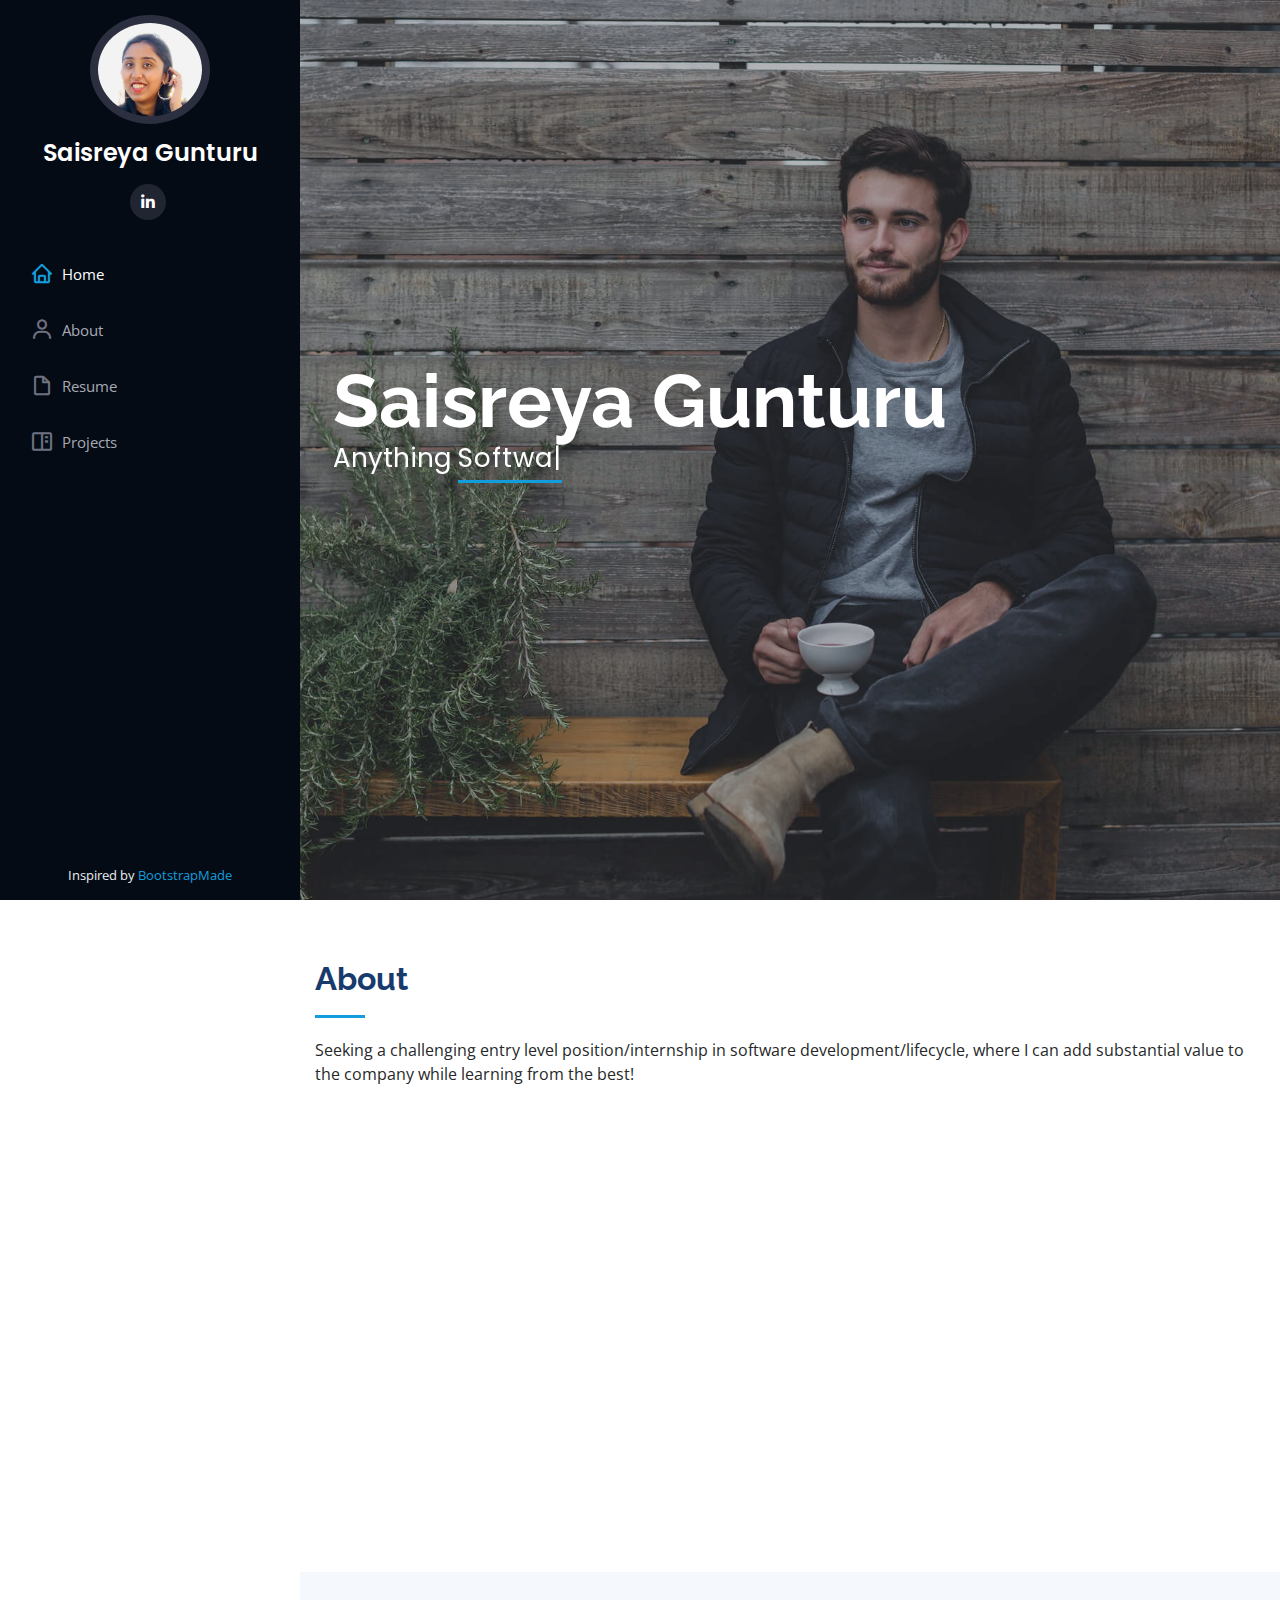
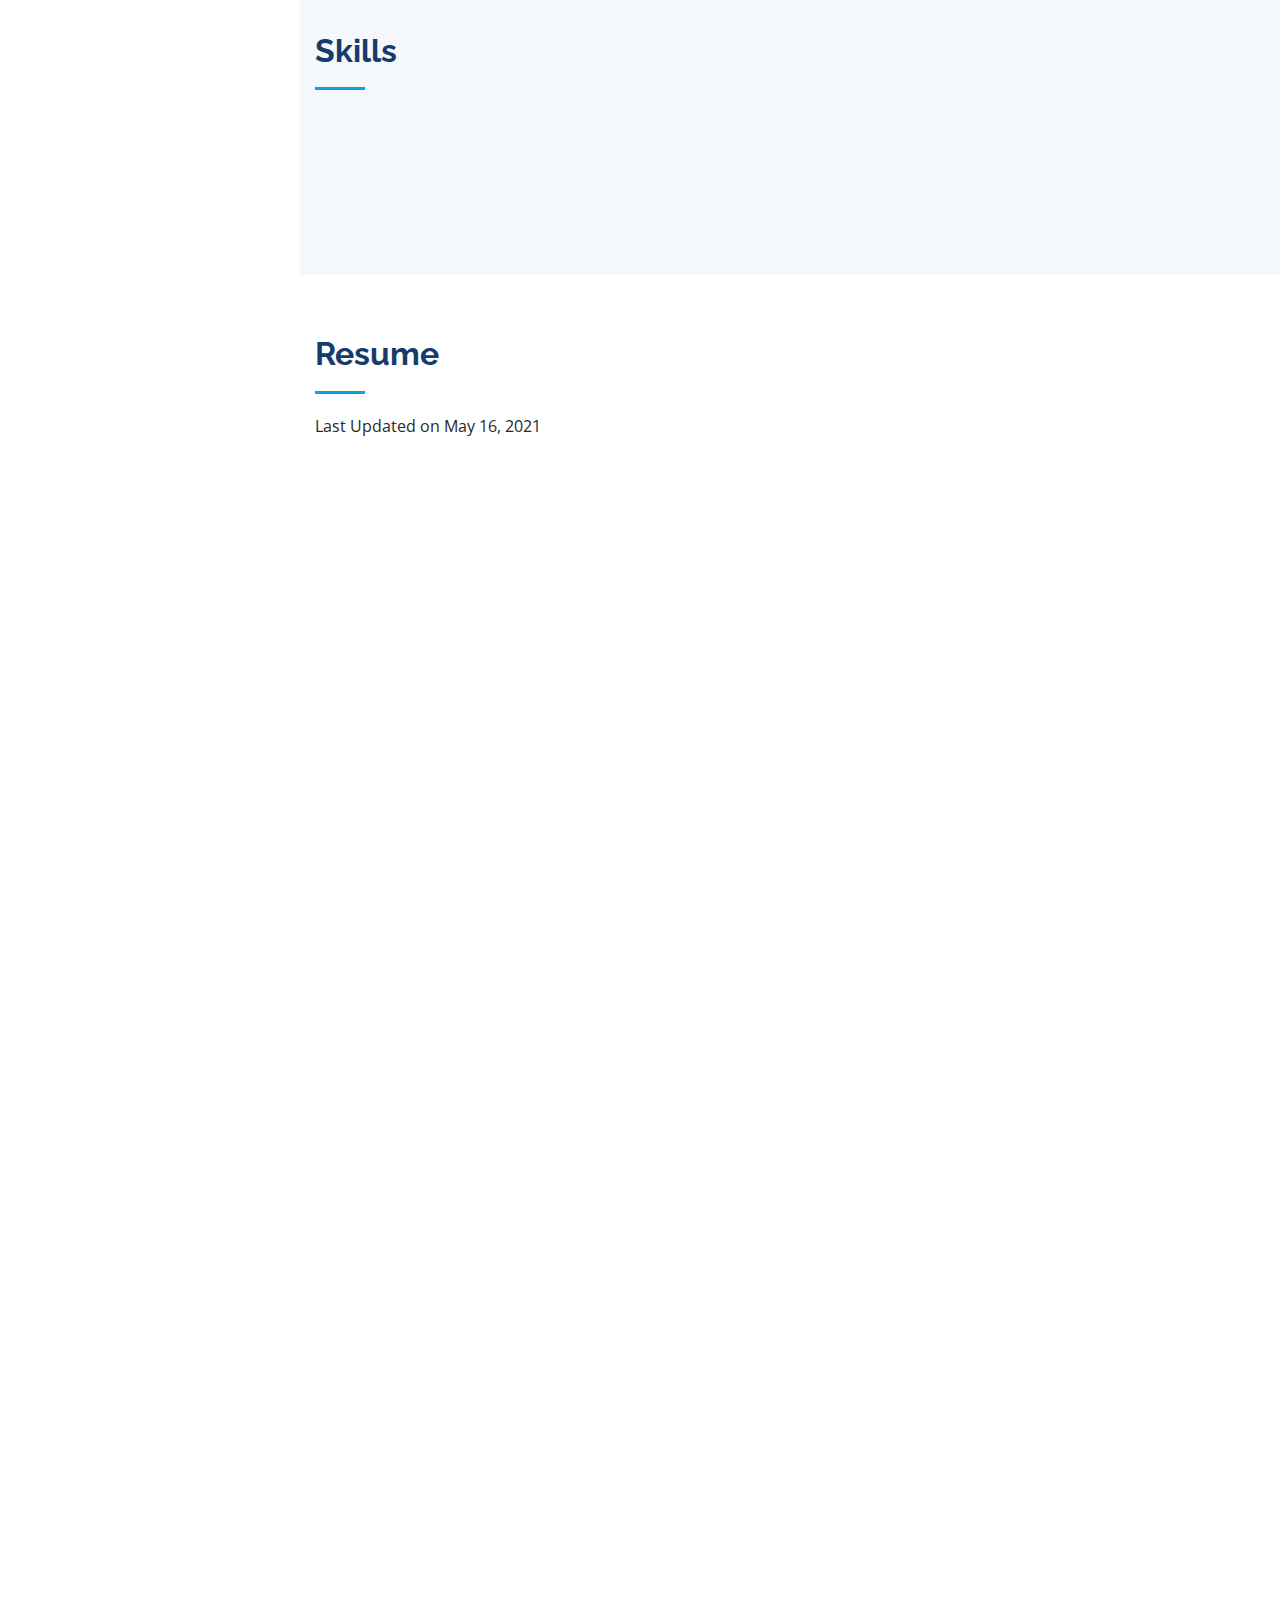
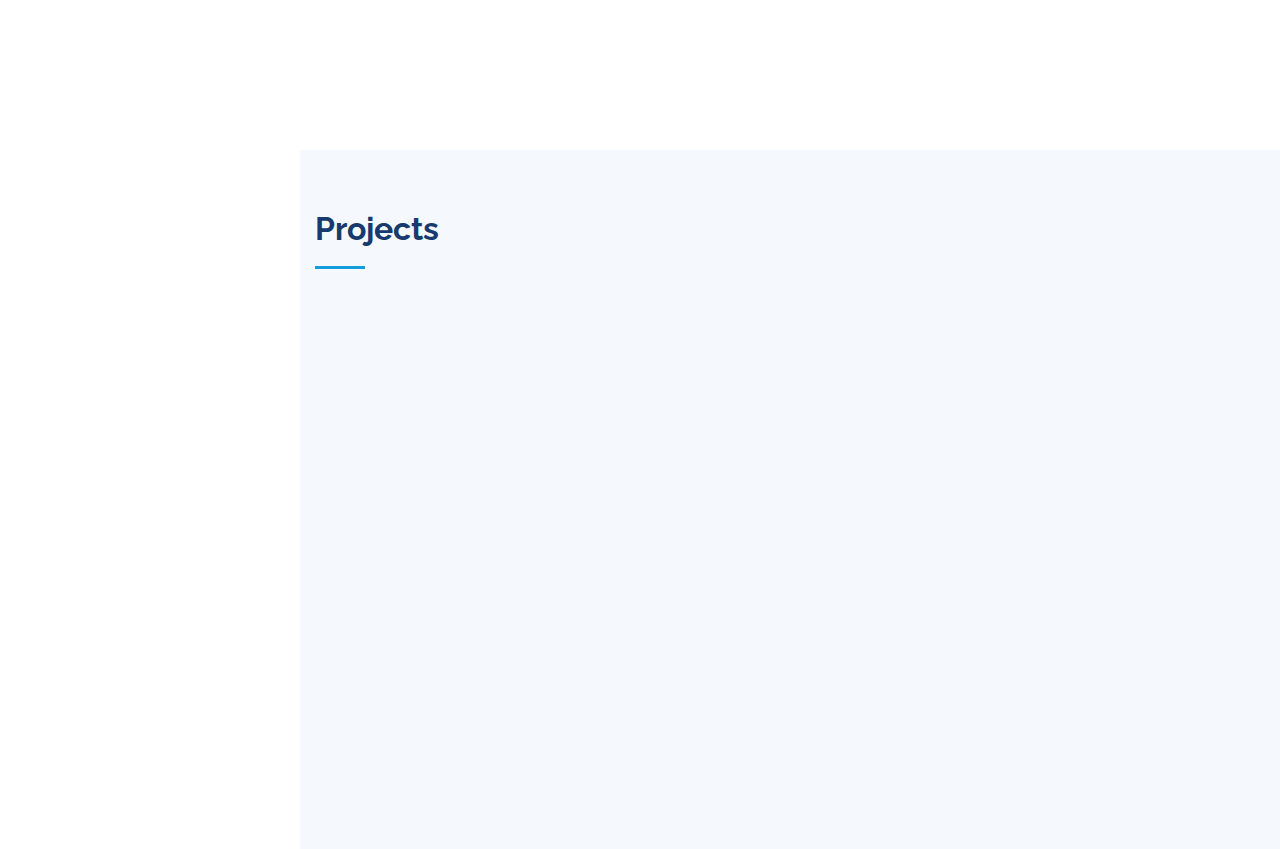
==== commit 6ebacd0a: "to index" ====
--- a/index.html
+++ b/index.html
@@ -45,13 +45,10 @@
     <div class="d-flex flex-column">
 
       <div class="profile">
-        <img src="assets/img/image.jpg" alt="" class="img-fluid rounded-circle">
+        <img src="assets/img/portfolio/sreyapiccircle.jpeg" alt="" class="img-fluid rounded-circle">
         <h1 class="text-light"><a href="index.html">Saisreya Gunturu</a></h1>
         <div class="social-links mt-3 text-center">
           <a href="https://www.linkedin.com/in/saisreya-gunturu-a939a3207/" class="linkedin"><i class="bx bxl-linkedin"></i></a>
-        </div>
-        <div class="social-links mt-3 text-center">
-          <a href=https://www.github.com/saisreya" class="linkedin"><i class="bx bxl-linkedin"></i></a>
         </div>
       </div>
 
@@ -62,7 +59,7 @@
           <li><a href="#resume"><i class="bx bx-file-blank"></i> <span>Resume</span></a></li>
           <li><a href="#portfolio"><i class="bx bx-book-content"></i> Projects</a></li>
           <!-- <li><a href="#services"><i class="bx bx-server"></i> Services</a></li> -->
-          <li><a href="#contact"><i class="bx bx-envelope"></i> Contact</a></li>
+          <!-- <li><a href="#contact"><i class="bx bx-envelope"></i> Contact</a></li> -->
 
         </ul>
       </nav><!-- .nav-menu -->
@@ -75,6 +72,7 @@
   <section id="hero" class="d-flex flex-column justify-content-center align-items-center">
     <div class="hero-container" data-aos="fade-in">
       <h1 style=font-size:75px>Saisreya Gunturu</h1>
+        <p>Anything <span class="typed" data-typed-items="Software Development, Tech"></span></p>
     </div>
   </section><!-- End Hero -->
 
@@ -91,7 +89,7 @@
 
         <div class="row">
           <div class="col-lg-4" data-aos="fade-right">
-            <img src="assets/img/unnamed.jpg" class="img-fluid" alt="">
+            <img src="assets/img/portfolio/sreyapicsquare.jpeg" class="img-fluid" alt="">
           </div>
           <div class="col-lg-8 pt-4 pt-lg-0 content" data-aos="fade-left">
             <p class="font-italic">
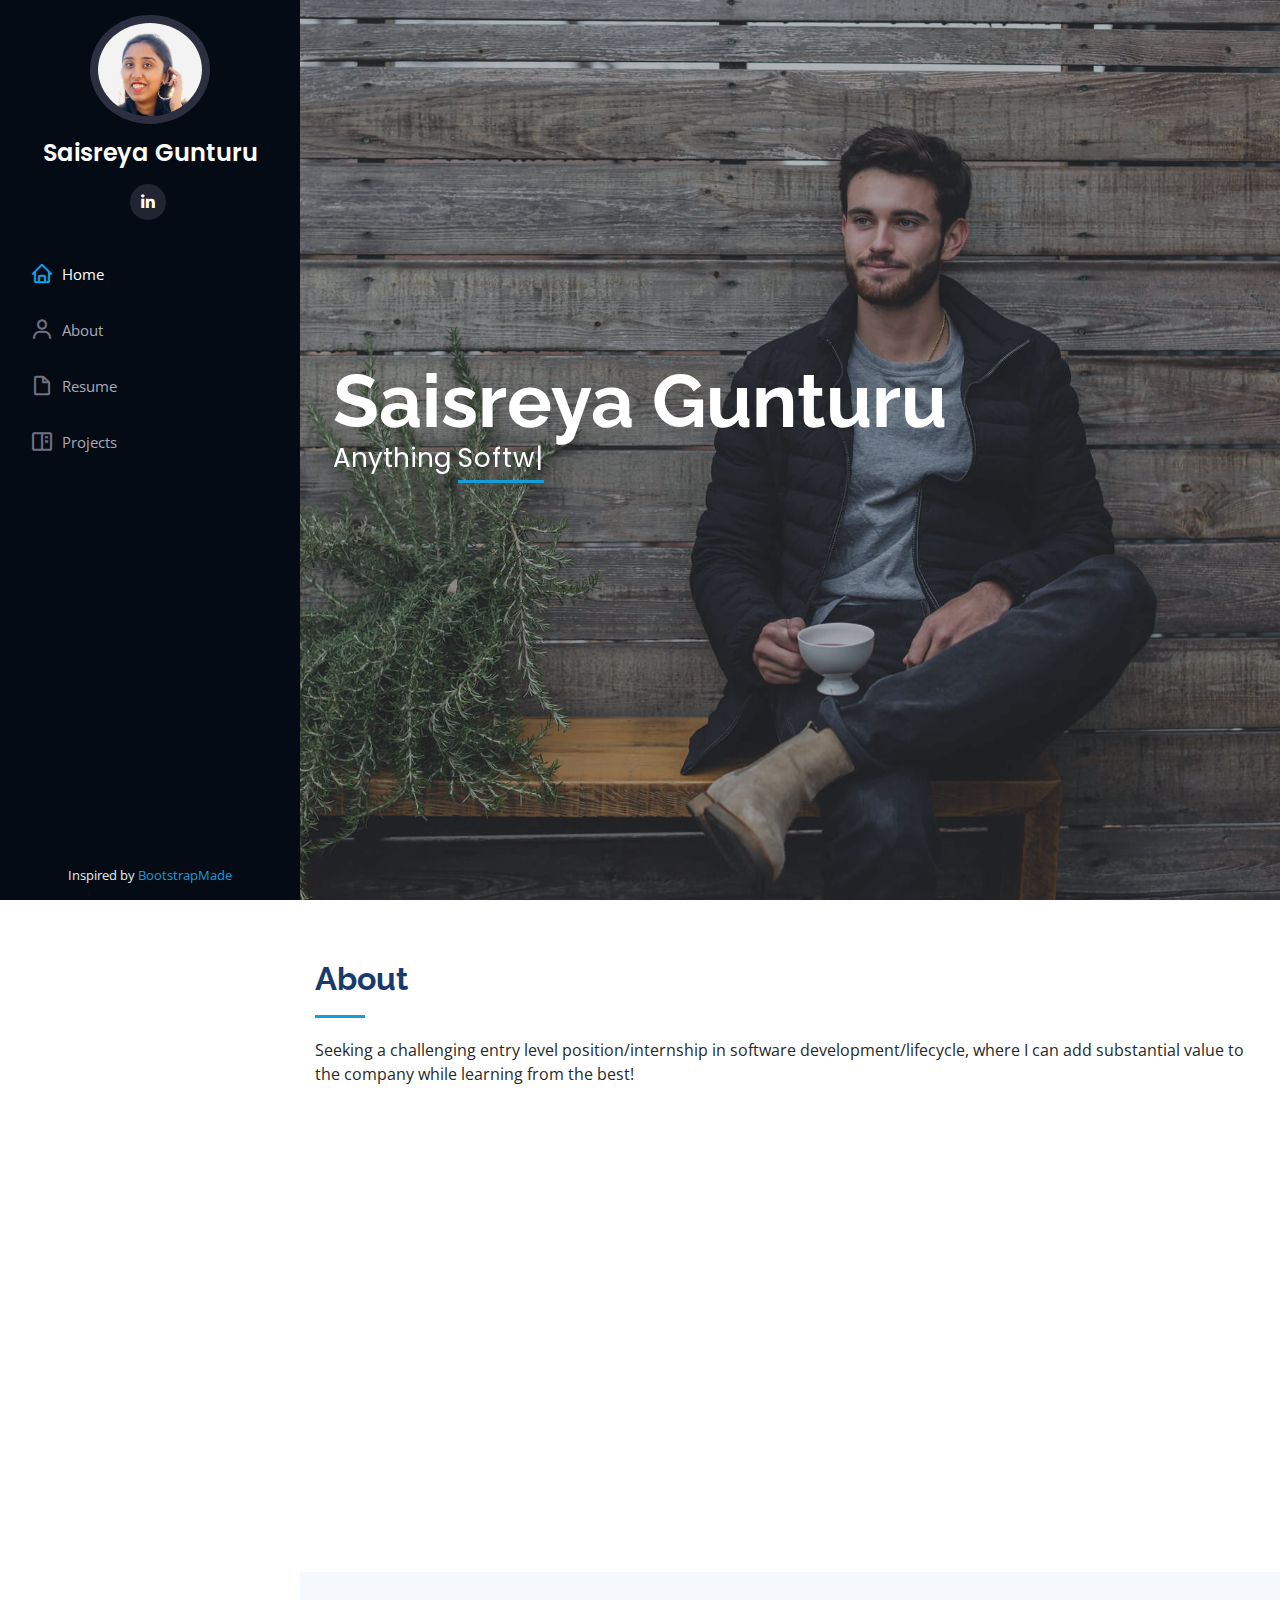
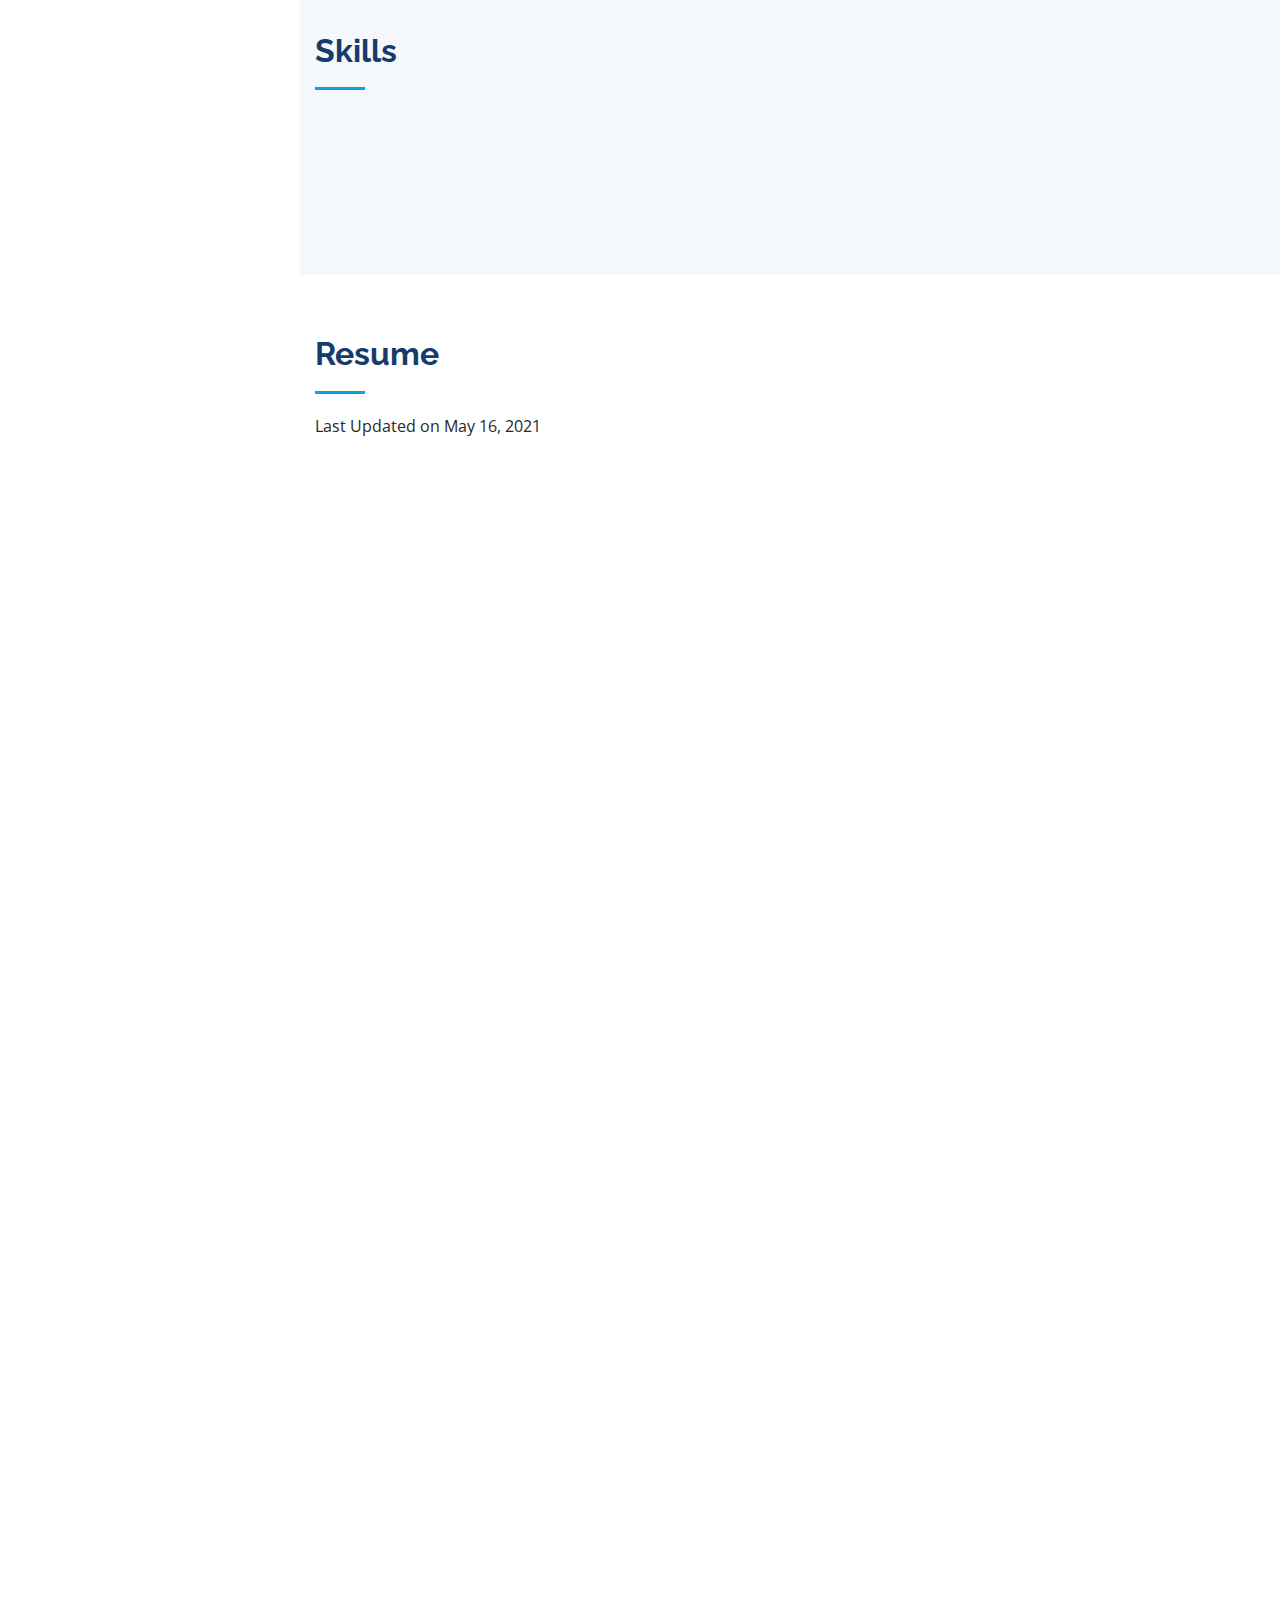
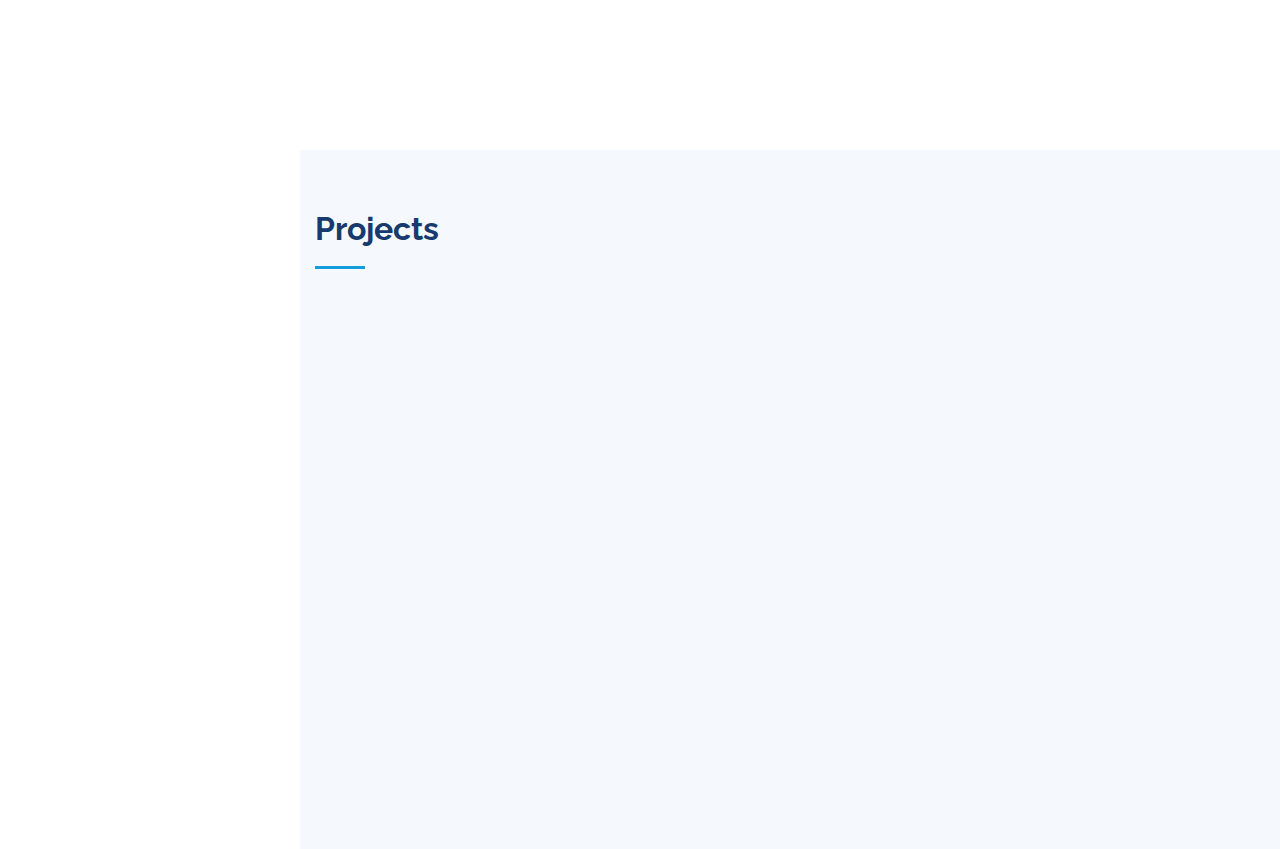
==== commit 949e63fc: "Update index.html" ====
--- a/index.html
+++ b/index.html
@@ -226,7 +226,7 @@
           <div class="col-lg-6" data-aos="fade-up">
             <h3 class="resume-title">Summary</h3>
             <div class="resume-item pb-0">
-              <h4>Harshith Belagur</h4>
+              <h4>Saisreya Gunturu</h4>
               <p><em>A Hardworking Junior with a steep learning curve capable of learning new technologies quickly and delivering results. </em></p>
             </div>
 
@@ -496,4 +496,4 @@
 
 </body>
 
-</html>+</html>
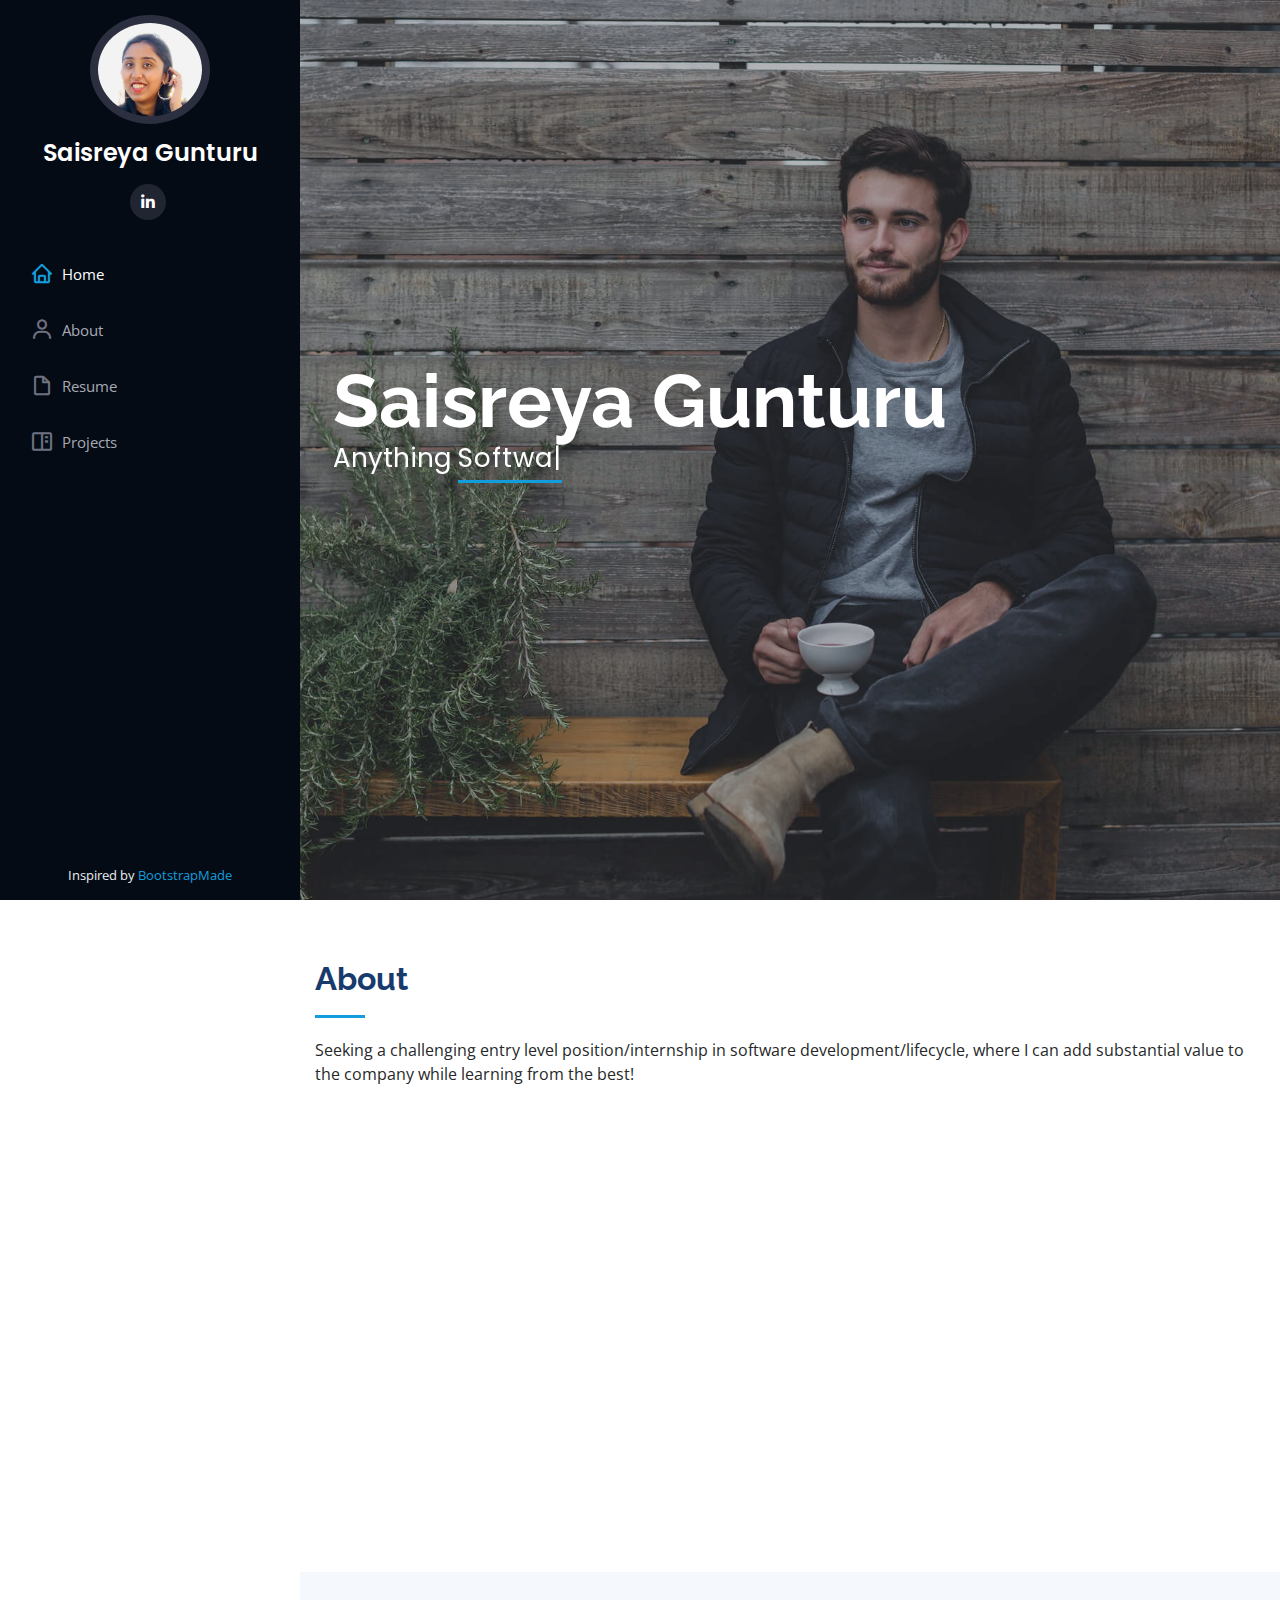
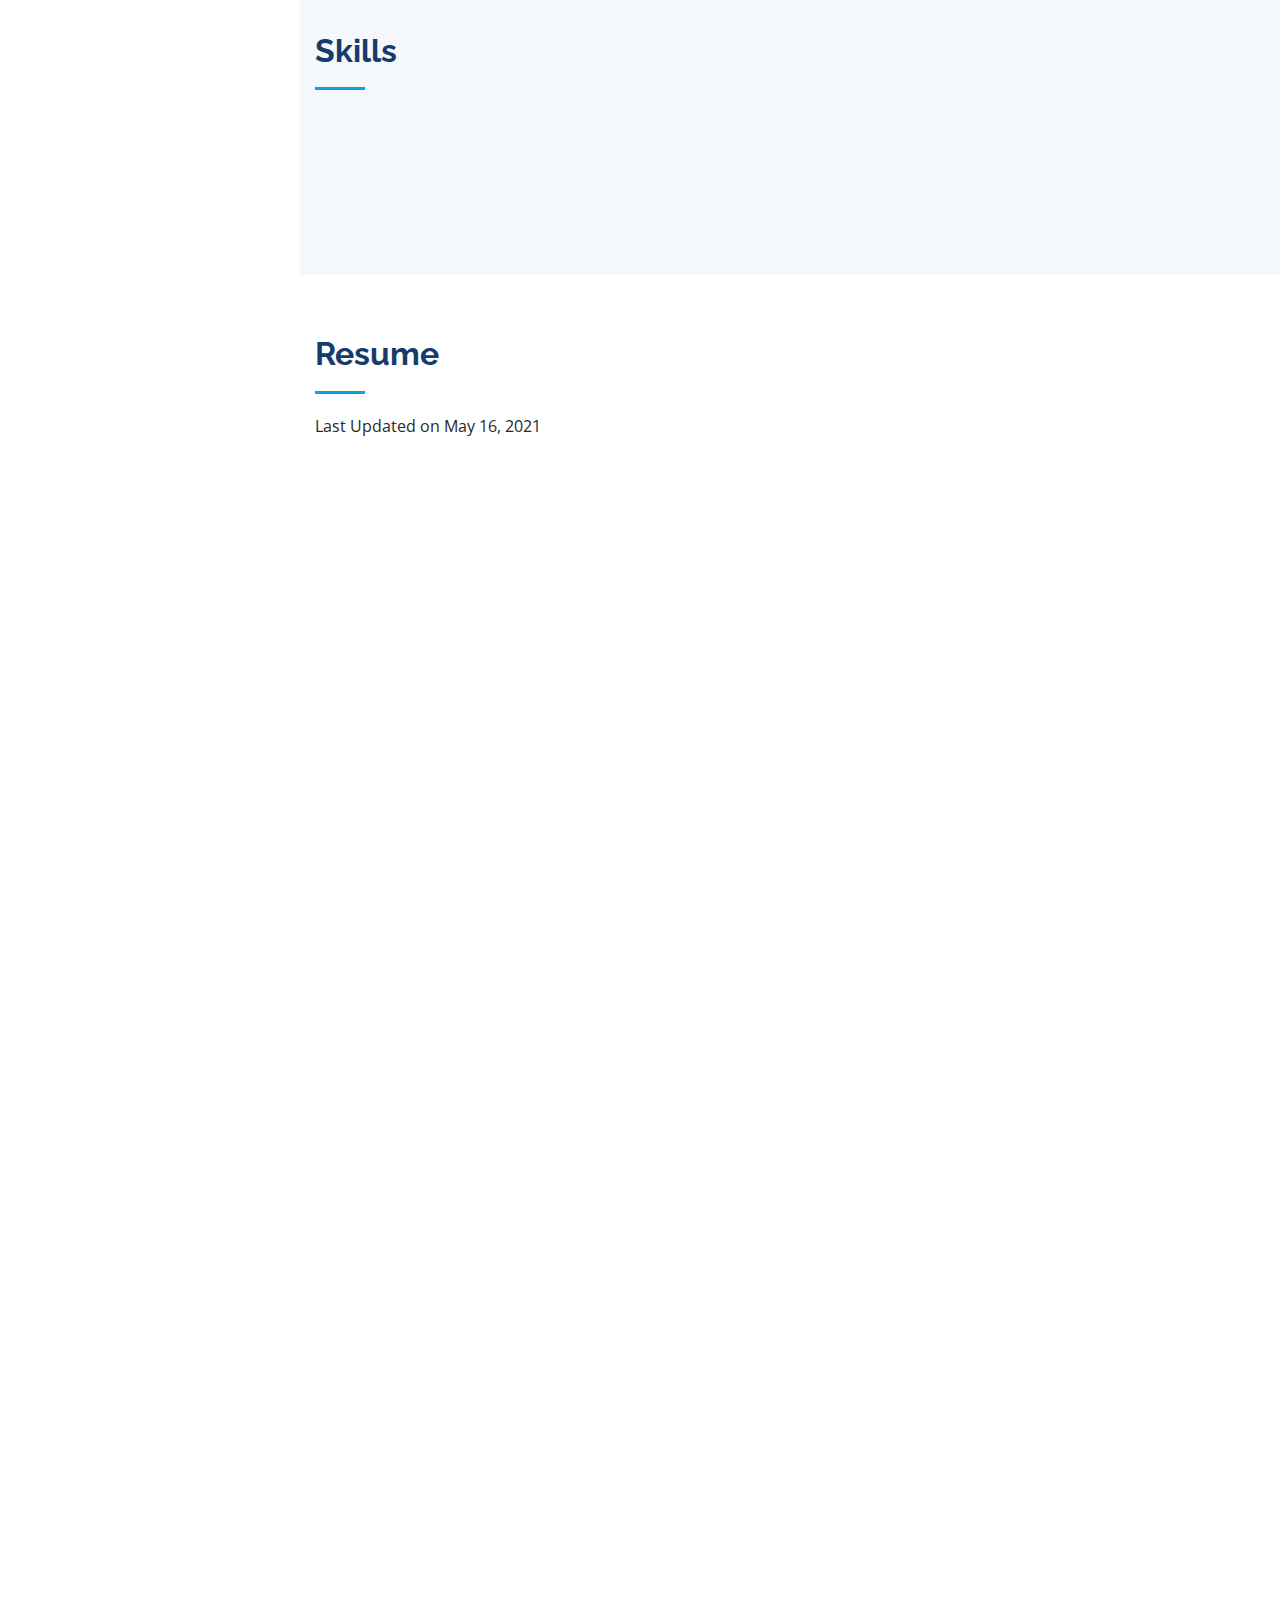
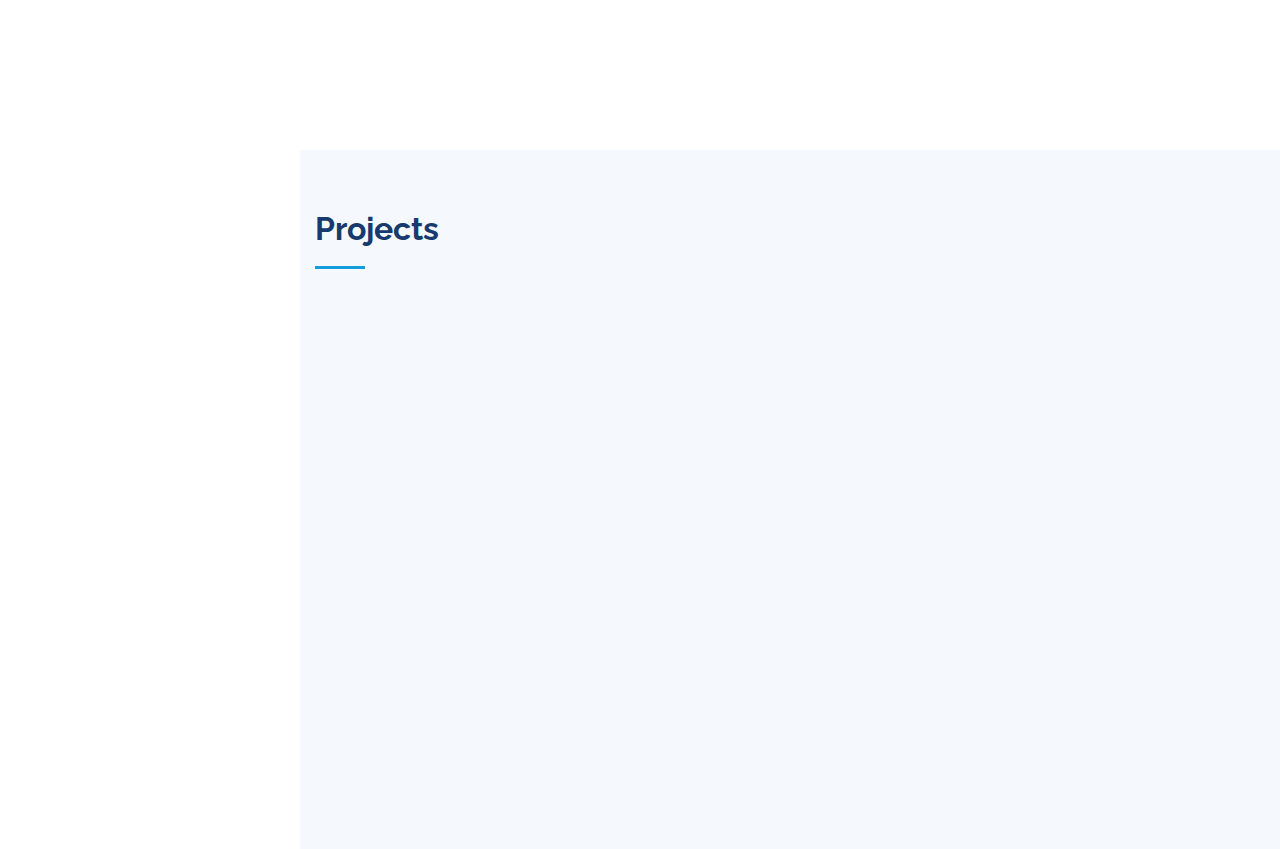
==== commit 4b68edd8: "Update index.html" ====
--- a/index.html
+++ b/index.html
@@ -236,9 +236,10 @@
               <h5>2019 - 2023</h5>
               <p><em>Boston University, BU</em></p>
               <p>GPA - <strong>3.6</strong> (upto Semester 4)</p>
-              <p><strong>Activities - <ul>
+              <p><strong>Activities and Awards - <ul>
               <li>Undergraduate Research Opportunities Office Assistant</li>
               <li>Peer Mentor</li>
+              <li>Dean's List </li>
               </ul></p></strong>
             </div>
             <!-- <div class="resume-item">
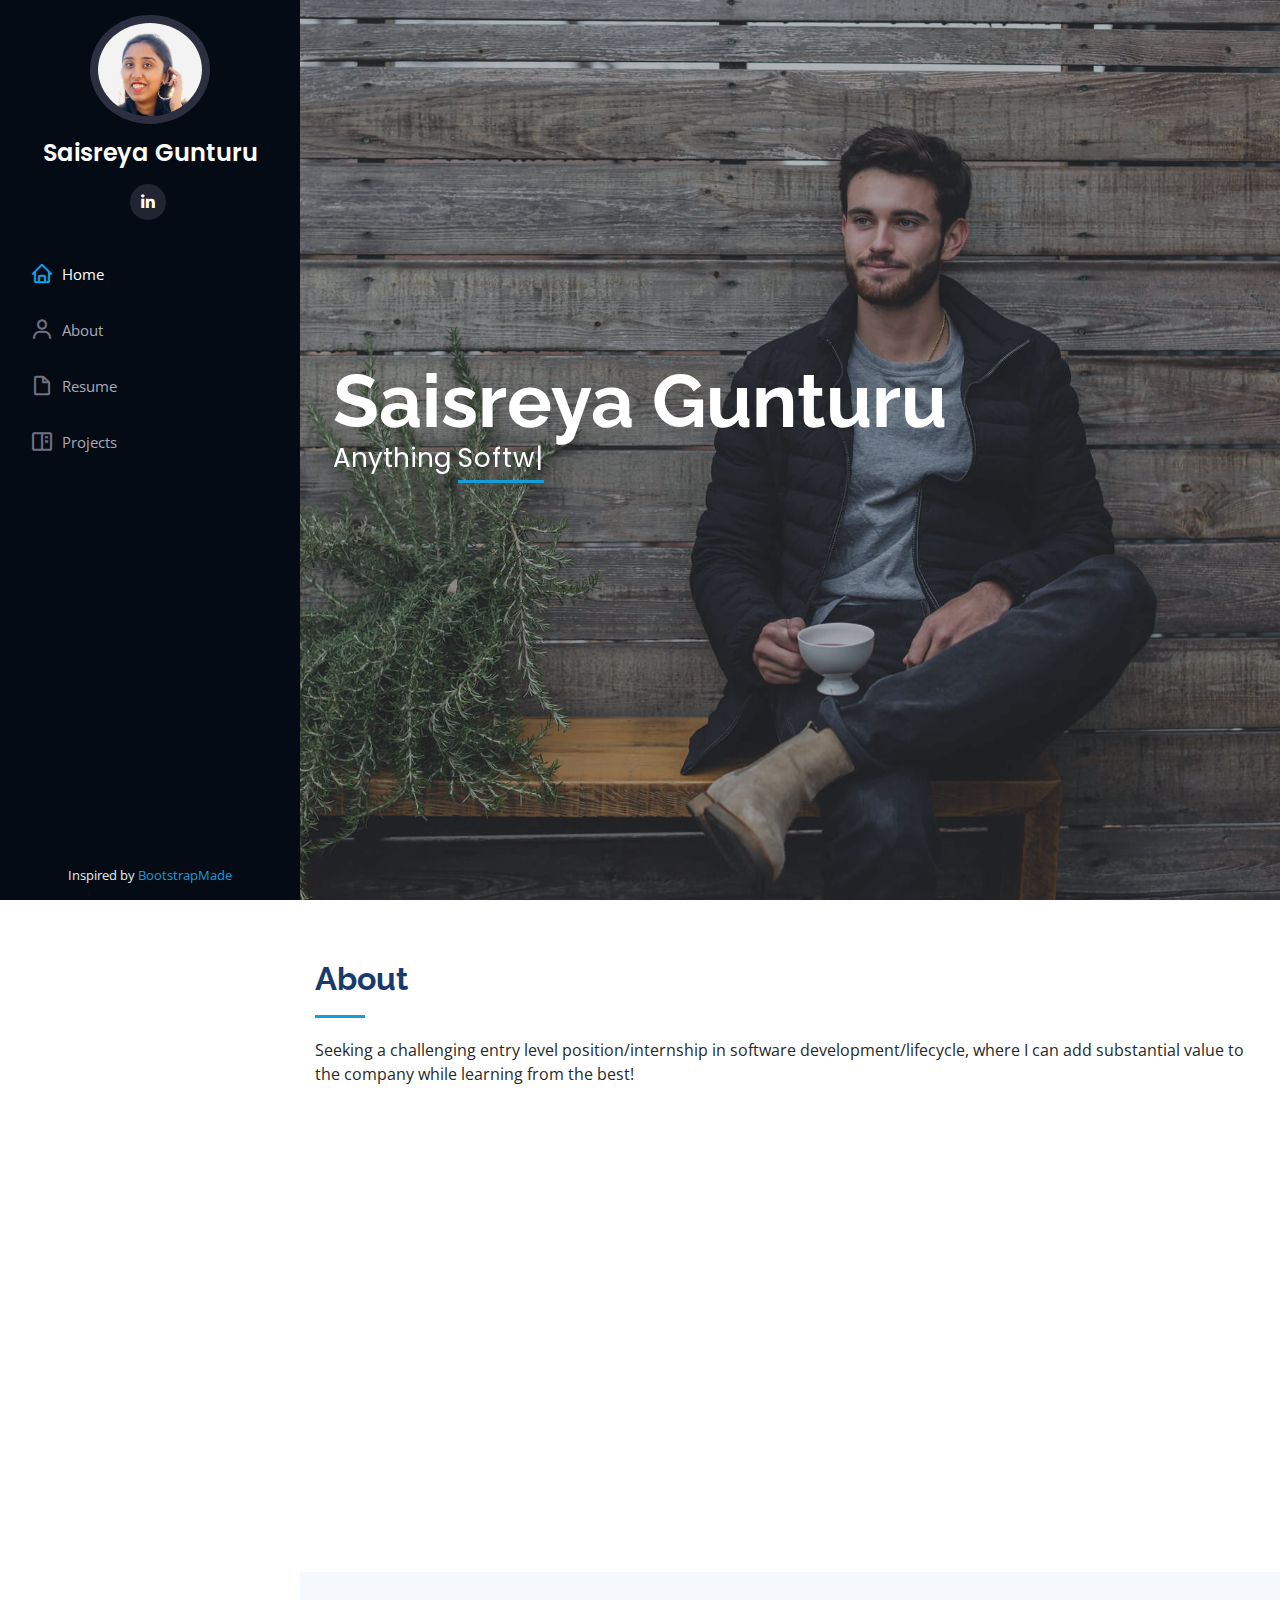
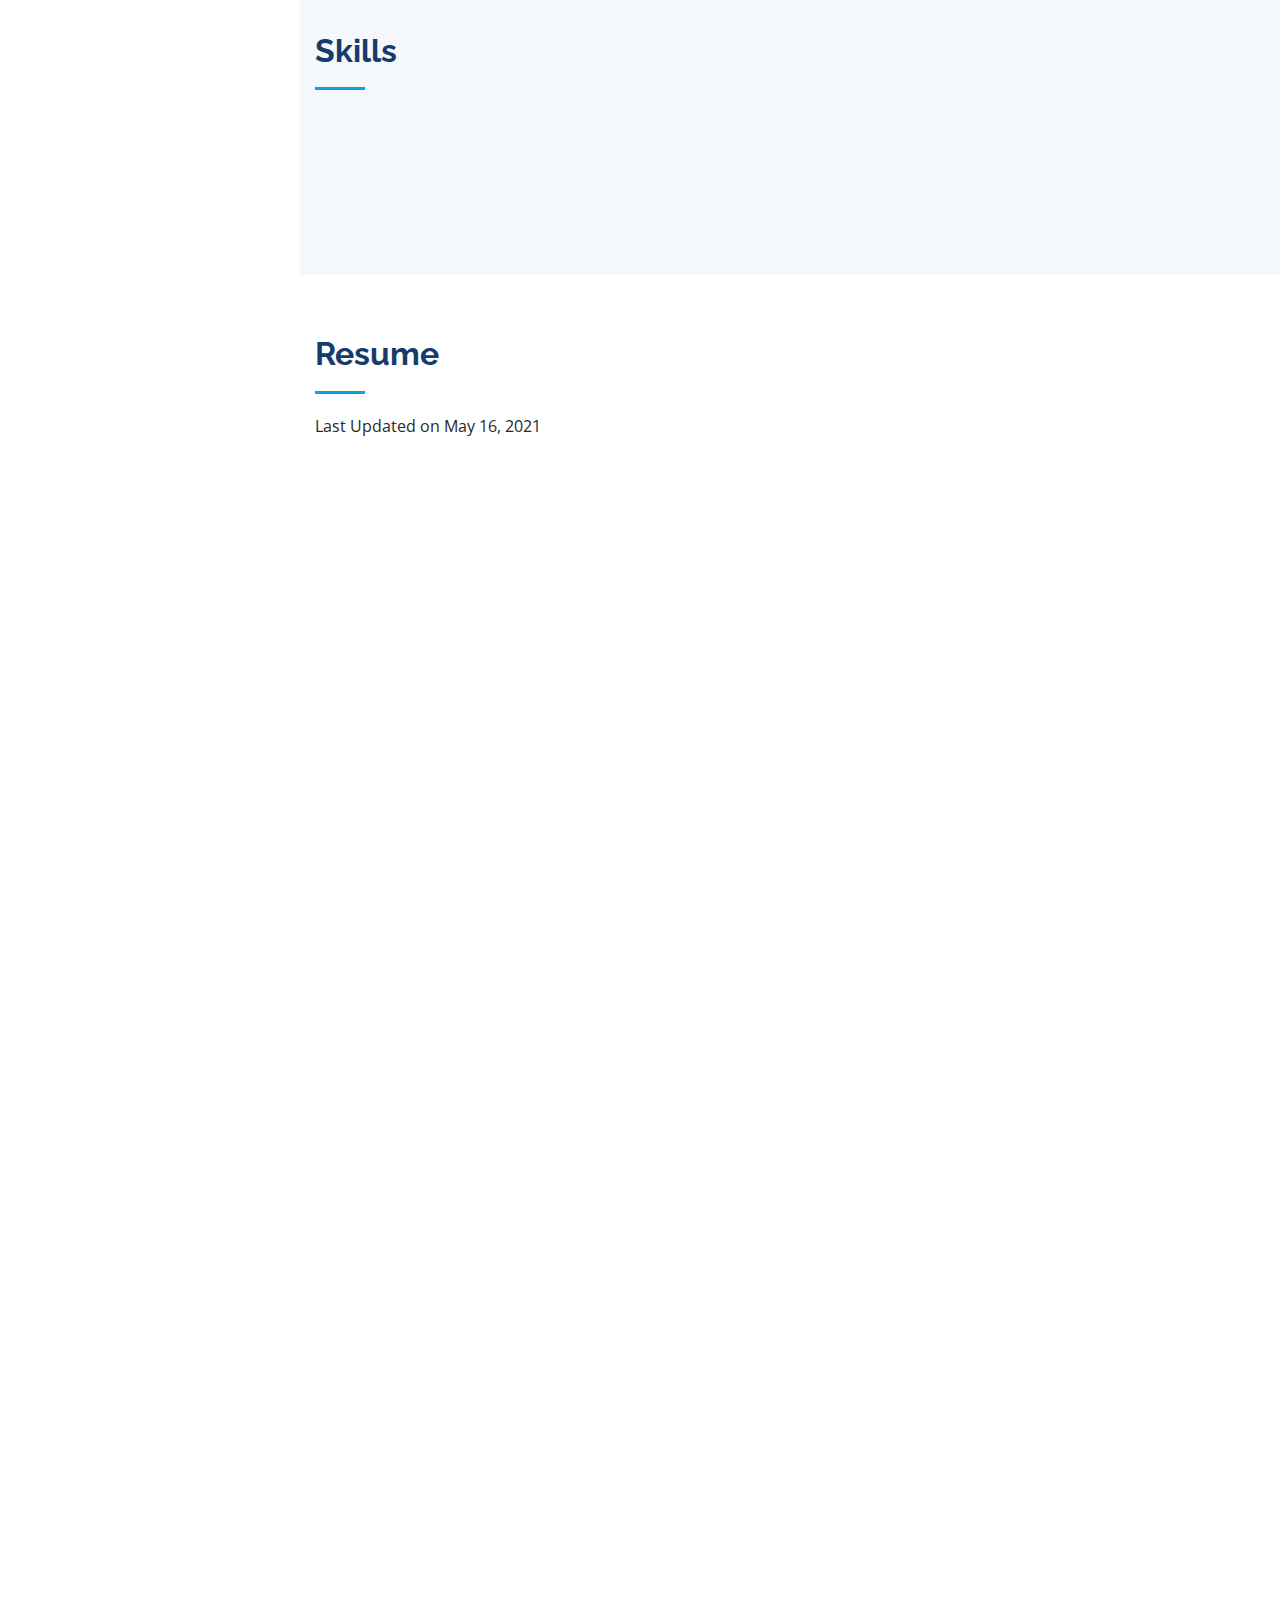
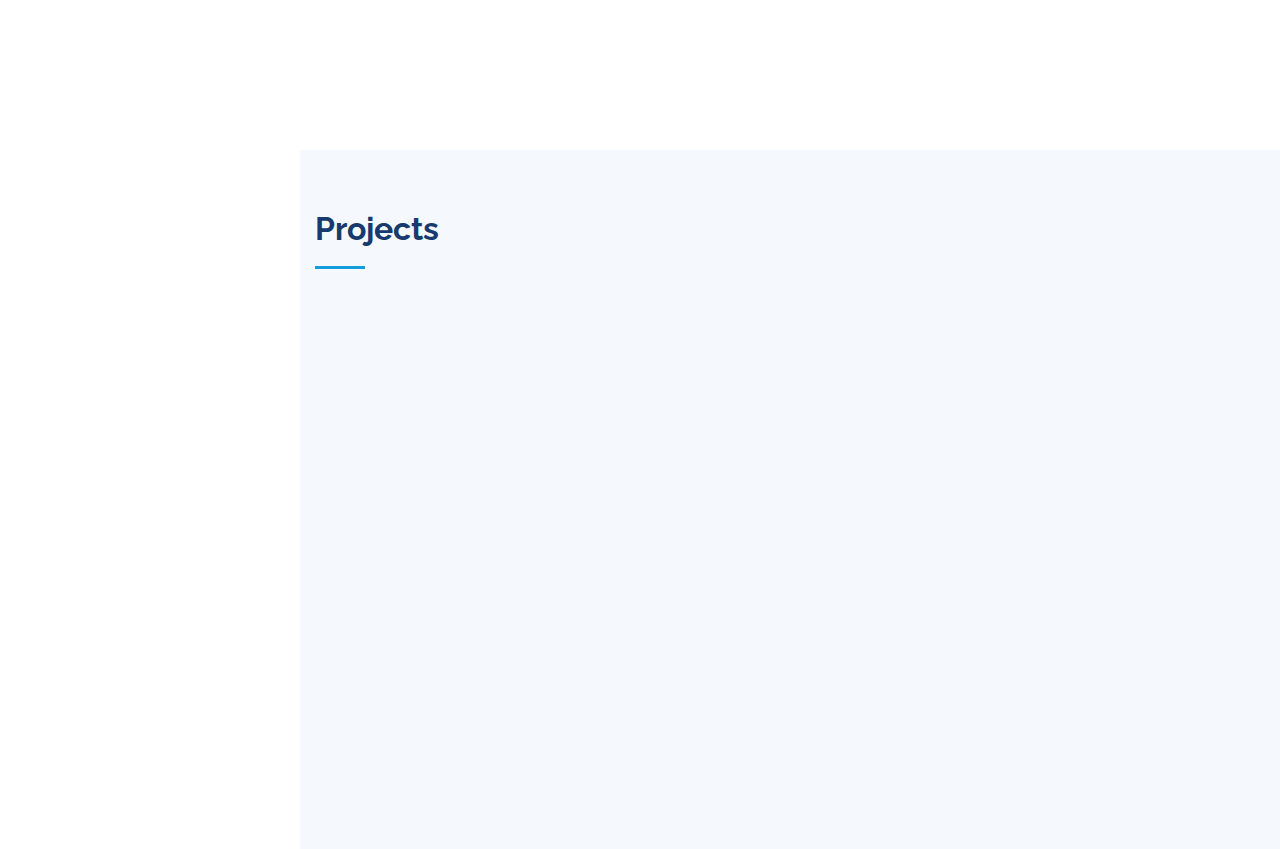
==== commit 8b385d3b: "Update index.html" ====
--- a/index.html
+++ b/index.html
@@ -97,9 +97,7 @@
             <div class="row">
               <div class="col-lg-6">
                 <ul>
-                  <li><i class="icofont-rounded-right"></i> <strong>Birthday:</strong> 31 October 2001</li>
                   <li><i class="icofont-rounded-right"></i> <strong>Website:</strong> saisreya.github.io</li>
-                  <li><i class="icofont-rounded-right"></i> <strong>Phone:</strong> +1 617 407 1210 </li>
                   <li><i class="icofont-rounded-right"></i> <strong>City:</strong> Boston, USA</li>
                 </ul>
               </div>
@@ -117,7 +115,6 @@
             
               <div class="col-lg-6">
                 <ul>
-                  <li><i class="icofont-rounded-right"></i> <strong>Age:</strong> 19</li>
                   <li><i class="icofont-rounded-right"></i> <strong>Degree:</strong> Bachelors in Computer Science, Boston University - Boston, USA </li>
                   <li><i class="icofont-rounded-right"></i> <strong>Email:</strong> saisreya@bu.edu </li>
                 </ul>
